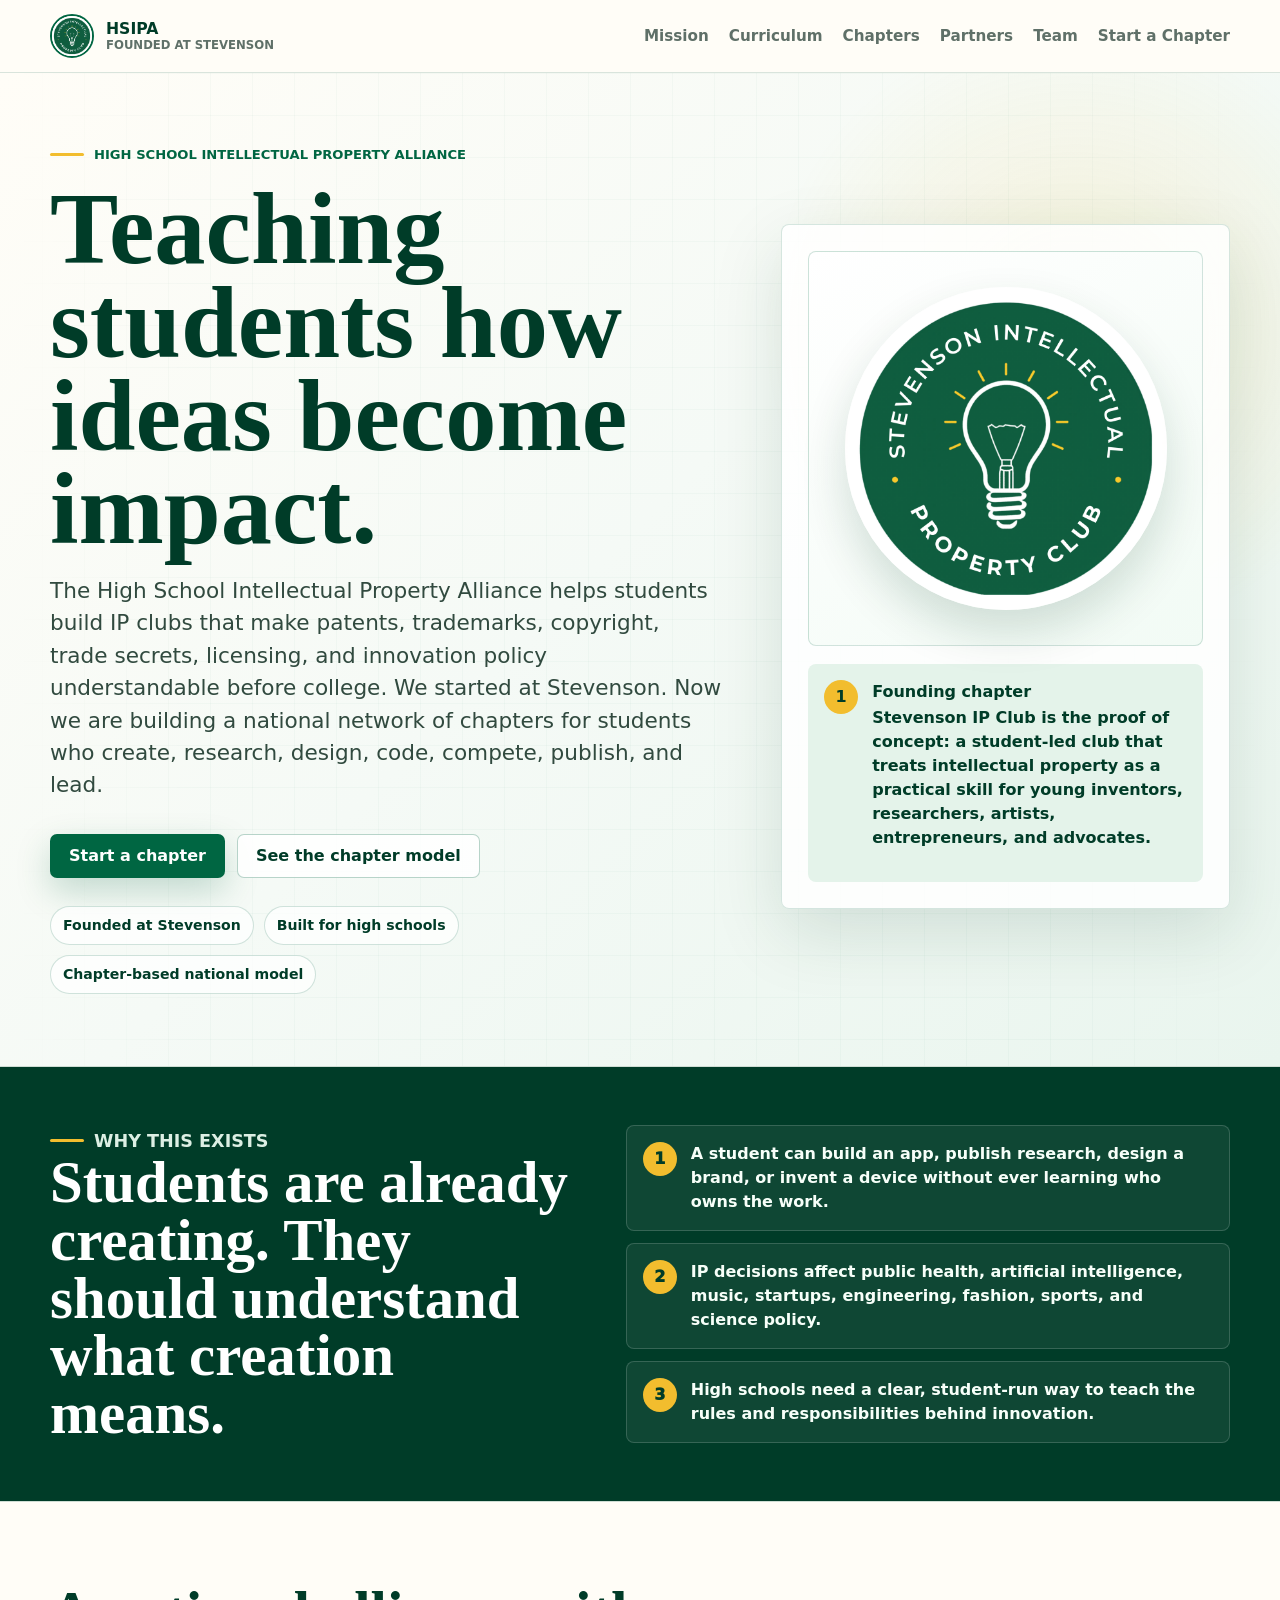
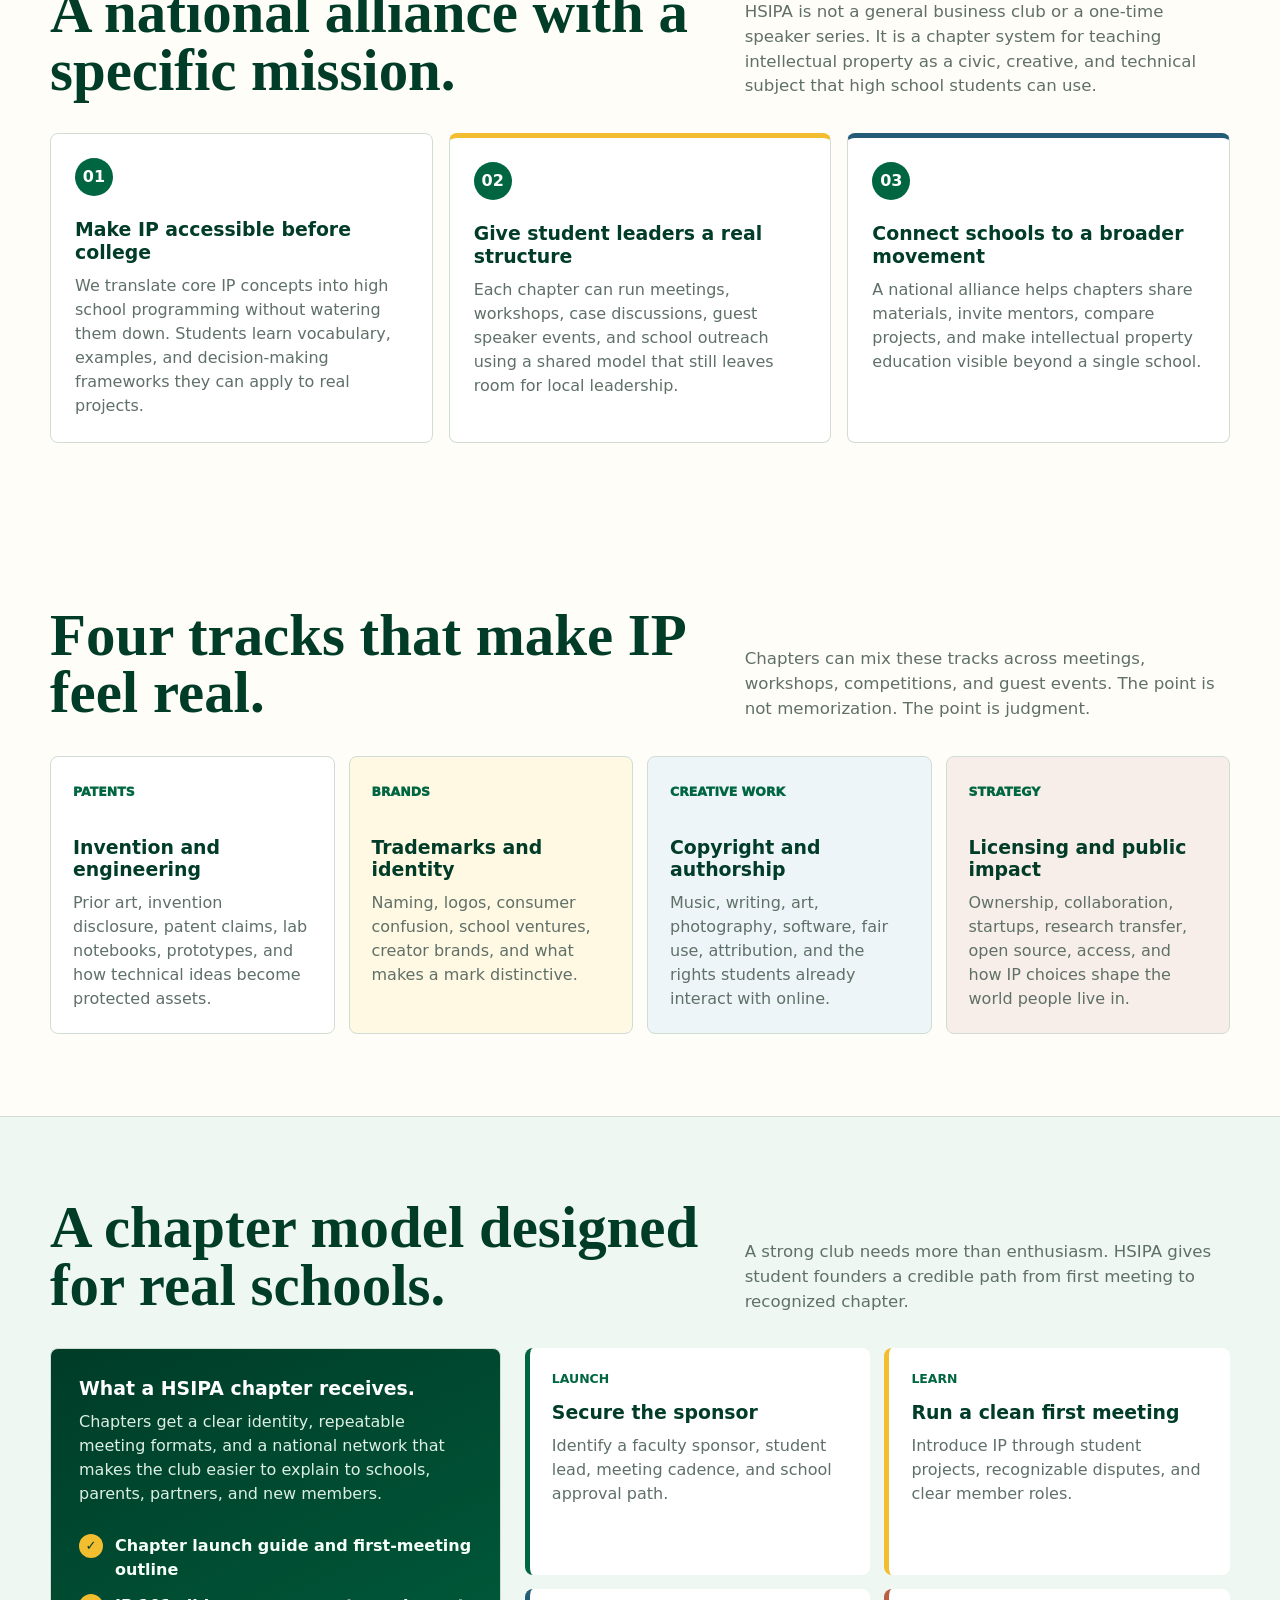
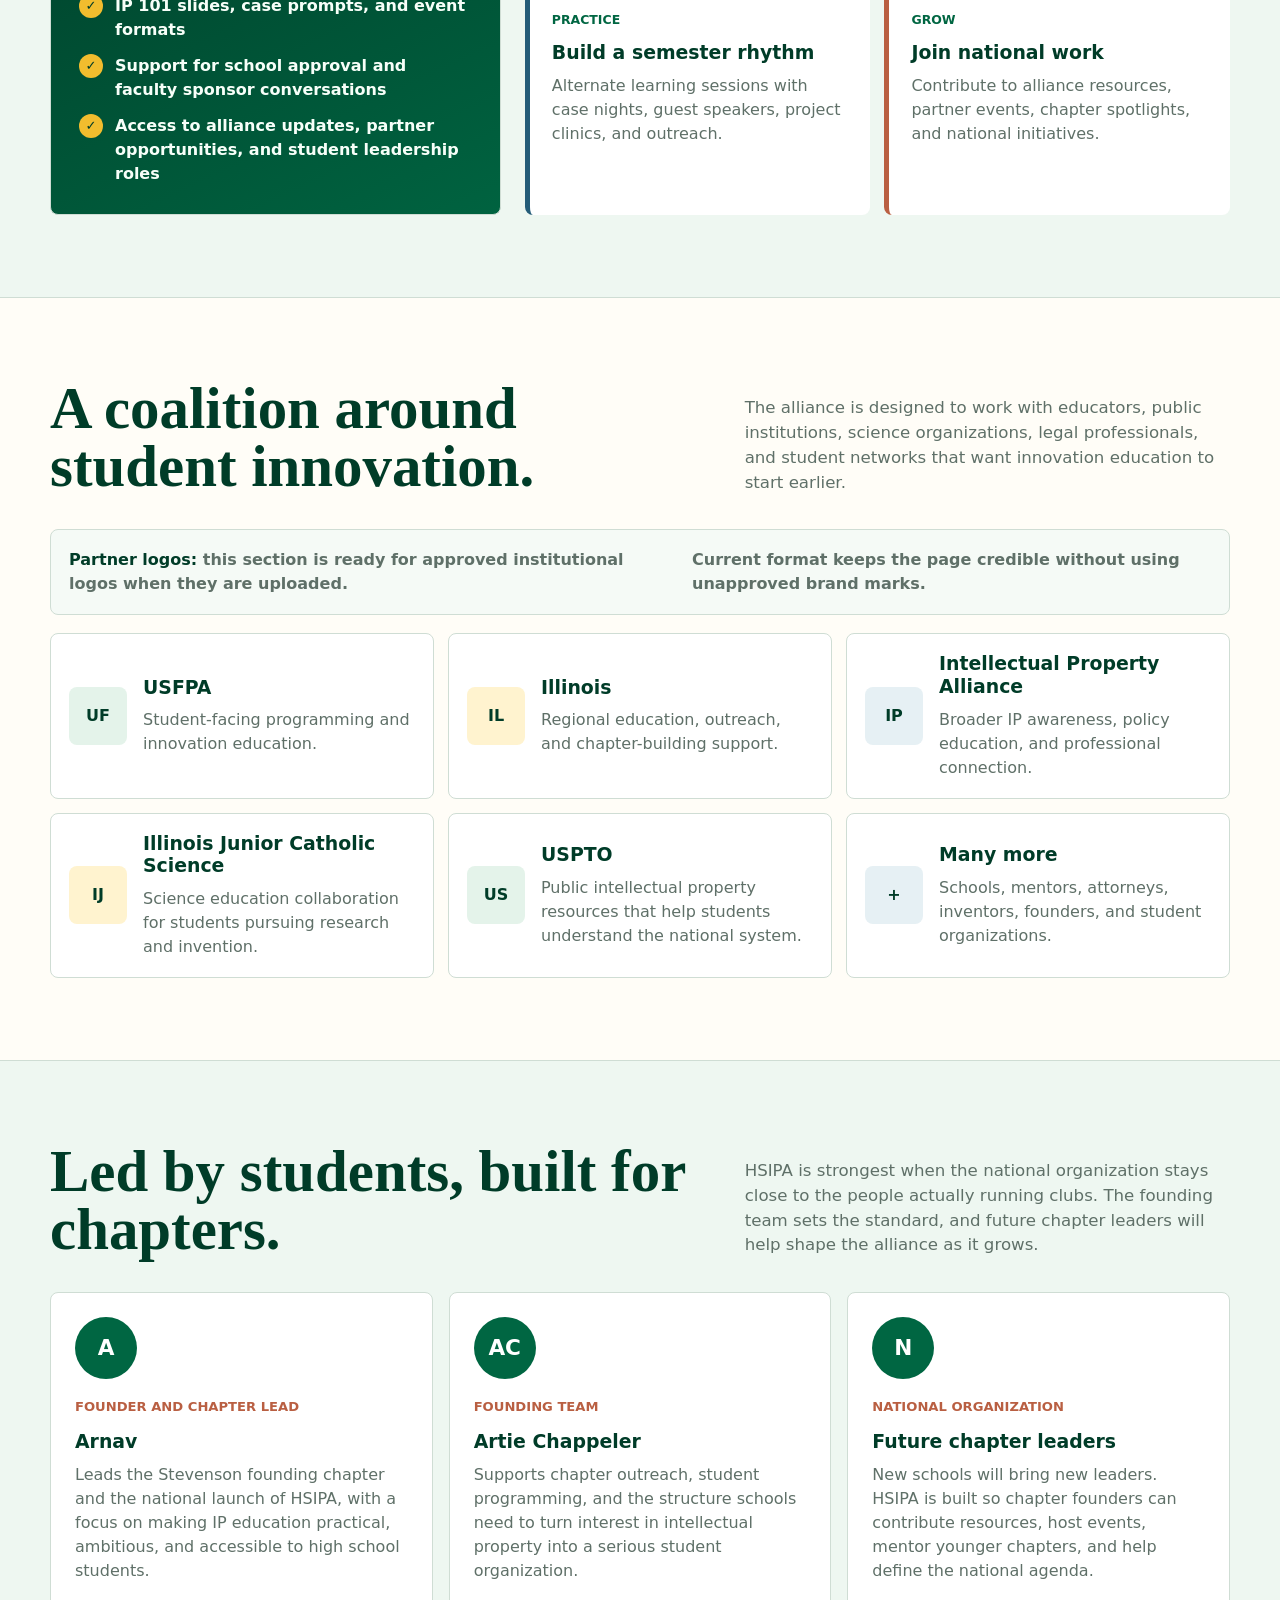
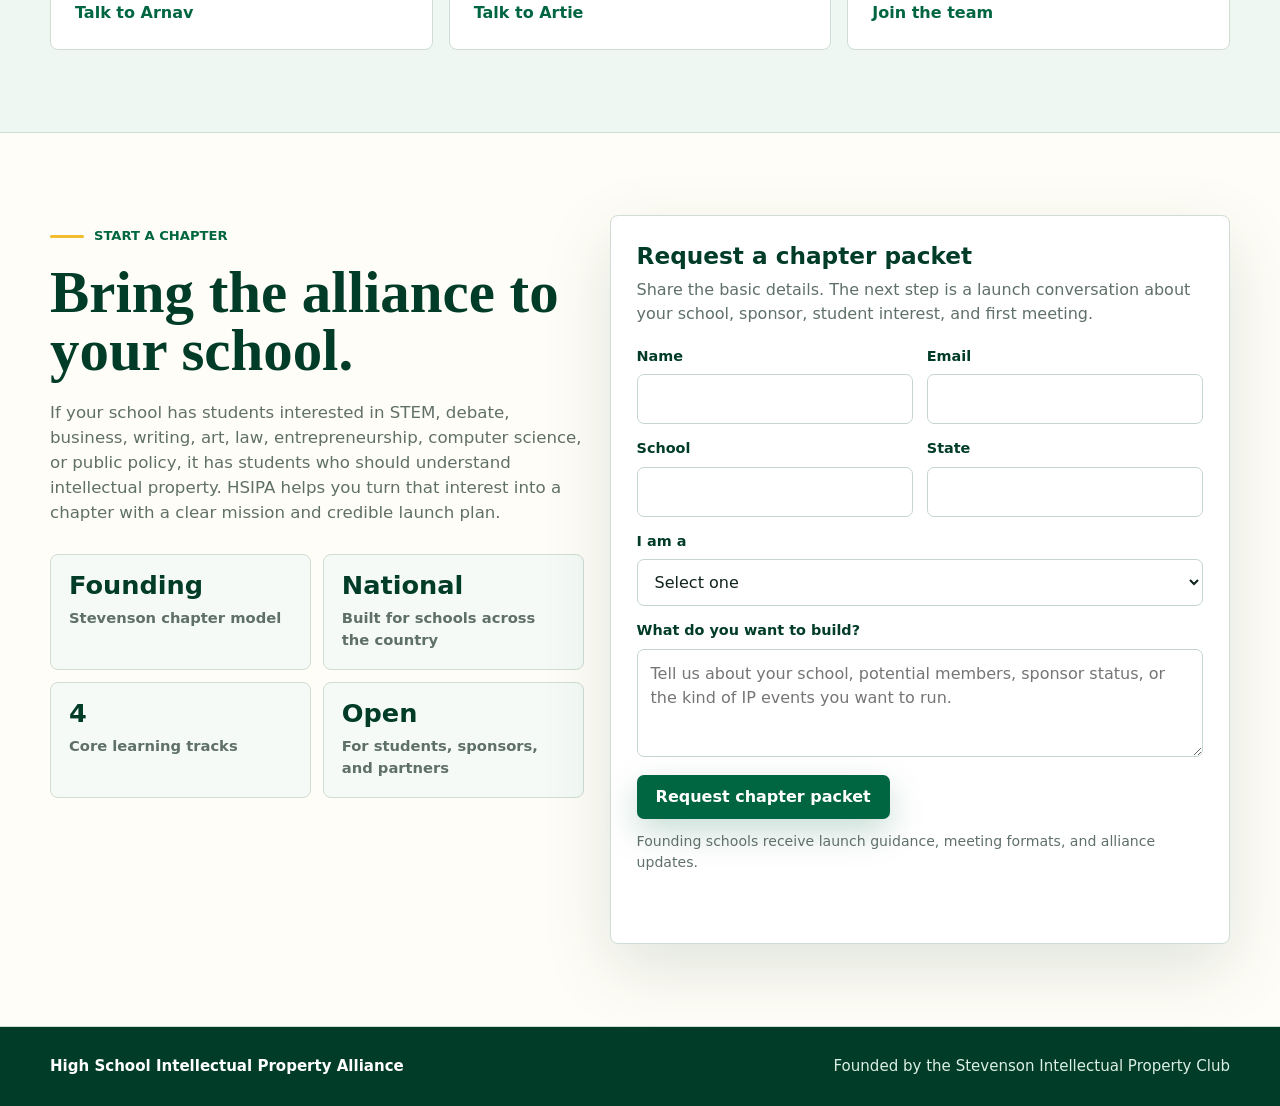
==== index.html @ 4f225dc2 "Use high-resolution logo PNG" ====
<!DOCTYPE html>
<html lang="en">
<head>
  <meta charset="UTF-8">
  <meta name="viewport" content="width=device-width, initial-scale=1.0">
  <title>High School Intellectual Property Alliance</title>
  <meta
    name="description"
    content="The High School Intellectual Property Alliance helps students launch IP clubs, understand innovation, and build high school chapters across the nation."
  >
  <style>
    :root {
      --pine: #006642;
      --pine-dark: #003c28;
      --pine-ink: #10231b;
      --mint: #e4f3ea;
      --mist: #f5faf6;
      --paper: #fffdf7;
      --line: #cfddd4;
      --gold: #f2bd2e;
      --clay: #b95f42;
      --blue: #245c78;
      --muted: #5f7068;
      --white: #ffffff;
      --shadow: 0 24px 70px rgba(0, 60, 40, 0.13);
    }

    * {
      box-sizing: border-box;
    }

    html {
      scroll-behavior: smooth;
    }

    body {
      margin: 0;
      color: var(--pine-ink);
      background: var(--paper);
      font-family: Avenir, "Avenir Next", Inter, ui-sans-serif, system-ui, -apple-system, BlinkMacSystemFont, "Segoe UI", sans-serif;
      line-height: 1.5;
    }

    a {
      color: inherit;
      text-decoration: none;
    }

    img {
      display: block;
      max-width: 100%;
    }

    .site-header {
      position: sticky;
      top: 0;
      z-index: 20;
      border-bottom: 1px solid rgba(207, 221, 212, 0.78);
      background: rgba(255, 253, 247, 0.92);
      backdrop-filter: blur(16px);
    }

    .nav {
      display: flex;
      align-items: center;
      justify-content: space-between;
      gap: 28px;
      width: min(1180px, calc(100% - 40px));
      margin: 0 auto;
      padding: 14px 0;
    }

    .brand {
      display: flex;
      align-items: center;
      gap: 12px;
      min-width: 220px;
      font-weight: 800;
      color: var(--pine-dark);
    }

    .brand-logo {
      width: 44px;
      height: 44px;
      border: 2px solid var(--pine);
      border-radius: 50%;
      object-fit: cover;
      background: var(--pine);
    }

    .brand-text {
      display: grid;
      gap: 1px;
      line-height: 1.05;
    }

    .brand-text span:first-child {
      font-size: 0.98rem;
    }

    .brand-text span:last-child {
      color: var(--muted);
      font-size: 0.73rem;
      font-weight: 700;
      text-transform: uppercase;
    }

    .nav-links {
      display: flex;
      align-items: center;
      gap: 20px;
      color: var(--muted);
      font-size: 0.95rem;
      font-weight: 700;
    }

    .nav-links a:hover {
      color: var(--pine);
    }

    .button {
      display: inline-flex;
      align-items: center;
      justify-content: center;
      min-height: 44px;
      padding: 0 18px;
      border: 1px solid transparent;
      border-radius: 7px;
      cursor: pointer;
      font: inherit;
      font-weight: 800;
      transition: transform 160ms ease, box-shadow 160ms ease, background 160ms ease;
    }

    .button:hover {
      transform: translateY(-1px);
    }

    .button.primary {
      color: var(--white);
      background: var(--pine);
      box-shadow: 0 13px 34px rgba(0, 102, 66, 0.22);
    }

    .button.primary:hover {
      background: var(--pine-dark);
    }

    .button.secondary {
      color: var(--pine-dark);
      border-color: rgba(0, 102, 66, 0.28);
      background: rgba(255, 255, 255, 0.84);
    }

    .hero {
      position: relative;
      overflow: hidden;
      border-bottom: 1px solid var(--line);
      background:
        radial-gradient(circle at 84% 26%, rgba(242, 189, 46, 0.16), transparent 24%),
        linear-gradient(135deg, var(--paper) 0%, var(--mist) 48%, #e9f5ee 100%);
    }

    .hero::before {
      position: absolute;
      inset: 0;
      content: "";
      opacity: 0.38;
      background-image:
        linear-gradient(rgba(0, 102, 66, 0.08) 1px, transparent 1px),
        linear-gradient(90deg, rgba(0, 102, 66, 0.08) 1px, transparent 1px);
      background-size: 42px 42px;
      mask-image: linear-gradient(90deg, transparent, #000 15%, #000 84%, transparent);
    }

    .hero-inner {
      position: relative;
      display: grid;
      grid-template-columns: minmax(0, 1.08fr) minmax(320px, 0.72fr);
      gap: 58px;
      align-items: center;
      width: min(1180px, calc(100% - 40px));
      min-height: calc(100vh - 74px);
      margin: 0 auto;
      padding: 66px 0 72px;
    }

    .kicker {
      display: inline-flex;
      align-items: center;
      gap: 10px;
      margin: 0 0 18px;
      color: var(--pine);
      font-size: 0.82rem;
      font-weight: 900;
      text-transform: uppercase;
    }

    .kicker::before {
      content: "";
      width: 34px;
      height: 3px;
      border-radius: 999px;
      background: var(--gold);
    }

    h1,
    h2,
    h3,
    p {
      margin-top: 0;
    }

    h1 {
      max-width: 800px;
      margin-bottom: 20px;
      color: var(--pine-dark);
      font-family: Georgia, "Times New Roman", serif;
      font-size: clamp(3rem, 8vw, 6.8rem);
      font-weight: 700;
      line-height: 0.91;
      letter-spacing: 0;
    }

    .hero-copy {
      max-width: 680px;
      margin-bottom: 0;
      color: #314a3f;
      font-size: clamp(1.08rem, 1.8vw, 1.35rem);
    }

    .hero-actions {
      display: flex;
      flex-wrap: wrap;
      gap: 12px;
      margin-top: 32px;
    }

    .hero-proof {
      display: flex;
      flex-wrap: wrap;
      gap: 10px;
      margin-top: 28px;
    }

    .proof-pill {
      border: 1px solid rgba(0, 102, 66, 0.18);
      border-radius: 999px;
      padding: 8px 12px;
      color: var(--pine-dark);
      background: rgba(255, 255, 255, 0.72);
      font-size: 0.88rem;
      font-weight: 800;
    }

    .hero-card {
      position: relative;
      padding: 26px;
      border: 1px solid rgba(0, 102, 66, 0.16);
      border-radius: 8px;
      background: rgba(255, 255, 255, 0.84);
      box-shadow: var(--shadow);
    }

    .logo-stage {
      display: grid;
      place-items: center;
      aspect-ratio: 1;
      border: 1px solid rgba(0, 102, 66, 0.18);
      border-radius: 8px;
      background: linear-gradient(145deg, #ffffff, #f2fbf5);
    }

    .logo-stage img {
      width: min(82%, 360px);
      border-radius: 50%;
      box-shadow: 0 22px 46px rgba(0, 60, 40, 0.16);
    }

    .chapter-note {
      display: grid;
      grid-template-columns: auto 1fr;
      gap: 14px;
      align-items: start;
      margin-top: 18px;
      padding: 16px;
      border-radius: 8px;
      color: var(--pine-dark);
      background: var(--mint);
      font-weight: 700;
    }

    .chapter-note strong {
      display: block;
      margin-bottom: 2px;
    }

    .chapter-note span:first-child {
      display: grid;
      place-items: center;
      width: 34px;
      height: 34px;
      border-radius: 50%;
      color: var(--pine-dark);
      background: var(--gold);
      font-weight: 900;
    }

    .statement {
      border-bottom: 1px solid var(--line);
      background: var(--pine-dark);
    }

    .statement-inner {
      display: grid;
      grid-template-columns: minmax(0, 0.88fr) minmax(300px, 1fr);
      gap: 44px;
      align-items: center;
      width: min(1180px, calc(100% - 40px));
      margin: 0 auto;
      padding: 58px 0;
      color: var(--white);
    }

    .statement h2 {
      color: var(--white);
    }

    .statement .kicker {
      color: #dcefe4;
    }

    .statement p {
      margin-bottom: 0;
      color: #dcefe4;
      font-size: 1.1rem;
    }

    .argument-list {
      display: grid;
      gap: 12px;
      margin: 0;
      padding: 0;
      list-style: none;
    }

    .argument-list li {
      display: grid;
      grid-template-columns: 34px 1fr;
      gap: 14px;
      align-items: start;
      padding: 16px;
      border: 1px solid rgba(255, 255, 255, 0.16);
      border-radius: 8px;
      background: rgba(255, 255, 255, 0.06);
      color: #f7fff9;
      font-weight: 750;
    }

    .argument-list span {
      display: grid;
      place-items: center;
      width: 34px;
      height: 34px;
      border-radius: 50%;
      color: var(--pine-dark);
      background: var(--gold);
      font-weight: 950;
    }

    .section {
      width: min(1180px, calc(100% - 40px));
      margin: 0 auto;
      padding: 82px 0;
    }

    .section-header {
      display: grid;
      grid-template-columns: minmax(0, 0.92fr) minmax(280px, 0.68fr);
      gap: 38px;
      align-items: end;
      margin-bottom: 34px;
    }

    h2 {
      margin-bottom: 0;
      color: var(--pine-dark);
      font-family: Georgia, "Times New Roman", serif;
      font-size: clamp(2.15rem, 4.6vw, 4rem);
      line-height: 0.98;
      letter-spacing: 0;
    }

    .section-header p,
    .lead {
      margin-bottom: 0;
      color: var(--muted);
      font-size: 1.04rem;
    }

    .mission-grid {
      display: grid;
      grid-template-columns: repeat(3, minmax(0, 1fr));
      gap: 16px;
    }

    .mission-card,
    .team-card,
    .partner,
    .form-panel,
    .chapter-card {
      border: 1px solid var(--line);
      border-radius: 8px;
      background: var(--white);
    }

    .mission-card {
      min-height: 248px;
      padding: 24px;
    }

    .mission-card:nth-child(2) {
      border-top: 5px solid var(--gold);
    }

    .mission-card:nth-child(3) {
      border-top: 5px solid var(--blue);
    }

    .mission-number {
      display: inline-grid;
      place-items: center;
      width: 38px;
      height: 38px;
      margin-bottom: 22px;
      border-radius: 50%;
      color: var(--white);
      background: var(--pine);
      font-weight: 900;
    }

    h3 {
      margin-bottom: 10px;
      color: var(--pine-dark);
      font-size: 1.18rem;
      line-height: 1.2;
      letter-spacing: 0;
    }

    .mission-card p,
    .partner p,
    .team-card p,
    .chapter-card p {
      margin-bottom: 0;
      color: var(--muted);
    }

    .band {
      border-block: 1px solid var(--line);
      background: #eef7f1;
    }

    .chapter-layout {
      display: grid;
      grid-template-columns: minmax(300px, 0.78fr) minmax(0, 1.22fr);
      gap: 24px;
      align-items: stretch;
    }

    .chapter-card {
      padding: 28px;
      color: var(--white);
      background:
        linear-gradient(155deg, rgba(0, 60, 40, 0.97), rgba(0, 102, 66, 0.92)),
        var(--pine-dark);
    }

    .chapter-card h3,
    .chapter-card p {
      color: var(--white);
    }

    .chapter-card p {
      color: #dcefe4;
    }

    .chapter-list {
      display: grid;
      gap: 12px;
      margin: 28px 0 0;
      padding: 0;
      list-style: none;
    }

    .chapter-list li {
      display: flex;
      gap: 12px;
      align-items: flex-start;
      color: #f7fff9;
      font-weight: 750;
    }

    .check {
      display: inline-grid;
      flex: 0 0 24px;
      place-items: center;
      width: 24px;
      height: 24px;
      border-radius: 50%;
      color: var(--pine-dark);
      background: var(--gold);
      font-size: 0.82rem;
      font-weight: 900;
    }

    .roadmap {
      display: grid;
      grid-template-columns: repeat(2, minmax(0, 1fr));
      gap: 14px;
    }

    .roadmap-item {
      min-height: 170px;
      padding: 22px;
      border-left: 5px solid var(--pine);
      border-radius: 8px;
      background: var(--white);
    }

    .roadmap-item:nth-child(2) {
      border-left-color: var(--gold);
    }

    .roadmap-item:nth-child(3) {
      border-left-color: var(--blue);
    }

    .roadmap-item:nth-child(4) {
      border-left-color: var(--clay);
    }

    .roadmap-item span {
      display: block;
      margin-bottom: 12px;
      color: var(--pine);
      font-size: 0.78rem;
      font-weight: 900;
      text-transform: uppercase;
    }

    .roadmap-item p {
      margin-bottom: 0;
      color: var(--muted);
    }

    .tracks-grid {
      display: grid;
      grid-template-columns: repeat(4, minmax(0, 1fr));
      gap: 14px;
      margin-top: 22px;
    }

    .track {
      min-height: 230px;
      padding: 22px;
      border: 1px solid var(--line);
      border-radius: 8px;
      background: var(--white);
    }

    .track span {
      display: inline-flex;
      margin-bottom: 34px;
      color: var(--pine);
      font-size: 0.78rem;
      font-weight: 950;
      text-transform: uppercase;
    }

    .track p {
      margin-bottom: 0;
      color: var(--muted);
    }

    .track:nth-child(2) {
      background: #fff8e2;
    }

    .track:nth-child(3) {
      background: #edf5f8;
    }

    .track:nth-child(4) {
      background: #f8eee9;
    }

    .partners-grid {
      display: grid;
      grid-template-columns: repeat(3, minmax(0, 1fr));
      gap: 14px;
    }

    .partner-note {
      display: flex;
      justify-content: space-between;
      gap: 24px;
      margin-bottom: 18px;
      padding: 18px;
      border: 1px solid var(--line);
      border-radius: 8px;
      background: var(--mist);
      color: var(--muted);
      font-weight: 700;
    }

    .partner-note strong {
      color: var(--pine-dark);
    }

    .partner {
      display: grid;
      grid-template-columns: 58px 1fr;
      gap: 16px;
      align-items: center;
      min-height: 118px;
      padding: 18px;
    }

    .partner-mark {
      display: grid;
      place-items: center;
      width: 58px;
      height: 58px;
      border-radius: 8px;
      color: var(--pine-dark);
      background: var(--mint);
      font-weight: 900;
    }

    .partner:nth-child(2n) .partner-mark {
      background: #fff3cf;
    }

    .partner:nth-child(3n) .partner-mark {
      background: #e6f0f4;
    }

    .team-grid {
      display: grid;
      grid-template-columns: repeat(3, minmax(0, 1fr));
      gap: 16px;
    }

    .team-card {
      padding: 24px;
    }

    .avatar {
      display: grid;
      place-items: center;
      width: 62px;
      height: 62px;
      margin-bottom: 18px;
      border-radius: 50%;
      color: var(--white);
      background: var(--pine);
      font-size: 1.35rem;
      font-weight: 900;
    }

    .role {
      display: block;
      margin-bottom: 13px;
      color: var(--clay);
      font-size: 0.82rem;
      font-weight: 900;
      text-transform: uppercase;
    }

    .contact-link {
      display: inline-flex;
      margin-top: 18px;
      color: var(--pine);
      font-weight: 900;
    }

    .join-layout {
      display: grid;
      grid-template-columns: minmax(0, 0.86fr) minmax(320px, 1fr);
      gap: 26px;
      align-items: start;
    }

    .join-copy {
      padding: 6px 0;
    }

    .join-copy .lead {
      margin-top: 22px;
    }

    .stats {
      display: grid;
      grid-template-columns: repeat(2, minmax(0, 1fr));
      gap: 12px;
      margin-top: 28px;
    }

    .stat {
      padding: 18px;
      border: 1px solid var(--line);
      border-radius: 8px;
      background: var(--mist);
    }

    .stat strong {
      display: block;
      color: var(--pine-dark);
      font-size: 1.6rem;
      line-height: 1;
    }

    .stat span {
      display: block;
      margin-top: 8px;
      color: var(--muted);
      font-size: 0.92rem;
      font-weight: 700;
    }

    .form-panel {
      padding: 26px;
      box-shadow: var(--shadow);
    }

    .form-panel h3 {
      margin-bottom: 8px;
      font-size: 1.45rem;
    }

    .form-panel > p {
      margin: 0 0 20px;
      color: var(--muted);
    }

    .form-grid {
      display: grid;
      grid-template-columns: repeat(2, minmax(0, 1fr));
      gap: 14px;
    }

    .field {
      display: grid;
      gap: 7px;
    }

    .field.full {
      grid-column: 1 / -1;
    }

    label {
      color: var(--pine-dark);
      font-size: 0.9rem;
      font-weight: 850;
    }

    input,
    textarea,
    select {
      width: 100%;
      border: 1px solid #c5d7cc;
      border-radius: 7px;
      padding: 12px 13px;
      color: var(--pine-ink);
      background: #ffffff;
      font: inherit;
    }

    textarea {
      min-height: 108px;
      resize: vertical;
    }

    input:focus,
    textarea:focus,
    select:focus {
      border-color: var(--pine);
      outline: 3px solid rgba(0, 102, 66, 0.14);
    }

    .form-actions {
      display: flex;
      flex-wrap: wrap;
      gap: 12px;
      align-items: center;
      margin-top: 18px;
    }

    .form-note {
      margin: 0;
      color: var(--muted);
      font-size: 0.88rem;
    }

    .form-status {
      min-height: 24px;
      margin: 14px 0 0;
      color: var(--pine);
      font-weight: 850;
    }

    .footer {
      border-top: 1px solid var(--line);
      background: var(--pine-dark);
    }

    .footer-inner {
      display: flex;
      align-items: center;
      justify-content: space-between;
      gap: 20px;
      width: min(1180px, calc(100% - 40px));
      margin: 0 auto;
      padding: 28px 0;
      color: #dcefe4;
      font-size: 0.94rem;
    }

    .footer strong {
      color: var(--white);
    }

    @media (max-width: 920px) {
      .nav {
        align-items: flex-start;
        flex-direction: column;
        gap: 12px;
      }

      .nav-links {
        width: 100%;
        gap: 14px;
        overflow-x: auto;
        padding-bottom: 2px;
      }

      .hero-inner,
      .section-header,
      .chapter-layout,
      .join-layout,
      .statement-inner {
        grid-template-columns: 1fr;
      }

      .hero-inner {
        min-height: auto;
        padding-top: 48px;
      }

      .hero-card {
        max-width: 500px;
      }

      .mission-grid,
      .partners-grid,
      .team-grid,
      .tracks-grid {
        grid-template-columns: 1fr;
      }

      .roadmap {
        grid-template-columns: 1fr;
      }
    }

    @media (max-width: 620px) {
      .nav,
      .hero-inner,
      .section,
      .footer-inner {
        width: min(100% - 28px, 1180px);
      }

      .brand {
        min-width: 0;
      }

      .nav-links {
        font-size: 0.9rem;
      }

      h1 {
        font-size: 3.2rem;
      }

      .section {
        padding: 60px 0;
      }

      .form-grid,
      .stats {
        grid-template-columns: 1fr;
      }

      .partner-note {
        flex-direction: column;
      }

      .partner {
        grid-template-columns: 50px 1fr;
      }

      .partner-mark {
        width: 50px;
        height: 50px;
      }

      .footer-inner {
        align-items: flex-start;
        flex-direction: column;
      }
    }
  </style>
</head>
<body>
  <header class="site-header">
    <nav class="nav" aria-label="Primary navigation">
      <a class="brand" href="#top" aria-label="High School Intellectual Property Alliance home">
        <img class="brand-logo" src="assets/stevenson-ip-club-logo.png" alt="Stevenson Intellectual Property Club logo">
        <span class="brand-text">
          <span>HSIPA</span>
          <span>Founded at Stevenson</span>
        </span>
      </a>
      <div class="nav-links">
        <a href="#mission">Mission</a>
        <a href="#curriculum">Curriculum</a>
        <a href="#chapters">Chapters</a>
        <a href="#partners">Partners</a>
        <a href="#team">Team</a>
        <a href="#start">Start a Chapter</a>
      </div>
    </nav>
  </header>

  <main id="top">
    <section class="hero" aria-labelledby="hero-title">
      <div class="hero-inner">
        <div>
          <p class="kicker">High School Intellectual Property Alliance</p>
          <h1 id="hero-title">Teaching students how ideas become impact.</h1>
          <p class="hero-copy">
            The High School Intellectual Property Alliance helps students build
            IP clubs that make patents, trademarks, copyright, trade secrets,
            licensing, and innovation policy understandable before college. We
            started at Stevenson. Now we are building a national network of
            chapters for students who create, research, design, code, compete,
            publish, and lead.
          </p>
          <div class="hero-actions">
            <a class="button primary" href="#start">Start a chapter</a>
            <a class="button secondary" href="#chapters">See the chapter model</a>
          </div>
          <div class="hero-proof" aria-label="Organization focus areas">
            <span class="proof-pill">Founded at Stevenson</span>
            <span class="proof-pill">Built for high schools</span>
            <span class="proof-pill">Chapter-based national model</span>
          </div>
        </div>

        <aside class="hero-card" aria-label="Stevenson founding chapter">
          <div class="logo-stage">
            <img src="assets/stevenson-ip-club-logo.png" alt="Stevenson Intellectual Property Club round green lightbulb logo">
          </div>
          <div class="chapter-note">
            <span>1</span>
            <p>
              <strong>Founding chapter</strong>
              Stevenson IP Club is the proof of concept: a student-led club
              that treats intellectual property as a practical skill for young
              inventors, researchers, artists, entrepreneurs, and advocates.
            </p>
          </div>
        </aside>
      </div>
    </section>

    <section class="statement" aria-labelledby="case-title">
      <div class="statement-inner">
        <div>
          <p class="kicker">Why this exists</p>
          <h2 id="case-title">Students are already creating. They should understand what creation means.</h2>
        </div>
        <ul class="argument-list">
          <li><span>1</span> A student can build an app, publish research, design a brand, or invent a device without ever learning who owns the work.</li>
          <li><span>2</span> IP decisions affect public health, artificial intelligence, music, startups, engineering, fashion, sports, and science policy.</li>
          <li><span>3</span> High schools need a clear, student-run way to teach the rules and responsibilities behind innovation.</li>
        </ul>
      </div>
    </section>

    <section class="section" id="mission">
      <div class="section-header">
        <h2>A national alliance with a specific mission.</h2>
        <p>
          HSIPA is not a general business club or a one-time speaker series. It
          is a chapter system for teaching intellectual property as a civic,
          creative, and technical subject that high school students can use.
        </p>
      </div>

      <div class="mission-grid">
        <article class="mission-card">
          <span class="mission-number">01</span>
          <h3>Make IP accessible before college</h3>
          <p>
            We translate core IP concepts into high school programming without
            watering them down. Students learn vocabulary, examples, and
            decision-making frameworks they can apply to real projects.
          </p>
        </article>
        <article class="mission-card">
          <span class="mission-number">02</span>
          <h3>Give student leaders a real structure</h3>
          <p>
            Each chapter can run meetings, workshops, case discussions, guest
            speaker events, and school outreach using a shared model that still
            leaves room for local leadership.
          </p>
        </article>
        <article class="mission-card">
          <span class="mission-number">03</span>
          <h3>Connect schools to a broader movement</h3>
          <p>
            A national alliance helps chapters share materials, invite mentors,
            compare projects, and make intellectual property education visible
            beyond a single school.
          </p>
        </article>
      </div>
    </section>

    <section class="section" id="curriculum">
      <div class="section-header">
        <h2>Four tracks that make IP feel real.</h2>
        <p>
          Chapters can mix these tracks across meetings, workshops, competitions,
          and guest events. The point is not memorization. The point is judgment.
        </p>
      </div>

      <div class="tracks-grid" aria-label="Curriculum tracks">
        <article class="track">
          <span>Patents</span>
          <h3>Invention and engineering</h3>
          <p>Prior art, invention disclosure, patent claims, lab notebooks, prototypes, and how technical ideas become protected assets.</p>
        </article>
        <article class="track">
          <span>Brands</span>
          <h3>Trademarks and identity</h3>
          <p>Naming, logos, consumer confusion, school ventures, creator brands, and what makes a mark distinctive.</p>
        </article>
        <article class="track">
          <span>Creative work</span>
          <h3>Copyright and authorship</h3>
          <p>Music, writing, art, photography, software, fair use, attribution, and the rights students already interact with online.</p>
        </article>
        <article class="track">
          <span>Strategy</span>
          <h3>Licensing and public impact</h3>
          <p>Ownership, collaboration, startups, research transfer, open source, access, and how IP choices shape the world people live in.</p>
        </article>
      </div>
    </section>

    <section class="band" id="chapters">
      <div class="section">
        <div class="section-header">
          <h2>A chapter model designed for real schools.</h2>
          <p>
            A strong club needs more than enthusiasm. HSIPA gives student
            founders a credible path from first meeting to recognized chapter.
          </p>
        </div>

        <div class="chapter-layout">
          <article class="chapter-card">
            <h3>What a HSIPA chapter receives.</h3>
            <p>
              Chapters get a clear identity, repeatable meeting formats, and a
              national network that makes the club easier to explain to schools,
              parents, partners, and new members.
            </p>
            <ul class="chapter-list">
              <li><span class="check">✓</span> Chapter launch guide and first-meeting outline</li>
              <li><span class="check">✓</span> IP 101 slides, case prompts, and event formats</li>
              <li><span class="check">✓</span> Support for school approval and faculty sponsor conversations</li>
              <li><span class="check">✓</span> Access to alliance updates, partner opportunities, and student leadership roles</li>
            </ul>
          </article>

          <div class="roadmap" aria-label="Chapter roadmap">
            <article class="roadmap-item">
              <span>Launch</span>
              <h3>Secure the sponsor</h3>
              <p>Identify a faculty sponsor, student lead, meeting cadence, and school approval path.</p>
            </article>
            <article class="roadmap-item">
              <span>Learn</span>
              <h3>Run a clean first meeting</h3>
              <p>Introduce IP through student projects, recognizable disputes, and clear member roles.</p>
            </article>
            <article class="roadmap-item">
              <span>Practice</span>
              <h3>Build a semester rhythm</h3>
              <p>Alternate learning sessions with case nights, guest speakers, project clinics, and outreach.</p>
            </article>
            <article class="roadmap-item">
              <span>Grow</span>
              <h3>Join national work</h3>
              <p>Contribute to alliance resources, partner events, chapter spotlights, and national initiatives.</p>
            </article>
          </div>
        </div>
      </div>
    </section>

    <section class="section" id="partners">
      <div class="section-header">
        <h2>A coalition around student innovation.</h2>
        <p>
          The alliance is designed to work with educators, public institutions,
          science organizations, legal professionals, and student networks that
          want innovation education to start earlier.
        </p>
      </div>

      <div class="partner-note">
        <span><strong>Partner logos:</strong> this section is ready for approved institutional logos when they are uploaded.</span>
        <span>Current format keeps the page credible without using unapproved brand marks.</span>
      </div>

      <div class="partners-grid" aria-label="Partner list">
        <article class="partner">
          <span class="partner-mark">UF</span>
          <div>
            <h3>USFPA</h3>
            <p>Student-facing programming and innovation education.</p>
          </div>
        </article>
        <article class="partner">
          <span class="partner-mark">IL</span>
          <div>
            <h3>Illinois</h3>
            <p>Regional education, outreach, and chapter-building support.</p>
          </div>
        </article>
        <article class="partner">
          <span class="partner-mark">IP</span>
          <div>
            <h3>Intellectual Property Alliance</h3>
            <p>Broader IP awareness, policy education, and professional connection.</p>
          </div>
        </article>
        <article class="partner">
          <span class="partner-mark">IJ</span>
          <div>
            <h3>Illinois Junior Catholic Science</h3>
            <p>Science education collaboration for students pursuing research and invention.</p>
          </div>
        </article>
        <article class="partner">
          <span class="partner-mark">US</span>
          <div>
            <h3>USPTO</h3>
            <p>Public intellectual property resources that help students understand the national system.</p>
          </div>
        </article>
        <article class="partner">
          <span class="partner-mark">+</span>
          <div>
            <h3>Many more</h3>
            <p>Schools, mentors, attorneys, inventors, founders, and student organizations.</p>
          </div>
        </article>
      </div>
    </section>

    <section class="band" id="team">
      <div class="section">
        <div class="section-header">
          <h2>Led by students, built for chapters.</h2>
          <p>
            HSIPA is strongest when the national organization stays close to the
            people actually running clubs. The founding team sets the standard,
            and future chapter leaders will help shape the alliance as it grows.
          </p>
        </div>

        <div class="team-grid">
          <article class="team-card">
            <span class="avatar">A</span>
            <span class="role">Founder and chapter lead</span>
            <h3>Arnav</h3>
            <p>
              Leads the Stevenson founding chapter and the national launch of
              HSIPA, with a focus on making IP education practical, ambitious,
              and accessible to high school students.
            </p>
            <a class="contact-link" href="#start">Talk to Arnav</a>
          </article>
          <article class="team-card">
            <span class="avatar">AC</span>
            <span class="role">Founding team</span>
            <h3>Artie Chappeler</h3>
            <p>
              Supports chapter outreach, student programming, and the structure
              schools need to turn interest in intellectual property into a
              serious student organization.
            </p>
            <a class="contact-link" href="#start">Talk to Artie</a>
          </article>
          <article class="team-card">
            <span class="avatar">N</span>
            <span class="role">National organization</span>
            <h3>Future chapter leaders</h3>
            <p>
              New schools will bring new leaders. HSIPA is built so chapter
              founders can contribute resources, host events, mentor younger
              chapters, and help define the national agenda.
            </p>
            <a class="contact-link" href="#start">Join the team</a>
          </article>
        </div>
      </div>
    </section>

    <section class="section" id="start">
      <div class="join-layout">
        <div class="join-copy">
          <p class="kicker">Start a chapter</p>
          <h2>Bring the alliance to your school.</h2>
          <p class="lead">
            If your school has students interested in STEM, debate, business,
            writing, art, law, entrepreneurship, computer science, or public
            policy, it has students who should understand intellectual property.
            HSIPA helps you turn that interest into a chapter with a clear
            mission and credible launch plan.
          </p>

          <div class="stats" aria-label="Chapter focus statistics">
            <div class="stat">
              <strong>Founding</strong>
              <span>Stevenson chapter model</span>
            </div>
            <div class="stat">
              <strong>National</strong>
              <span>Built for schools across the country</span>
            </div>
            <div class="stat">
              <strong>4</strong>
              <span>Core learning tracks</span>
            </div>
            <div class="stat">
              <strong>Open</strong>
              <span>For students, sponsors, and partners</span>
            </div>
          </div>
        </div>

        <form class="form-panel" id="chapter-form">
          <h3>Request a chapter packet</h3>
          <p>
            Share the basic details. The next step is a launch conversation
            about your school, sponsor, student interest, and first meeting.
          </p>
          <div class="form-grid">
            <div class="field">
              <label for="name">Name</label>
              <input id="name" name="name" autocomplete="name" required>
            </div>
            <div class="field">
              <label for="email">Email</label>
              <input id="email" name="email" type="email" autocomplete="email" required>
            </div>
            <div class="field">
              <label for="school">School</label>
              <input id="school" name="school" required>
            </div>
            <div class="field">
              <label for="state">State</label>
              <input id="state" name="state" maxlength="30" required>
            </div>
            <div class="field full">
              <label for="role">I am a</label>
              <select id="role" name="role" required>
                <option value="">Select one</option>
                <option>Student</option>
                <option>Teacher or faculty sponsor</option>
                <option>Parent or guardian</option>
                <option>Partner organization</option>
              </select>
            </div>
            <div class="field full">
              <label for="message">What do you want to build?</label>
              <textarea id="message" name="message" placeholder="Tell us about your school, potential members, sponsor status, or the kind of IP events you want to run."></textarea>
            </div>
          </div>
          <div class="form-actions">
            <button class="button primary" type="submit">Request chapter packet</button>
            <p class="form-note">Founding schools receive launch guidance, meeting formats, and alliance updates.</p>
          </div>
          <p class="form-status" id="form-status" role="status" aria-live="polite"></p>
        </form>
      </div>
    </section>
  </main>

  <footer class="footer">
    <div class="footer-inner">
      <strong>High School Intellectual Property Alliance</strong>
      <span>Founded by the Stevenson Intellectual Property Club</span>
    </div>
  </footer>

  <script>
    const form = document.querySelector("#chapter-form");
    const status = document.querySelector("#form-status");

    form.addEventListener("submit", (event) => {
      event.preventDefault();
      status.textContent = "Thank you. The founding team can use these details to prepare the next chapter conversation.";
      form.reset();
    });
  </script>
</body>
</html>
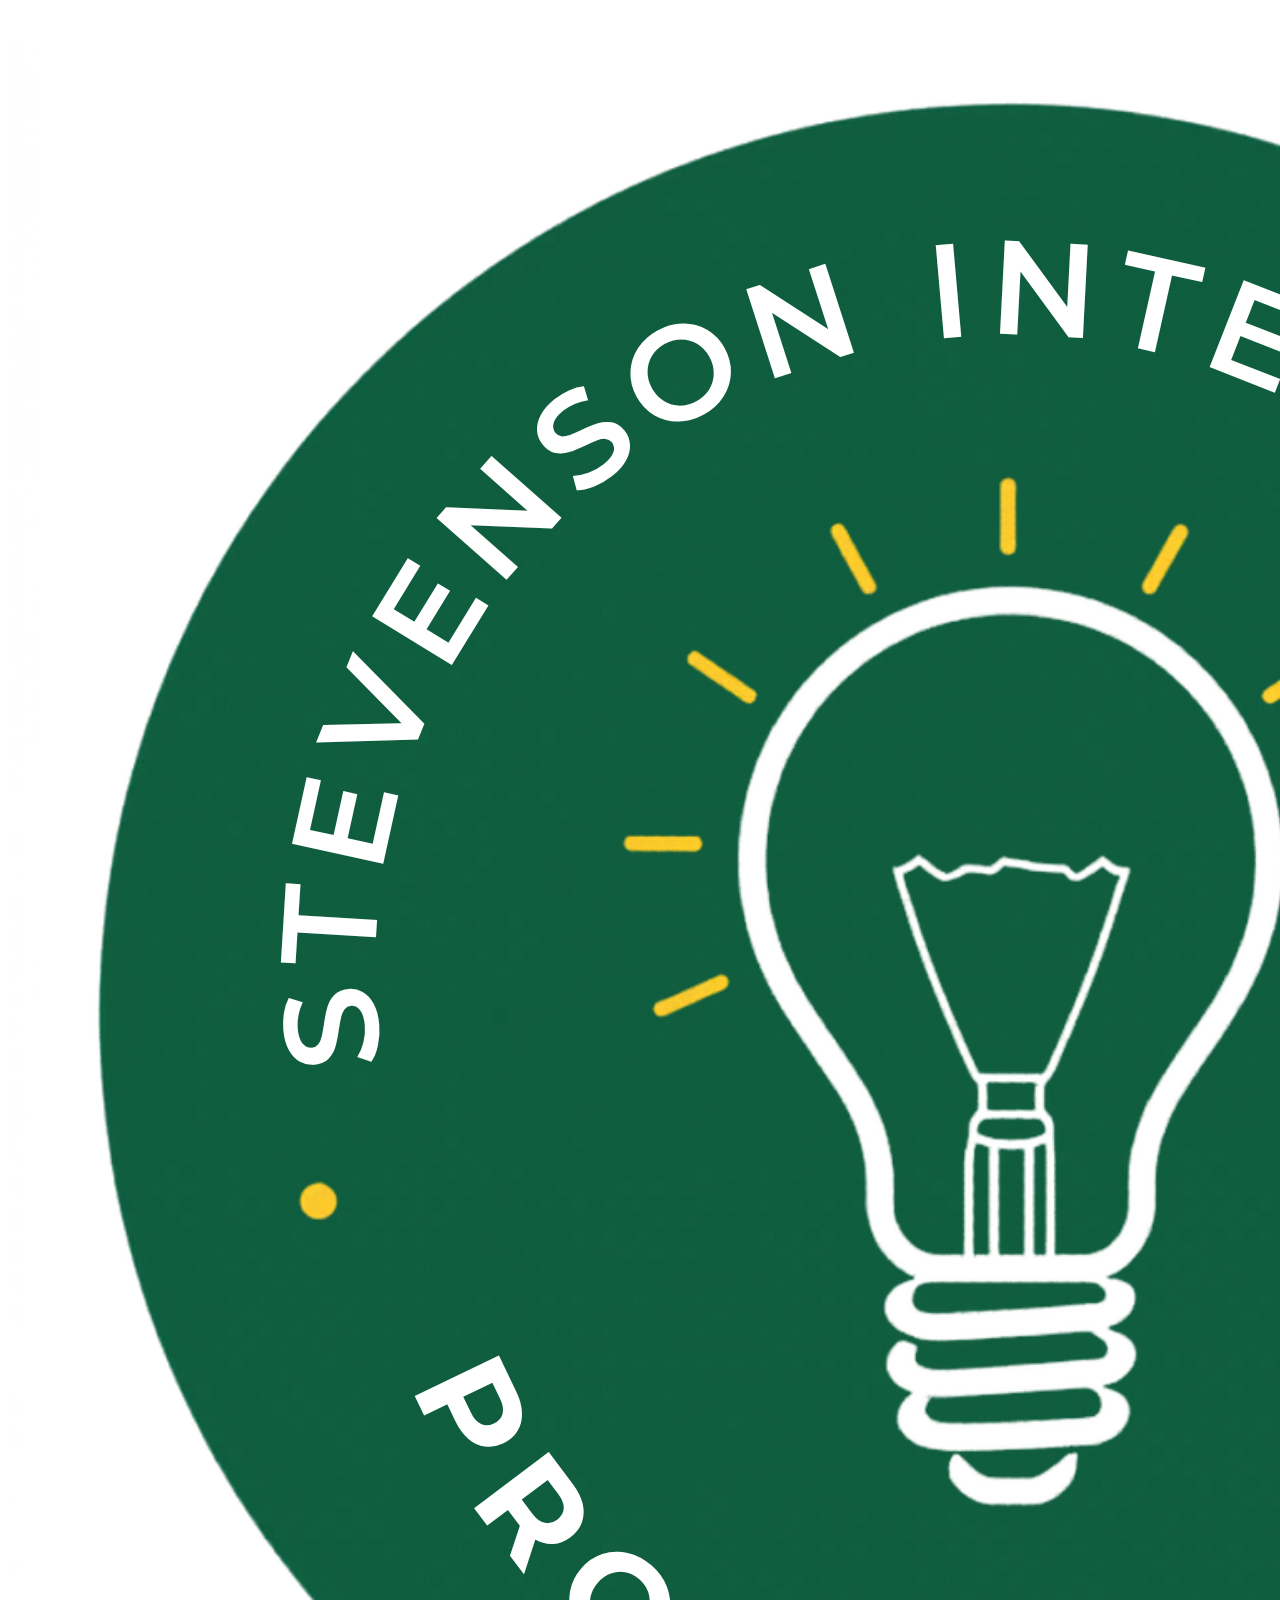
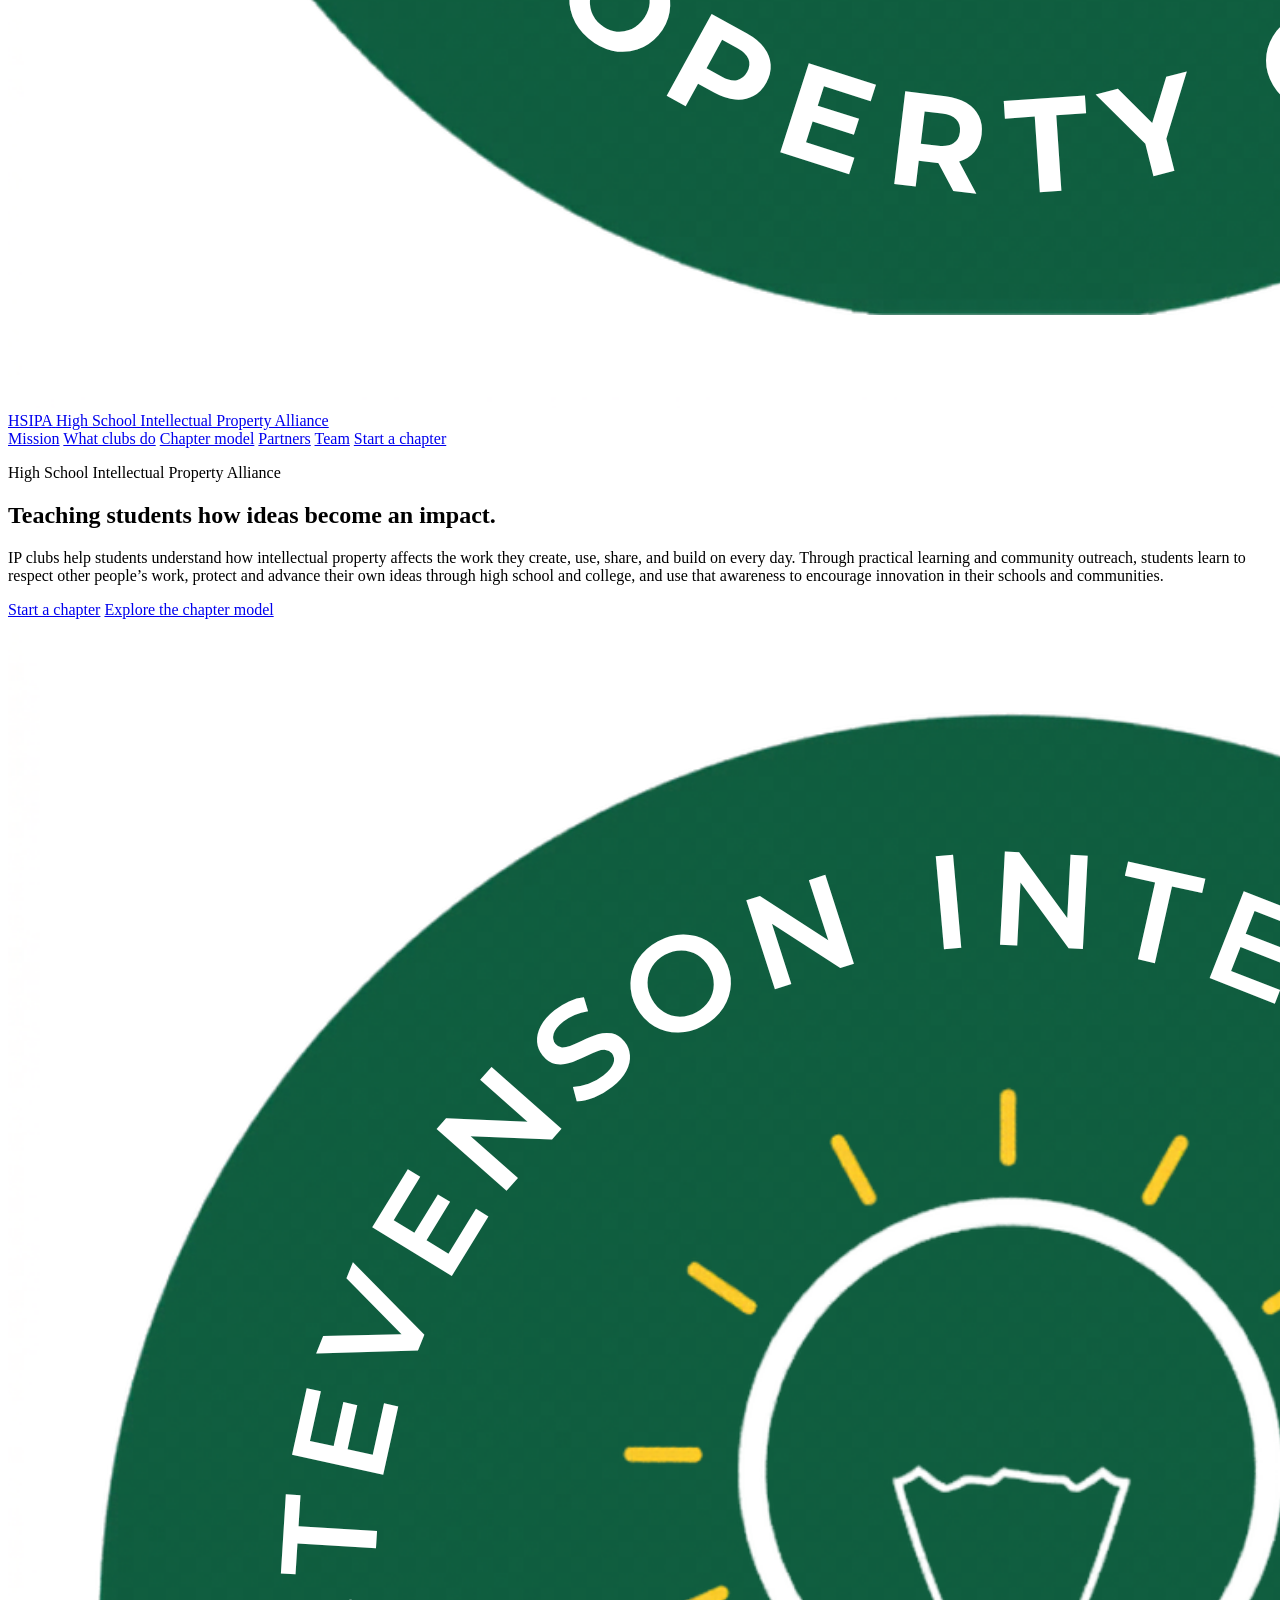
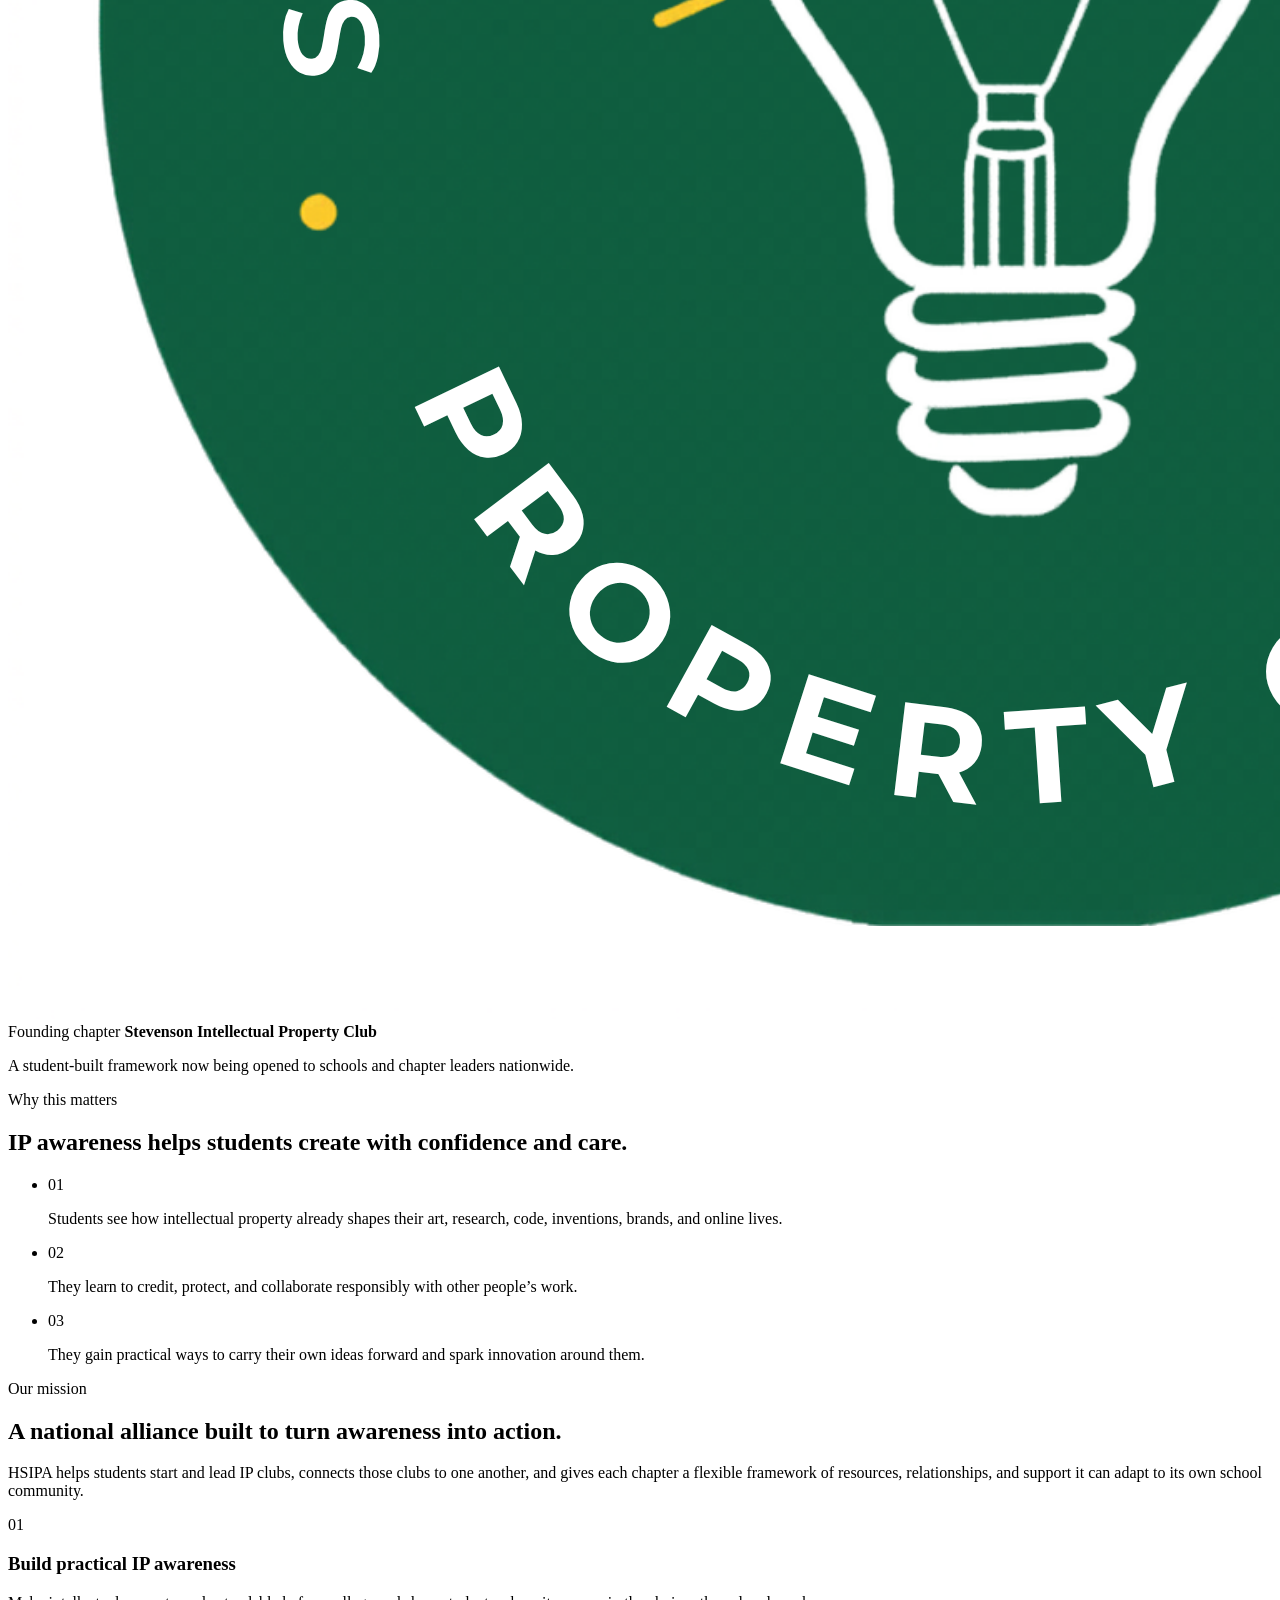
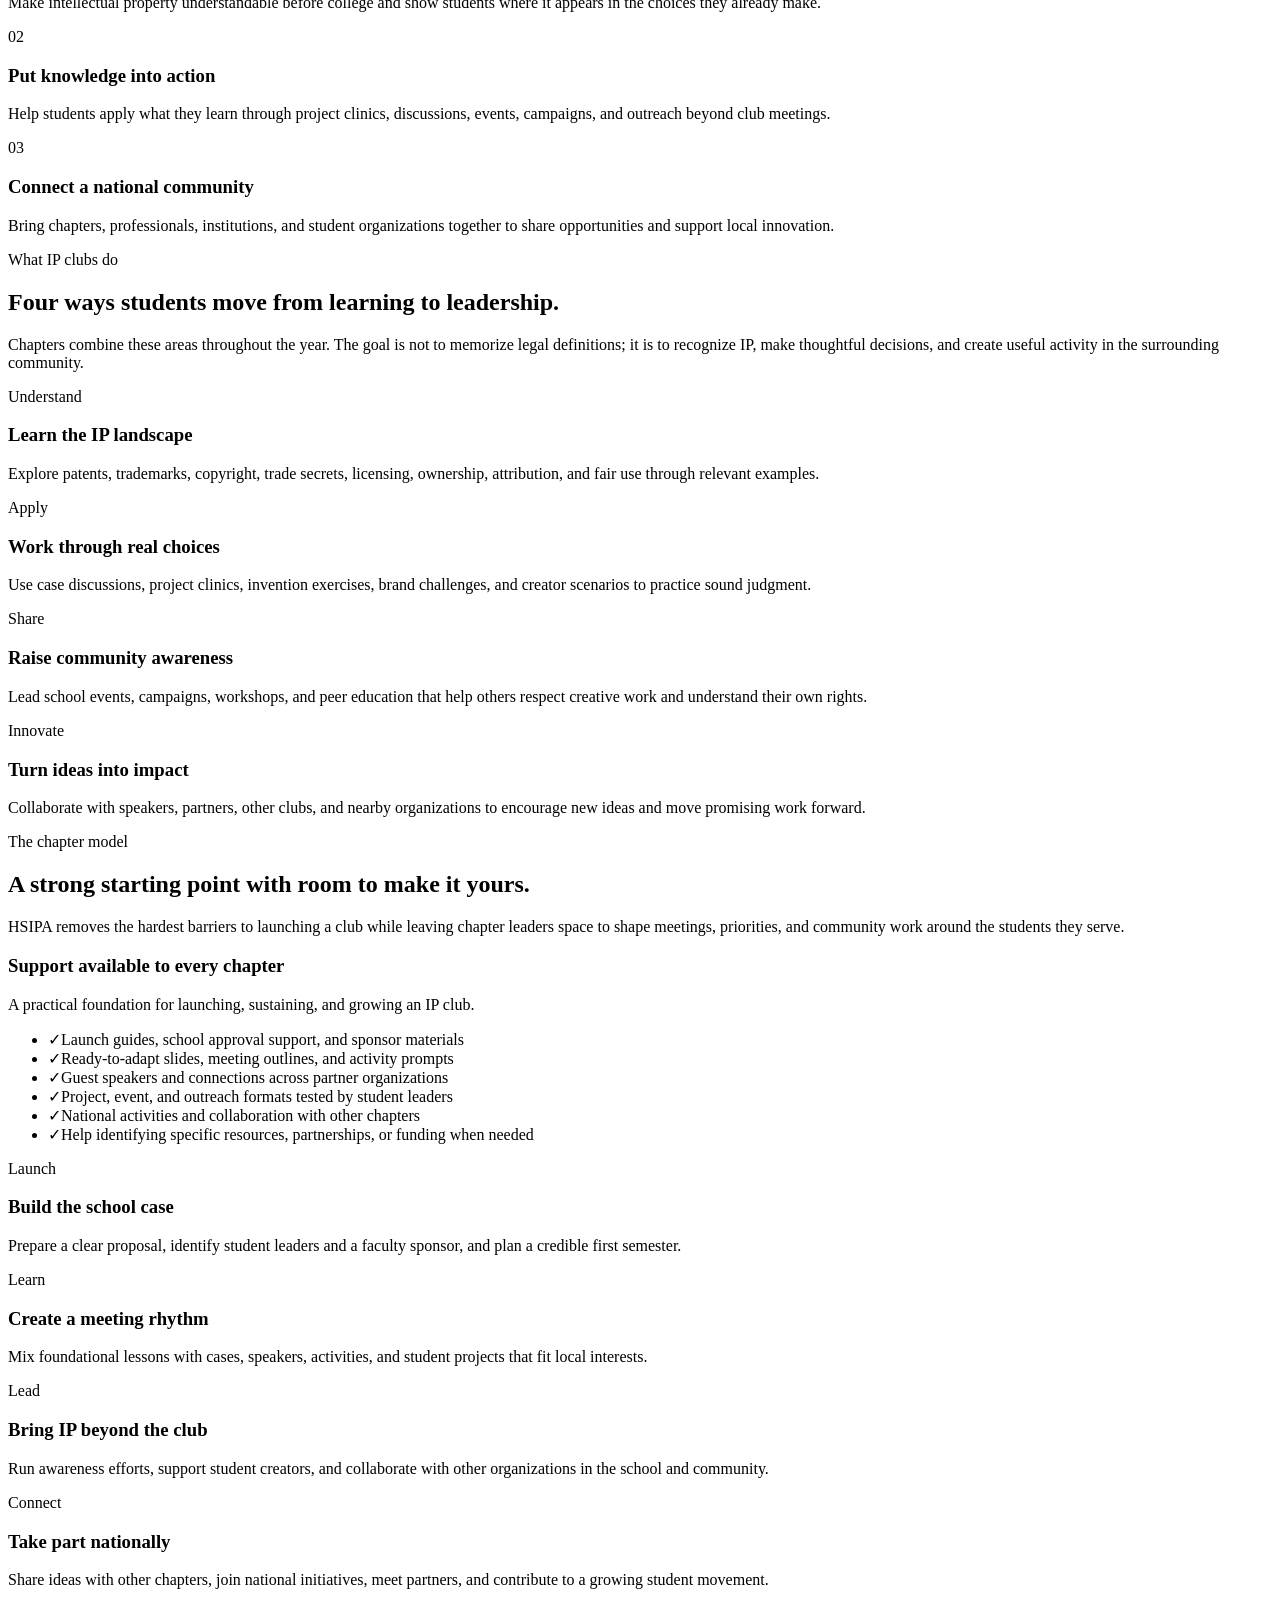
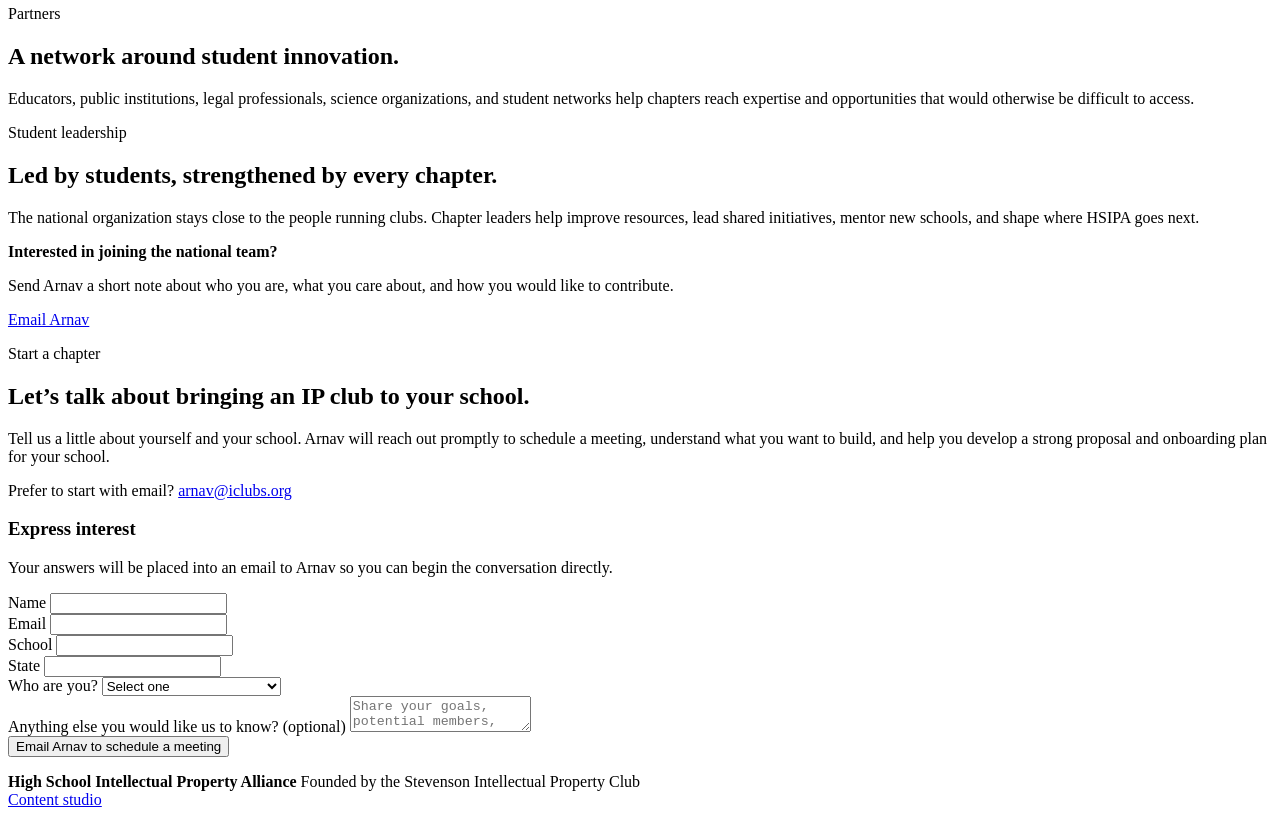
==== commit d3161031: "Refine HSIPA messaging and layout" ====
--- a/index.html
+++ b/index.html
@@ -4,923 +4,8 @@
   <meta charset="UTF-8">
   <meta name="viewport" content="width=device-width, initial-scale=1.0">
   <title>High School Intellectual Property Alliance</title>
-  <meta
-    name="description"
-    content="The High School Intellectual Property Alliance helps students launch IP clubs, understand innovation, and build high school chapters across the nation."
-  >
-  <style>
-    :root {
-      --pine: #006642;
-      --pine-dark: #003c28;
-      --pine-ink: #10231b;
-      --mint: #e4f3ea;
-      --mist: #f5faf6;
-      --paper: #fffdf7;
-      --line: #cfddd4;
-      --gold: #f2bd2e;
-      --clay: #b95f42;
-      --blue: #245c78;
-      --muted: #5f7068;
-      --white: #ffffff;
-      --shadow: 0 24px 70px rgba(0, 60, 40, 0.13);
-    }
-
-    * {
-      box-sizing: border-box;
-    }
-
-    html {
-      scroll-behavior: smooth;
-    }
-
-    body {
-      margin: 0;
-      color: var(--pine-ink);
-      background: var(--paper);
-      font-family: Avenir, "Avenir Next", Inter, ui-sans-serif, system-ui, -apple-system, BlinkMacSystemFont, "Segoe UI", sans-serif;
-      line-height: 1.5;
-    }
-
-    a {
-      color: inherit;
-      text-decoration: none;
-    }
-
-    img {
-      display: block;
-      max-width: 100%;
-    }
-
-    .site-header {
-      position: sticky;
-      top: 0;
-      z-index: 20;
-      border-bottom: 1px solid rgba(207, 221, 212, 0.78);
-      background: rgba(255, 253, 247, 0.92);
-      backdrop-filter: blur(16px);
-    }
-
-    .nav {
-      display: flex;
-      align-items: center;
-      justify-content: space-between;
-      gap: 28px;
-      width: min(1180px, calc(100% - 40px));
-      margin: 0 auto;
-      padding: 14px 0;
-    }
-
-    .brand {
-      display: flex;
-      align-items: center;
-      gap: 12px;
-      min-width: 220px;
-      font-weight: 800;
-      color: var(--pine-dark);
-    }
-
-    .brand-logo {
-      width: 44px;
-      height: 44px;
-      border: 2px solid var(--pine);
-      border-radius: 50%;
-      object-fit: cover;
-      background: var(--pine);
-    }
-
-    .brand-text {
-      display: grid;
-      gap: 1px;
-      line-height: 1.05;
-    }
-
-    .brand-text span:first-child {
-      font-size: 0.98rem;
-    }
-
-    .brand-text span:last-child {
-      color: var(--muted);
-      font-size: 0.73rem;
-      font-weight: 700;
-      text-transform: uppercase;
-    }
-
-    .nav-links {
-      display: flex;
-      align-items: center;
-      gap: 20px;
-      color: var(--muted);
-      font-size: 0.95rem;
-      font-weight: 700;
-    }
-
-    .nav-links a:hover {
-      color: var(--pine);
-    }
-
-    .button {
-      display: inline-flex;
-      align-items: center;
-      justify-content: center;
-      min-height: 44px;
-      padding: 0 18px;
-      border: 1px solid transparent;
-      border-radius: 7px;
-      cursor: pointer;
-      font: inherit;
-      font-weight: 800;
-      transition: transform 160ms ease, box-shadow 160ms ease, background 160ms ease;
-    }
-
-    .button:hover {
-      transform: translateY(-1px);
-    }
-
-    .button.primary {
-      color: var(--white);
-      background: var(--pine);
-      box-shadow: 0 13px 34px rgba(0, 102, 66, 0.22);
-    }
-
-    .button.primary:hover {
-      background: var(--pine-dark);
-    }
-
-    .button.secondary {
-      color: var(--pine-dark);
-      border-color: rgba(0, 102, 66, 0.28);
-      background: rgba(255, 255, 255, 0.84);
-    }
-
-    .hero {
-      position: relative;
-      overflow: hidden;
-      border-bottom: 1px solid var(--line);
-      background:
-        radial-gradient(circle at 84% 26%, rgba(242, 189, 46, 0.16), transparent 24%),
-        linear-gradient(135deg, var(--paper) 0%, var(--mist) 48%, #e9f5ee 100%);
-    }
-
-    .hero::before {
-      position: absolute;
-      inset: 0;
-      content: "";
-      opacity: 0.38;
-      background-image:
-        linear-gradient(rgba(0, 102, 66, 0.08) 1px, transparent 1px),
-        linear-gradient(90deg, rgba(0, 102, 66, 0.08) 1px, transparent 1px);
-      background-size: 42px 42px;
-      mask-image: linear-gradient(90deg, transparent, #000 15%, #000 84%, transparent);
-    }
-
-    .hero-inner {
-      position: relative;
-      display: grid;
-      grid-template-columns: minmax(0, 1.08fr) minmax(320px, 0.72fr);
-      gap: 58px;
-      align-items: center;
-      width: min(1180px, calc(100% - 40px));
-      min-height: calc(100vh - 74px);
-      margin: 0 auto;
-      padding: 66px 0 72px;
-    }
-
-    .kicker {
-      display: inline-flex;
-      align-items: center;
-      gap: 10px;
-      margin: 0 0 18px;
-      color: var(--pine);
-      font-size: 0.82rem;
-      font-weight: 900;
-      text-transform: uppercase;
-    }
-
-    .kicker::before {
-      content: "";
-      width: 34px;
-      height: 3px;
-      border-radius: 999px;
-      background: var(--gold);
-    }
-
-    h1,
-    h2,
-    h3,
-    p {
-      margin-top: 0;
-    }
-
-    h1 {
-      max-width: 800px;
-      margin-bottom: 20px;
-      color: var(--pine-dark);
-      font-family: Georgia, "Times New Roman", serif;
-      font-size: clamp(3rem, 8vw, 6.8rem);
-      font-weight: 700;
-      line-height: 0.91;
-      letter-spacing: 0;
-    }
-
-    .hero-copy {
-      max-width: 680px;
-      margin-bottom: 0;
-      color: #314a3f;
-      font-size: clamp(1.08rem, 1.8vw, 1.35rem);
-    }
-
-    .hero-actions {
-      display: flex;
-      flex-wrap: wrap;
-      gap: 12px;
-      margin-top: 32px;
-    }
-
-    .hero-proof {
-      display: flex;
-      flex-wrap: wrap;
-      gap: 10px;
-      margin-top: 28px;
-    }
-
-    .proof-pill {
-      border: 1px solid rgba(0, 102, 66, 0.18);
-      border-radius: 999px;
-      padding: 8px 12px;
-      color: var(--pine-dark);
-      background: rgba(255, 255, 255, 0.72);
-      font-size: 0.88rem;
-      font-weight: 800;
-    }
-
-    .hero-card {
-      position: relative;
-      padding: 26px;
-      border: 1px solid rgba(0, 102, 66, 0.16);
-      border-radius: 8px;
-      background: rgba(255, 255, 255, 0.84);
-      box-shadow: var(--shadow);
-    }
-
-    .logo-stage {
-      display: grid;
-      place-items: center;
-      aspect-ratio: 1;
-      border: 1px solid rgba(0, 102, 66, 0.18);
-      border-radius: 8px;
-      background: linear-gradient(145deg, #ffffff, #f2fbf5);
-    }
-
-    .logo-stage img {
-      width: min(82%, 360px);
-      border-radius: 50%;
-      box-shadow: 0 22px 46px rgba(0, 60, 40, 0.16);
-    }
-
-    .chapter-note {
-      display: grid;
-      grid-template-columns: auto 1fr;
-      gap: 14px;
-      align-items: start;
-      margin-top: 18px;
-      padding: 16px;
-      border-radius: 8px;
-      color: var(--pine-dark);
-      background: var(--mint);
-      font-weight: 700;
-    }
-
-    .chapter-note strong {
-      display: block;
-      margin-bottom: 2px;
-    }
-
-    .chapter-note span:first-child {
-      display: grid;
-      place-items: center;
-      width: 34px;
-      height: 34px;
-      border-radius: 50%;
-      color: var(--pine-dark);
-      background: var(--gold);
-      font-weight: 900;
-    }
-
-    .statement {
-      border-bottom: 1px solid var(--line);
-      background: var(--pine-dark);
-    }
-
-    .statement-inner {
-      display: grid;
-      grid-template-columns: minmax(0, 0.88fr) minmax(300px, 1fr);
-      gap: 44px;
-      align-items: center;
-      width: min(1180px, calc(100% - 40px));
-      margin: 0 auto;
-      padding: 58px 0;
-      color: var(--white);
-    }
-
-    .statement h2 {
-      color: var(--white);
-    }
-
-    .statement .kicker {
-      color: #dcefe4;
-    }
-
-    .statement p {
-      margin-bottom: 0;
-      color: #dcefe4;
-      font-size: 1.1rem;
-    }
-
-    .argument-list {
-      display: grid;
-      gap: 12px;
-      margin: 0;
-      padding: 0;
-      list-style: none;
-    }
-
-    .argument-list li {
-      display: grid;
-      grid-template-columns: 34px 1fr;
-      gap: 14px;
-      align-items: start;
-      padding: 16px;
-      border: 1px solid rgba(255, 255, 255, 0.16);
-      border-radius: 8px;
-      background: rgba(255, 255, 255, 0.06);
-      color: #f7fff9;
-      font-weight: 750;
-    }
-
-    .argument-list span {
-      display: grid;
-      place-items: center;
-      width: 34px;
-      height: 34px;
-      border-radius: 50%;
-      color: var(--pine-dark);
-      background: var(--gold);
-      font-weight: 950;
-    }
-
-    .section {
-      width: min(1180px, calc(100% - 40px));
-      margin: 0 auto;
-      padding: 82px 0;
-    }
-
-    .section-header {
-      display: grid;
-      grid-template-columns: minmax(0, 0.92fr) minmax(280px, 0.68fr);
-      gap: 38px;
-      align-items: end;
-      margin-bottom: 34px;
-    }
-
-    h2 {
-      margin-bottom: 0;
-      color: var(--pine-dark);
-      font-family: Georgia, "Times New Roman", serif;
-      font-size: clamp(2.15rem, 4.6vw, 4rem);
-      line-height: 0.98;
-      letter-spacing: 0;
-    }
-
-    .section-header p,
-    .lead {
-      margin-bottom: 0;
-      color: var(--muted);
-      font-size: 1.04rem;
-    }
-
-    .mission-grid {
-      display: grid;
-      grid-template-columns: repeat(3, minmax(0, 1fr));
-      gap: 16px;
-    }
-
-    .mission-card,
-    .team-card,
-    .partner,
-    .form-panel,
-    .chapter-card {
-      border: 1px solid var(--line);
-      border-radius: 8px;
-      background: var(--white);
-    }
-
-    .mission-card {
-      min-height: 248px;
-      padding: 24px;
-    }
-
-    .mission-card:nth-child(2) {
-      border-top: 5px solid var(--gold);
-    }
-
-    .mission-card:nth-child(3) {
-      border-top: 5px solid var(--blue);
-    }
-
-    .mission-number {
-      display: inline-grid;
-      place-items: center;
-      width: 38px;
-      height: 38px;
-      margin-bottom: 22px;
-      border-radius: 50%;
-      color: var(--white);
-      background: var(--pine);
-      font-weight: 900;
-    }
-
-    h3 {
-      margin-bottom: 10px;
-      color: var(--pine-dark);
-      font-size: 1.18rem;
-      line-height: 1.2;
-      letter-spacing: 0;
-    }
-
-    .mission-card p,
-    .partner p,
-    .team-card p,
-    .chapter-card p {
-      margin-bottom: 0;
-      color: var(--muted);
-    }
-
-    .band {
-      border-block: 1px solid var(--line);
-      background: #eef7f1;
-    }
-
-    .chapter-layout {
-      display: grid;
-      grid-template-columns: minmax(300px, 0.78fr) minmax(0, 1.22fr);
-      gap: 24px;
-      align-items: stretch;
-    }
-
-    .chapter-card {
-      padding: 28px;
-      color: var(--white);
-      background:
-        linear-gradient(155deg, rgba(0, 60, 40, 0.97), rgba(0, 102, 66, 0.92)),
-        var(--pine-dark);
-    }
-
-    .chapter-card h3,
-    .chapter-card p {
-      color: var(--white);
-    }
-
-    .chapter-card p {
-      color: #dcefe4;
-    }
-
-    .chapter-list {
-      display: grid;
-      gap: 12px;
-      margin: 28px 0 0;
-      padding: 0;
-      list-style: none;
-    }
-
-    .chapter-list li {
-      display: flex;
-      gap: 12px;
-      align-items: flex-start;
-      color: #f7fff9;
-      font-weight: 750;
-    }
-
-    .check {
-      display: inline-grid;
-      flex: 0 0 24px;
-      place-items: center;
-      width: 24px;
-      height: 24px;
-      border-radius: 50%;
-      color: var(--pine-dark);
-      background: var(--gold);
-      font-size: 0.82rem;
-      font-weight: 900;
-    }
-
-    .roadmap {
-      display: grid;
-      grid-template-columns: repeat(2, minmax(0, 1fr));
-      gap: 14px;
-    }
-
-    .roadmap-item {
-      min-height: 170px;
-      padding: 22px;
-      border-left: 5px solid var(--pine);
-      border-radius: 8px;
-      background: var(--white);
-    }
-
-    .roadmap-item:nth-child(2) {
-      border-left-color: var(--gold);
-    }
-
-    .roadmap-item:nth-child(3) {
-      border-left-color: var(--blue);
-    }
-
-    .roadmap-item:nth-child(4) {
-      border-left-color: var(--clay);
-    }
-
-    .roadmap-item span {
-      display: block;
-      margin-bottom: 12px;
-      color: var(--pine);
-      font-size: 0.78rem;
-      font-weight: 900;
-      text-transform: uppercase;
-    }
-
-    .roadmap-item p {
-      margin-bottom: 0;
-      color: var(--muted);
-    }
-
-    .tracks-grid {
-      display: grid;
-      grid-template-columns: repeat(4, minmax(0, 1fr));
-      gap: 14px;
-      margin-top: 22px;
-    }
-
-    .track {
-      min-height: 230px;
-      padding: 22px;
-      border: 1px solid var(--line);
-      border-radius: 8px;
-      background: var(--white);
-    }
-
-    .track span {
-      display: inline-flex;
-      margin-bottom: 34px;
-      color: var(--pine);
-      font-size: 0.78rem;
-      font-weight: 950;
-      text-transform: uppercase;
-    }
-
-    .track p {
-      margin-bottom: 0;
-      color: var(--muted);
-    }
-
-    .track:nth-child(2) {
-      background: #fff8e2;
-    }
-
-    .track:nth-child(3) {
-      background: #edf5f8;
-    }
-
-    .track:nth-child(4) {
-      background: #f8eee9;
-    }
-
-    .partners-grid {
-      display: grid;
-      grid-template-columns: repeat(3, minmax(0, 1fr));
-      gap: 14px;
-    }
-
-    .partner-note {
-      display: flex;
-      justify-content: space-between;
-      gap: 24px;
-      margin-bottom: 18px;
-      padding: 18px;
-      border: 1px solid var(--line);
-      border-radius: 8px;
-      background: var(--mist);
-      color: var(--muted);
-      font-weight: 700;
-    }
-
-    .partner-note strong {
-      color: var(--pine-dark);
-    }
-
-    .partner {
-      display: grid;
-      grid-template-columns: 58px 1fr;
-      gap: 16px;
-      align-items: center;
-      min-height: 118px;
-      padding: 18px;
-    }
-
-    .partner-mark {
-      display: grid;
-      place-items: center;
-      width: 58px;
-      height: 58px;
-      border-radius: 8px;
-      color: var(--pine-dark);
-      background: var(--mint);
-      font-weight: 900;
-    }
-
-    .partner:nth-child(2n) .partner-mark {
-      background: #fff3cf;
-    }
-
-    .partner:nth-child(3n) .partner-mark {
-      background: #e6f0f4;
-    }
-
-    .team-grid {
-      display: grid;
-      grid-template-columns: repeat(3, minmax(0, 1fr));
-      gap: 16px;
-    }
-
-    .team-card {
-      padding: 24px;
-    }
-
-    .avatar {
-      display: grid;
-      place-items: center;
-      width: 62px;
-      height: 62px;
-      margin-bottom: 18px;
-      border-radius: 50%;
-      color: var(--white);
-      background: var(--pine);
-      font-size: 1.35rem;
-      font-weight: 900;
-    }
-
-    .role {
-      display: block;
-      margin-bottom: 13px;
-      color: var(--clay);
-      font-size: 0.82rem;
-      font-weight: 900;
-      text-transform: uppercase;
-    }
-
-    .contact-link {
-      display: inline-flex;
-      margin-top: 18px;
-      color: var(--pine);
-      font-weight: 900;
-    }
-
-    .join-layout {
-      display: grid;
-      grid-template-columns: minmax(0, 0.86fr) minmax(320px, 1fr);
-      gap: 26px;
-      align-items: start;
-    }
-
-    .join-copy {
-      padding: 6px 0;
-    }
-
-    .join-copy .lead {
-      margin-top: 22px;
-    }
-
-    .stats {
-      display: grid;
-      grid-template-columns: repeat(2, minmax(0, 1fr));
-      gap: 12px;
-      margin-top: 28px;
-    }
-
-    .stat {
-      padding: 18px;
-      border: 1px solid var(--line);
-      border-radius: 8px;
-      background: var(--mist);
-    }
-
-    .stat strong {
-      display: block;
-      color: var(--pine-dark);
-      font-size: 1.6rem;
-      line-height: 1;
-    }
-
-    .stat span {
-      display: block;
-      margin-top: 8px;
-      color: var(--muted);
-      font-size: 0.92rem;
-      font-weight: 700;
-    }
-
-    .form-panel {
-      padding: 26px;
-      box-shadow: var(--shadow);
-    }
-
-    .form-panel h3 {
-      margin-bottom: 8px;
-      font-size: 1.45rem;
-    }
-
-    .form-panel > p {
-      margin: 0 0 20px;
-      color: var(--muted);
-    }
-
-    .form-grid {
-      display: grid;
-      grid-template-columns: repeat(2, minmax(0, 1fr));
-      gap: 14px;
-    }
-
-    .field {
-      display: grid;
-      gap: 7px;
-    }
-
-    .field.full {
-      grid-column: 1 / -1;
-    }
-
-    label {
-      color: var(--pine-dark);
-      font-size: 0.9rem;
-      font-weight: 850;
-    }
-
-    input,
-    textarea,
-    select {
-      width: 100%;
-      border: 1px solid #c5d7cc;
-      border-radius: 7px;
-      padding: 12px 13px;
-      color: var(--pine-ink);
-      background: #ffffff;
-      font: inherit;
-    }
-
-    textarea {
-      min-height: 108px;
-      resize: vertical;
-    }
-
-    input:focus,
-    textarea:focus,
-    select:focus {
-      border-color: var(--pine);
-      outline: 3px solid rgba(0, 102, 66, 0.14);
-    }
-
-    .form-actions {
-      display: flex;
-      flex-wrap: wrap;
-      gap: 12px;
-      align-items: center;
-      margin-top: 18px;
-    }
-
-    .form-note {
-      margin: 0;
-      color: var(--muted);
-      font-size: 0.88rem;
-    }
-
-    .form-status {
-      min-height: 24px;
-      margin: 14px 0 0;
-      color: var(--pine);
-      font-weight: 850;
-    }
-
-    .footer {
-      border-top: 1px solid var(--line);
-      background: var(--pine-dark);
-    }
-
-    .footer-inner {
-      display: flex;
-      align-items: center;
-      justify-content: space-between;
-      gap: 20px;
-      width: min(1180px, calc(100% - 40px));
-      margin: 0 auto;
-      padding: 28px 0;
-      color: #dcefe4;
-      font-size: 0.94rem;
-    }
-
-    .footer strong {
-      color: var(--white);
-    }
-
-    @media (max-width: 920px) {
-      .nav {
-        align-items: flex-start;
-        flex-direction: column;
-        gap: 12px;
-      }
-
-      .nav-links {
-        width: 100%;
-        gap: 14px;
-        overflow-x: auto;
-        padding-bottom: 2px;
-      }
-
-      .hero-inner,
-      .section-header,
-      .chapter-layout,
-      .join-layout,
-      .statement-inner {
-        grid-template-columns: 1fr;
-      }
-
-      .hero-inner {
-        min-height: auto;
-        padding-top: 48px;
-      }
-
-      .hero-card {
-        max-width: 500px;
-      }
-
-      .mission-grid,
-      .partners-grid,
-      .team-grid,
-      .tracks-grid {
-        grid-template-columns: 1fr;
-      }
-
-      .roadmap {
-        grid-template-columns: 1fr;
-      }
-    }
-
-    @media (max-width: 620px) {
-      .nav,
-      .hero-inner,
-      .section,
-      .footer-inner {
-        width: min(100% - 28px, 1180px);
-      }
-
-      .brand {
-        min-width: 0;
-      }
-
-      .nav-links {
-        font-size: 0.9rem;
-      }
-
-      h1 {
-        font-size: 3.2rem;
-      }
-
-      .section {
-        padding: 60px 0;
-      }
-
-      .form-grid,
-      .stats {
-        grid-template-columns: 1fr;
-      }
-
-      .partner-note {
-        flex-direction: column;
-      }
-
-      .partner {
-        grid-template-columns: 50px 1fr;
-      }
-
-      .partner-mark {
-        width: 50px;
-        height: 50px;
-      }
-
-      .footer-inner {
-        align-items: flex-start;
-        flex-direction: column;
-      }
-    }
-  </style>
+  <meta name="description" content="HSIPA helps students start intellectual property clubs, raise awareness, protect creative work, and spur innovation in their communities.">
+  <link rel="stylesheet" href="styles.css">
 </head>
 <body>
   <header class="site-header">
@@ -929,16 +14,16 @@
         <img class="brand-logo" src="assets/stevenson-ip-club-logo.png" alt="Stevenson Intellectual Property Club logo">
         <span class="brand-text">
           <span>HSIPA</span>
-          <span>Founded at Stevenson</span>
+          <span>High School Intellectual Property Alliance</span>
         </span>
       </a>
       <div class="nav-links">
         <a href="#mission">Mission</a>
-        <a href="#curriculum">Curriculum</a>
-        <a href="#chapters">Chapters</a>
+        <a href="#program">What clubs do</a>
+        <a href="#chapters">Chapter model</a>
         <a href="#partners">Partners</a>
         <a href="#team">Team</a>
-        <a href="#start">Start a Chapter</a>
+        <a class="button primary nav-cta" href="#start">Start a chapter</a>
       </div>
     </nav>
   </header>
@@ -946,291 +31,222 @@
   <main id="top">
     <section class="hero" aria-labelledby="hero-title">
       <div class="hero-inner">
-        <div>
+        <div class="hero-content">
           <p class="kicker">High School Intellectual Property Alliance</p>
-          <h1 id="hero-title">Teaching students how ideas become impact.</h1>
+          <h1 id="hero-title">Teaching students how ideas become an impact.</h1>
           <p class="hero-copy">
-            The High School Intellectual Property Alliance helps students build
-            IP clubs that make patents, trademarks, copyright, trade secrets,
-            licensing, and innovation policy understandable before college. We
-            started at Stevenson. Now we are building a national network of
-            chapters for students who create, research, design, code, compete,
-            publish, and lead.
+            IP clubs help students understand how intellectual property affects
+            the work they create, use, share, and build on every day. Through
+            practical learning and community outreach, students learn to respect
+            other people’s work, protect and advance their own ideas through high
+            school and college, and use that awareness to encourage innovation in
+            their schools and communities.
           </p>
           <div class="hero-actions">
             <a class="button primary" href="#start">Start a chapter</a>
-            <a class="button secondary" href="#chapters">See the chapter model</a>
-          </div>
-          <div class="hero-proof" aria-label="Organization focus areas">
-            <span class="proof-pill">Founded at Stevenson</span>
-            <span class="proof-pill">Built for high schools</span>
-            <span class="proof-pill">Chapter-based national model</span>
-          </div>
-        </div>
-
-        <aside class="hero-card" aria-label="Stevenson founding chapter">
-          <div class="logo-stage">
-            <img src="assets/stevenson-ip-club-logo.png" alt="Stevenson Intellectual Property Club round green lightbulb logo">
-          </div>
-          <div class="chapter-note">
-            <span>1</span>
-            <p>
-              <strong>Founding chapter</strong>
-              Stevenson IP Club is the proof of concept: a student-led club
-              that treats intellectual property as a practical skill for young
-              inventors, researchers, artists, entrepreneurs, and advocates.
-            </p>
-          </div>
-        </aside>
+            <a class="button secondary" href="#chapters">Explore the chapter model</a>
+          </div>
+        </div>
+
+        <div class="hero-logo" aria-label="Stevenson founding chapter logo">
+          <img src="assets/stevenson-ip-club-logo.png" alt="Stevenson Intellectual Property Club round green lightbulb logo">
+        </div>
+      </div>
+
+      <div class="founding-bar">
+        <div>
+          <span class="founding-label">Founding chapter</span>
+          <strong>Stevenson Intellectual Property Club</strong>
+        </div>
+        <p>A student-built framework now being opened to schools and chapter leaders nationwide.</p>
       </div>
     </section>
 
     <section class="statement" aria-labelledby="case-title">
       <div class="statement-inner">
         <div>
-          <p class="kicker">Why this exists</p>
-          <h2 id="case-title">Students are already creating. They should understand what creation means.</h2>
+          <p class="kicker light">Why this matters</p>
+          <h2 id="case-title">IP awareness helps students create with confidence and care.</h2>
         </div>
         <ul class="argument-list">
-          <li><span>1</span> A student can build an app, publish research, design a brand, or invent a device without ever learning who owns the work.</li>
-          <li><span>2</span> IP decisions affect public health, artificial intelligence, music, startups, engineering, fashion, sports, and science policy.</li>
-          <li><span>3</span> High schools need a clear, student-run way to teach the rules and responsibilities behind innovation.</li>
+          <li><span>01</span><p>Students see how intellectual property already shapes their art, research, code, inventions, brands, and online lives.</p></li>
+          <li><span>02</span><p>They learn to credit, protect, and collaborate responsibly with other people’s work.</p></li>
+          <li><span>03</span><p>They gain practical ways to carry their own ideas forward and spark innovation around them.</p></li>
         </ul>
       </div>
     </section>
 
     <section class="section" id="mission">
       <div class="section-header">
-        <h2>A national alliance with a specific mission.</h2>
+        <div>
+          <p class="kicker">Our mission</p>
+          <h2>A national alliance built to turn awareness into action.</h2>
+        </div>
         <p>
-          HSIPA is not a general business club or a one-time speaker series. It
-          is a chapter system for teaching intellectual property as a civic,
-          creative, and technical subject that high school students can use.
+          HSIPA helps students start and lead IP clubs, connects those clubs to
+          one another, and gives each chapter a flexible framework of resources,
+          relationships, and support it can adapt to its own school community.
         </p>
       </div>
 
       <div class="mission-grid">
         <article class="mission-card">
           <span class="mission-number">01</span>
-          <h3>Make IP accessible before college</h3>
-          <p>
-            We translate core IP concepts into high school programming without
-            watering them down. Students learn vocabulary, examples, and
-            decision-making frameworks they can apply to real projects.
-          </p>
+          <h3>Build practical IP awareness</h3>
+          <p>Make intellectual property understandable before college and show students where it appears in the choices they already make.</p>
         </article>
         <article class="mission-card">
           <span class="mission-number">02</span>
-          <h3>Give student leaders a real structure</h3>
-          <p>
-            Each chapter can run meetings, workshops, case discussions, guest
-            speaker events, and school outreach using a shared model that still
-            leaves room for local leadership.
-          </p>
+          <h3>Put knowledge into action</h3>
+          <p>Help students apply what they learn through project clinics, discussions, events, campaigns, and outreach beyond club meetings.</p>
         </article>
         <article class="mission-card">
           <span class="mission-number">03</span>
-          <h3>Connect schools to a broader movement</h3>
-          <p>
-            A national alliance helps chapters share materials, invite mentors,
-            compare projects, and make intellectual property education visible
-            beyond a single school.
-          </p>
+          <h3>Connect a national community</h3>
+          <p>Bring chapters, professionals, institutions, and student organizations together to share opportunities and support local innovation.</p>
         </article>
       </div>
     </section>
 
-    <section class="section" id="curriculum">
-      <div class="section-header">
-        <h2>Four tracks that make IP feel real.</h2>
-        <p>
-          Chapters can mix these tracks across meetings, workshops, competitions,
-          and guest events. The point is not memorization. The point is judgment.
-        </p>
-      </div>
-
-      <div class="tracks-grid" aria-label="Curriculum tracks">
-        <article class="track">
-          <span>Patents</span>
-          <h3>Invention and engineering</h3>
-          <p>Prior art, invention disclosure, patent claims, lab notebooks, prototypes, and how technical ideas become protected assets.</p>
-        </article>
-        <article class="track">
-          <span>Brands</span>
-          <h3>Trademarks and identity</h3>
-          <p>Naming, logos, consumer confusion, school ventures, creator brands, and what makes a mark distinctive.</p>
-        </article>
-        <article class="track">
-          <span>Creative work</span>
-          <h3>Copyright and authorship</h3>
-          <p>Music, writing, art, photography, software, fair use, attribution, and the rights students already interact with online.</p>
-        </article>
-        <article class="track">
-          <span>Strategy</span>
-          <h3>Licensing and public impact</h3>
-          <p>Ownership, collaboration, startups, research transfer, open source, access, and how IP choices shape the world people live in.</p>
-        </article>
-      </div>
-    </section>
-
-    <section class="band" id="chapters">
+    <section class="band" id="program">
       <div class="section">
         <div class="section-header">
-          <h2>A chapter model designed for real schools.</h2>
+          <div>
+            <p class="kicker">What IP clubs do</p>
+            <h2>Four ways students move from learning to leadership.</h2>
+          </div>
           <p>
-            A strong club needs more than enthusiasm. HSIPA gives student
-            founders a credible path from first meeting to recognized chapter.
+            Chapters combine these areas throughout the year. The goal is not
+            to memorize legal definitions; it is to recognize IP, make thoughtful
+            decisions, and create useful activity in the surrounding community.
           </p>
         </div>
 
-        <div class="chapter-layout">
-          <article class="chapter-card">
-            <h3>What a HSIPA chapter receives.</h3>
-            <p>
-              Chapters get a clear identity, repeatable meeting formats, and a
-              national network that makes the club easier to explain to schools,
-              parents, partners, and new members.
-            </p>
-            <ul class="chapter-list">
-              <li><span class="check">✓</span> Chapter launch guide and first-meeting outline</li>
-              <li><span class="check">✓</span> IP 101 slides, case prompts, and event formats</li>
-              <li><span class="check">✓</span> Support for school approval and faculty sponsor conversations</li>
-              <li><span class="check">✓</span> Access to alliance updates, partner opportunities, and student leadership roles</li>
-            </ul>
-          </article>
-
-          <div class="roadmap" aria-label="Chapter roadmap">
-            <article class="roadmap-item">
-              <span>Launch</span>
-              <h3>Secure the sponsor</h3>
-              <p>Identify a faculty sponsor, student lead, meeting cadence, and school approval path.</p>
-            </article>
-            <article class="roadmap-item">
-              <span>Learn</span>
-              <h3>Run a clean first meeting</h3>
-              <p>Introduce IP through student projects, recognizable disputes, and clear member roles.</p>
-            </article>
-            <article class="roadmap-item">
-              <span>Practice</span>
-              <h3>Build a semester rhythm</h3>
-              <p>Alternate learning sessions with case nights, guest speakers, project clinics, and outreach.</p>
-            </article>
-            <article class="roadmap-item">
-              <span>Grow</span>
-              <h3>Join national work</h3>
-              <p>Contribute to alliance resources, partner events, chapter spotlights, and national initiatives.</p>
-            </article>
-          </div>
-        </div>
+        <div class="tracks-grid">
+          <article class="track">
+            <span>Understand</span>
+            <h3>Learn the IP landscape</h3>
+            <p>Explore patents, trademarks, copyright, trade secrets, licensing, ownership, attribution, and fair use through relevant examples.</p>
+          </article>
+          <article class="track">
+            <span>Apply</span>
+            <h3>Work through real choices</h3>
+            <p>Use case discussions, project clinics, invention exercises, brand challenges, and creator scenarios to practice sound judgment.</p>
+          </article>
+          <article class="track">
+            <span>Share</span>
+            <h3>Raise community awareness</h3>
+            <p>Lead school events, campaigns, workshops, and peer education that help others respect creative work and understand their own rights.</p>
+          </article>
+          <article class="track">
+            <span>Innovate</span>
+            <h3>Turn ideas into impact</h3>
+            <p>Collaborate with speakers, partners, other clubs, and nearby organizations to encourage new ideas and move promising work forward.</p>
+          </article>
+        </div>
+      </div>
+    </section>
+
+    <section class="section" id="chapters">
+      <div class="section-header">
+        <div>
+          <p class="kicker">The chapter model</p>
+          <h2>A strong starting point with room to make it yours.</h2>
+        </div>
+        <p>
+          HSIPA removes the hardest barriers to launching a club while leaving
+          chapter leaders space to shape meetings, priorities, and community
+          work around the students they serve.
+        </p>
+      </div>
+
+      <div class="chapter-layout">
+        <article class="chapter-card">
+          <h3>Support available to every chapter</h3>
+          <p>A practical foundation for launching, sustaining, and growing an IP club.</p>
+          <ul class="chapter-list">
+            <li><span class="check">✓</span><span>Launch guides, school approval support, and sponsor materials</span></li>
+            <li><span class="check">✓</span><span>Ready-to-adapt slides, meeting outlines, and activity prompts</span></li>
+            <li><span class="check">✓</span><span>Guest speakers and connections across partner organizations</span></li>
+            <li><span class="check">✓</span><span>Project, event, and outreach formats tested by student leaders</span></li>
+            <li><span class="check">✓</span><span>National activities and collaboration with other chapters</span></li>
+            <li><span class="check">✓</span><span>Help identifying specific resources, partnerships, or funding when needed</span></li>
+          </ul>
+        </article>
+
+        <div class="roadmap" aria-label="Chapter experience">
+          <article class="roadmap-item">
+            <span>Launch</span>
+            <h3>Build the school case</h3>
+            <p>Prepare a clear proposal, identify student leaders and a faculty sponsor, and plan a credible first semester.</p>
+          </article>
+          <article class="roadmap-item">
+            <span>Learn</span>
+            <h3>Create a meeting rhythm</h3>
+            <p>Mix foundational lessons with cases, speakers, activities, and student projects that fit local interests.</p>
+          </article>
+          <article class="roadmap-item">
+            <span>Lead</span>
+            <h3>Bring IP beyond the club</h3>
+            <p>Run awareness efforts, support student creators, and collaborate with other organizations in the school and community.</p>
+          </article>
+          <article class="roadmap-item">
+            <span>Connect</span>
+            <h3>Take part nationally</h3>
+            <p>Share ideas with other chapters, join national initiatives, meet partners, and contribute to a growing student movement.</p>
+          </article>
+        </div>
+      </div>
+    </section>
+
+    <section class="chapter-directory band" id="chapter-directory" hidden>
+      <div class="section">
+        <div class="section-header compact-header">
+          <div>
+            <p class="kicker">Our network</p>
+            <h2>HSIPA chapters</h2>
+          </div>
+          <p>Meet the students building IP awareness and innovation in their school communities.</p>
+        </div>
+        <div class="directory-grid" id="chapter-list"></div>
       </div>
     </section>
 
     <section class="section" id="partners">
       <div class="section-header">
-        <h2>A coalition around student innovation.</h2>
+        <div>
+          <p class="kicker">Partners</p>
+          <h2>A network around student innovation.</h2>
+        </div>
         <p>
-          The alliance is designed to work with educators, public institutions,
-          science organizations, legal professionals, and student networks that
-          want innovation education to start earlier.
+          Educators, public institutions, legal professionals, science
+          organizations, and student networks help chapters reach expertise and
+          opportunities that would otherwise be difficult to access.
         </p>
       </div>
-
-      <div class="partner-note">
-        <span><strong>Partner logos:</strong> this section is ready for approved institutional logos when they are uploaded.</span>
-        <span>Current format keeps the page credible without using unapproved brand marks.</span>
-      </div>
-
-      <div class="partners-grid" aria-label="Partner list">
-        <article class="partner">
-          <span class="partner-mark">UF</span>
-          <div>
-            <h3>USFPA</h3>
-            <p>Student-facing programming and innovation education.</p>
-          </div>
-        </article>
-        <article class="partner">
-          <span class="partner-mark">IL</span>
-          <div>
-            <h3>Illinois</h3>
-            <p>Regional education, outreach, and chapter-building support.</p>
-          </div>
-        </article>
-        <article class="partner">
-          <span class="partner-mark">IP</span>
-          <div>
-            <h3>Intellectual Property Alliance</h3>
-            <p>Broader IP awareness, policy education, and professional connection.</p>
-          </div>
-        </article>
-        <article class="partner">
-          <span class="partner-mark">IJ</span>
-          <div>
-            <h3>Illinois Junior Catholic Science</h3>
-            <p>Science education collaboration for students pursuing research and invention.</p>
-          </div>
-        </article>
-        <article class="partner">
-          <span class="partner-mark">US</span>
-          <div>
-            <h3>USPTO</h3>
-            <p>Public intellectual property resources that help students understand the national system.</p>
-          </div>
-        </article>
-        <article class="partner">
-          <span class="partner-mark">+</span>
-          <div>
-            <h3>Many more</h3>
-            <p>Schools, mentors, attorneys, inventors, founders, and student organizations.</p>
-          </div>
-        </article>
-      </div>
+      <div class="partners-grid" id="partners-list" aria-label="Partner list"></div>
     </section>
 
     <section class="band" id="team">
       <div class="section">
         <div class="section-header">
-          <h2>Led by students, built for chapters.</h2>
+          <div>
+            <p class="kicker">Student leadership</p>
+            <h2>Led by students, strengthened by every chapter.</h2>
+          </div>
           <p>
-            HSIPA is strongest when the national organization stays close to the
-            people actually running clubs. The founding team sets the standard,
-            and future chapter leaders will help shape the alliance as it grows.
+            The national organization stays close to the people running clubs.
+            Chapter leaders help improve resources, lead shared initiatives,
+            mentor new schools, and shape where HSIPA goes next.
           </p>
         </div>
-
-        <div class="team-grid">
-          <article class="team-card">
-            <span class="avatar">A</span>
-            <span class="role">Founder and chapter lead</span>
-            <h3>Arnav</h3>
-            <p>
-              Leads the Stevenson founding chapter and the national launch of
-              HSIPA, with a focus on making IP education practical, ambitious,
-              and accessible to high school students.
-            </p>
-            <a class="contact-link" href="#start">Talk to Arnav</a>
-          </article>
-          <article class="team-card">
-            <span class="avatar">AC</span>
-            <span class="role">Founding team</span>
-            <h3>Artie Chappeler</h3>
-            <p>
-              Supports chapter outreach, student programming, and the structure
-              schools need to turn interest in intellectual property into a
-              serious student organization.
-            </p>
-            <a class="contact-link" href="#start">Talk to Artie</a>
-          </article>
-          <article class="team-card">
-            <span class="avatar">N</span>
-            <span class="role">National organization</span>
-            <h3>Future chapter leaders</h3>
-            <p>
-              New schools will bring new leaders. HSIPA is built so chapter
-              founders can contribute resources, host events, mentor younger
-              chapters, and help define the national agenda.
-            </p>
-            <a class="contact-link" href="#start">Join the team</a>
-          </article>
+        <div class="team-grid" id="team-list"></div>
+        <div class="join-team-strip">
+          <div>
+            <strong>Interested in joining the national team?</strong>
+            <p>Send Arnav a short note about who you are, what you care about, and how you would like to contribute.</p>
+          </div>
+          <a class="button secondary" href="mailto:arnav@iclubs.org?subject=I%20want%20to%20join%20the%20HSIPA%20team&amp;body=Hi%20Arnav%2C%0A%0AI%20would%20like%20to%20be%20part%20of%20the%20HSIPA%20team.%20A%20little%20about%20me%3A%0A%0A">Email Arnav</a>
         </div>
       </div>
     </section>
@@ -1239,41 +255,22 @@
       <div class="join-layout">
         <div class="join-copy">
           <p class="kicker">Start a chapter</p>
-          <h2>Bring the alliance to your school.</h2>
+          <h2>Let’s talk about bringing an IP club to your school.</h2>
           <p class="lead">
-            If your school has students interested in STEM, debate, business,
-            writing, art, law, entrepreneurship, computer science, or public
-            policy, it has students who should understand intellectual property.
-            HSIPA helps you turn that interest into a chapter with a clear
-            mission and credible launch plan.
+            Tell us a little about yourself and your school. Arnav will reach
+            out promptly to schedule a meeting, understand what you want to
+            build, and help you develop a strong proposal and onboarding plan
+            for your school.
           </p>
-
-          <div class="stats" aria-label="Chapter focus statistics">
-            <div class="stat">
-              <strong>Founding</strong>
-              <span>Stevenson chapter model</span>
-            </div>
-            <div class="stat">
-              <strong>National</strong>
-              <span>Built for schools across the country</span>
-            </div>
-            <div class="stat">
-              <strong>4</strong>
-              <span>Core learning tracks</span>
-            </div>
-            <div class="stat">
-              <strong>Open</strong>
-              <span>For students, sponsors, and partners</span>
-            </div>
+          <div class="contact-panel">
+            <span>Prefer to start with email?</span>
+            <a href="mailto:arnav@iclubs.org?subject=Starting%20an%20IP%20club">arnav@iclubs.org</a>
           </div>
         </div>
 
         <form class="form-panel" id="chapter-form">
-          <h3>Request a chapter packet</h3>
-          <p>
-            Share the basic details. The next step is a launch conversation
-            about your school, sponsor, student interest, and first meeting.
-          </p>
+          <h3>Express interest</h3>
+          <p>Your answers will be placed into an email to Arnav so you can begin the conversation directly.</p>
           <div class="form-grid">
             <div class="field">
               <label for="name">Name</label>
@@ -1289,26 +286,26 @@
             </div>
             <div class="field">
               <label for="state">State</label>
-              <input id="state" name="state" maxlength="30" required>
+              <input id="state" name="state" maxlength="40" required>
             </div>
             <div class="field full">
-              <label for="role">I am a</label>
+              <label for="role">Who are you?</label>
               <select id="role" name="role" required>
                 <option value="">Select one</option>
                 <option>Student</option>
                 <option>Teacher or faculty sponsor</option>
                 <option>Parent or guardian</option>
                 <option>Partner organization</option>
+                <option>Other community member</option>
               </select>
             </div>
             <div class="field full">
-              <label for="message">What do you want to build?</label>
-              <textarea id="message" name="message" placeholder="Tell us about your school, potential members, sponsor status, or the kind of IP events you want to run."></textarea>
+              <label for="message">Anything else you would like us to know? <span>(optional)</span></label>
+              <textarea id="message" name="message" placeholder="Share your goals, potential members, sponsor status, or questions."></textarea>
             </div>
           </div>
           <div class="form-actions">
-            <button class="button primary" type="submit">Request chapter packet</button>
-            <p class="form-note">Founding schools receive launch guidance, meeting formats, and alliance updates.</p>
+            <button class="button primary" type="submit">Email Arnav to schedule a meeting</button>
           </div>
           <p class="form-status" id="form-status" role="status" aria-live="polite"></p>
         </form>
@@ -1318,19 +315,98 @@
 
   <footer class="footer">
     <div class="footer-inner">
-      <strong>High School Intellectual Property Alliance</strong>
-      <span>Founded by the Stevenson Intellectual Property Club</span>
+      <div>
+        <strong>High School Intellectual Property Alliance</strong>
+        <span>Founded by the Stevenson Intellectual Property Club</span>
+      </div>
+      <a href="admin.html">Content studio</a>
     </div>
   </footer>
 
+  <script src="content.js"></script>
   <script>
+    const content = window.HSIPAContent.load();
+
+    function initials(name) {
+      return name.split(/\s+/).map((part) => part[0]).join("").slice(0, 2).toUpperCase();
+    }
+
+    function escapeHtml(value) {
+      const element = document.createElement("div");
+      element.textContent = value || "";
+      return element.innerHTML;
+    }
+
+    function safeImage(value) {
+      return typeof value === "string" && value.startsWith("data:image/") ? value : "";
+    }
+
+    function safeUrl(value) {
+      if (!value) return "";
+      try {
+        const url = new URL(value, window.location.href);
+        return ["http:", "https:", "mailto:"].includes(url.protocol) ? url.href : "";
+      } catch {
+        return "";
+      }
+    }
+
+    const partnerList = document.querySelector("#partners-list");
+    partnerList.innerHTML = content.partners.map((partner) => {
+      const link = safeUrl(partner.url);
+      const logoUrl = safeImage(partner.logo);
+      const logo = logoUrl
+        ? `<img class="partner-logo" src="${logoUrl}" alt="${escapeHtml(partner.name)} logo">`
+        : `<span class="partner-mark">${initials(partner.name)}</span>`;
+      return `<article class="partner">${logo}<div><h3>${escapeHtml(partner.name)}</h3><p>${escapeHtml(partner.description)}</p>${link ? `<a class="text-link" href="${link}" target="_blank" rel="noreferrer">Visit partner</a>` : ""}</div></article>`;
+    }).join("");
+
+    const teamList = document.querySelector("#team-list");
+    teamList.innerHTML = content.team.map((member) => {
+      const link = safeUrl(member.url);
+      const photoUrl = safeImage(member.photo);
+      const photo = photoUrl
+        ? `<img class="avatar photo" src="${photoUrl}" alt="${escapeHtml(member.name)}">`
+        : `<span class="avatar">${initials(member.name)}</span>`;
+      return `<article class="team-card">${photo}<span class="role">${escapeHtml(member.role)}</span><h3>${escapeHtml(member.name)}</h3><p>${escapeHtml(member.bio)}</p>${link ? `<a class="text-link" href="${link}">Connect</a>` : ""}</article>`;
+    }).join("");
+
+    if (content.showChapters && content.chapters.length) {
+      const directory = document.querySelector("#chapter-directory");
+      directory.hidden = false;
+      document.querySelector("#chapter-list").innerHTML = content.chapters.map((chapter) => `
+        <article class="directory-item">
+          <span>${escapeHtml(chapter.state || "Chapter")}</span>
+          <h3>${escapeHtml(chapter.school)}</h3>
+          <p><strong>Chapter lead:</strong> ${escapeHtml(chapter.leader)}</p>
+          ${chapter.description ? `<p>${escapeHtml(chapter.description)}</p>` : ""}
+        </article>
+      `).join("");
+    }
+
     const form = document.querySelector("#chapter-form");
     const status = document.querySelector("#form-status");
-
     form.addEventListener("submit", (event) => {
       event.preventDefault();
-      status.textContent = "Thank you. The founding team can use these details to prepare the next chapter conversation.";
-      form.reset();
+      const data = new FormData(form);
+      const subject = `IP club interest: ${data.get("school")} (${data.get("state")})`;
+      const body = [
+        "Hi Arnav,",
+        "",
+        "I am interested in starting or supporting an IP club at my school.",
+        "",
+        `Name: ${data.get("name")}`,
+        `Email: ${data.get("email")}`,
+        `School: ${data.get("school")}`,
+        `State: ${data.get("state")}`,
+        `I am a: ${data.get("role")}`,
+        "",
+        "Message:",
+        data.get("message") || "No additional message.",
+      ].join("\n");
+
+      status.innerHTML = `Your email app should open now. If it does not, email <a href="mailto:arnav@iclubs.org">arnav@iclubs.org</a>. Arnav will follow up to schedule a meeting.`;
+      window.location.href = `mailto:arnav@iclubs.org?subject=${encodeURIComponent(subject)}&body=${encodeURIComponent(body)}`;
     });
   </script>
 </body>
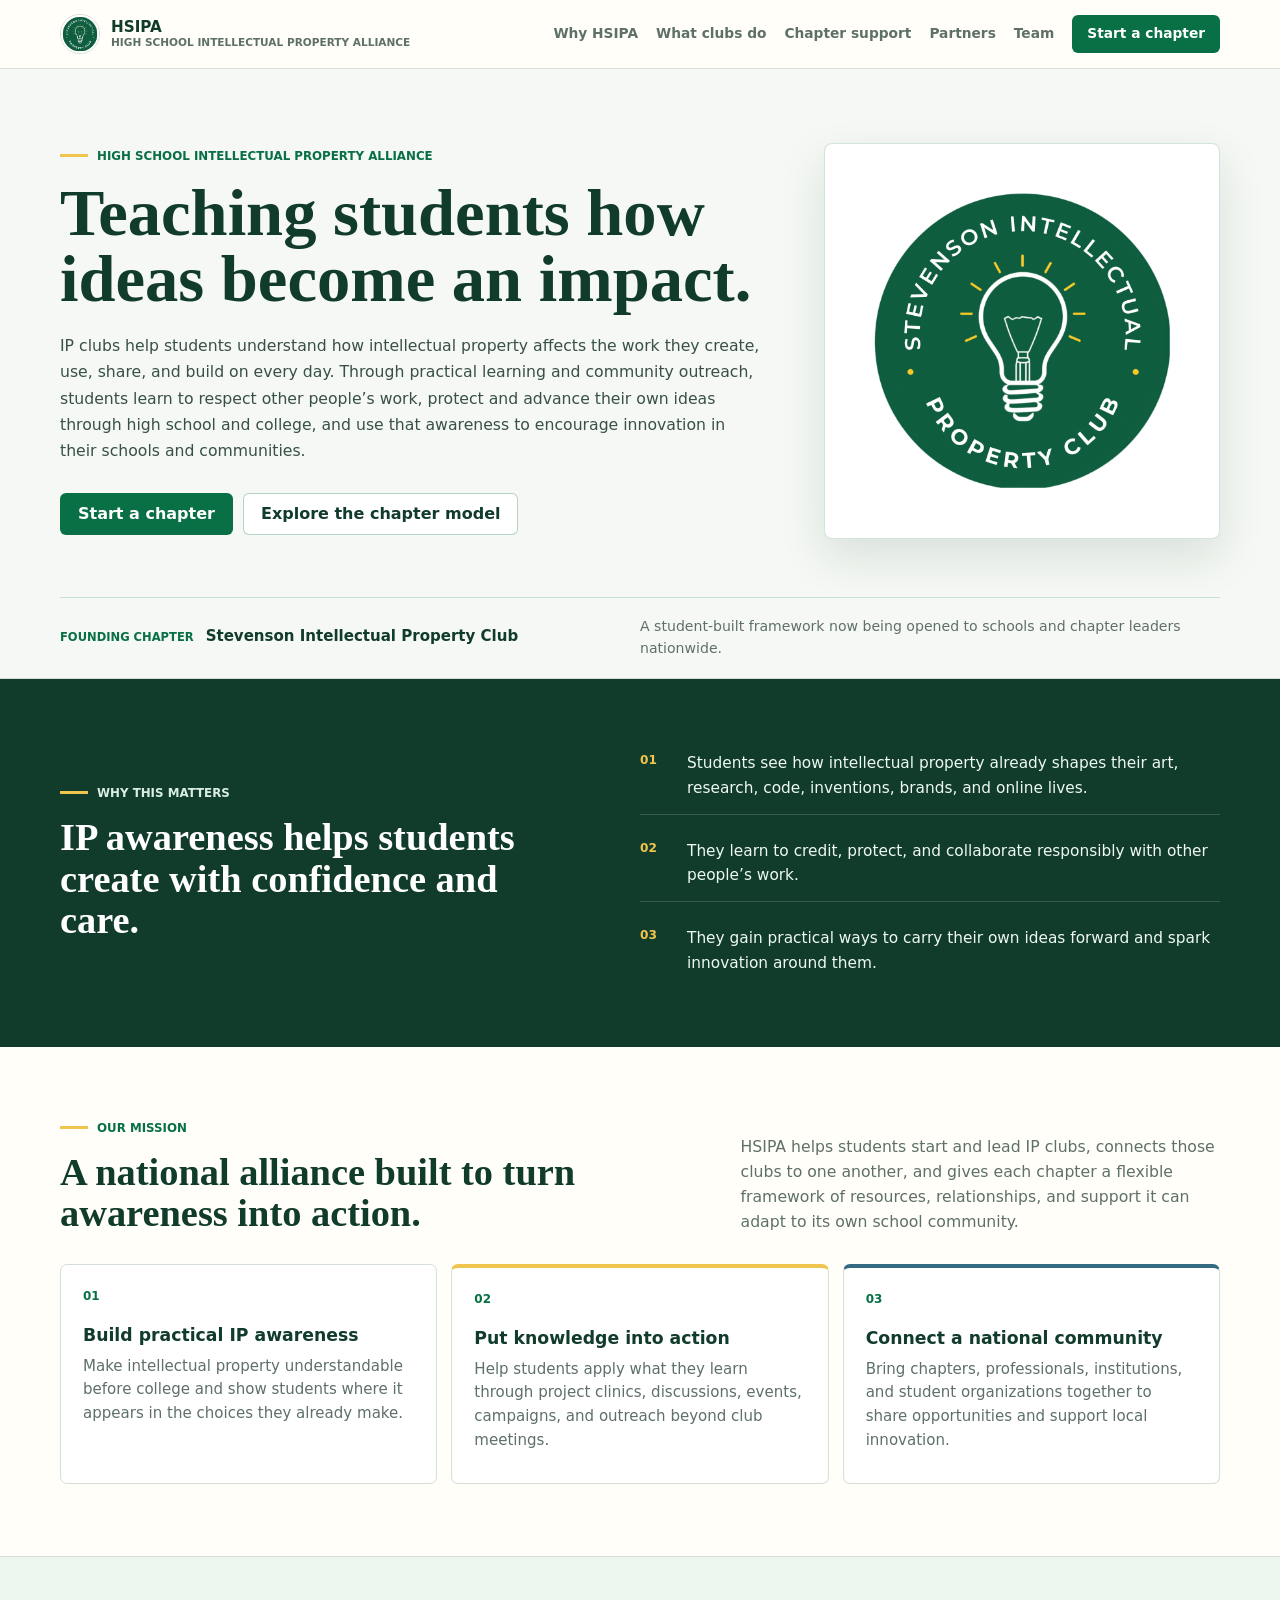
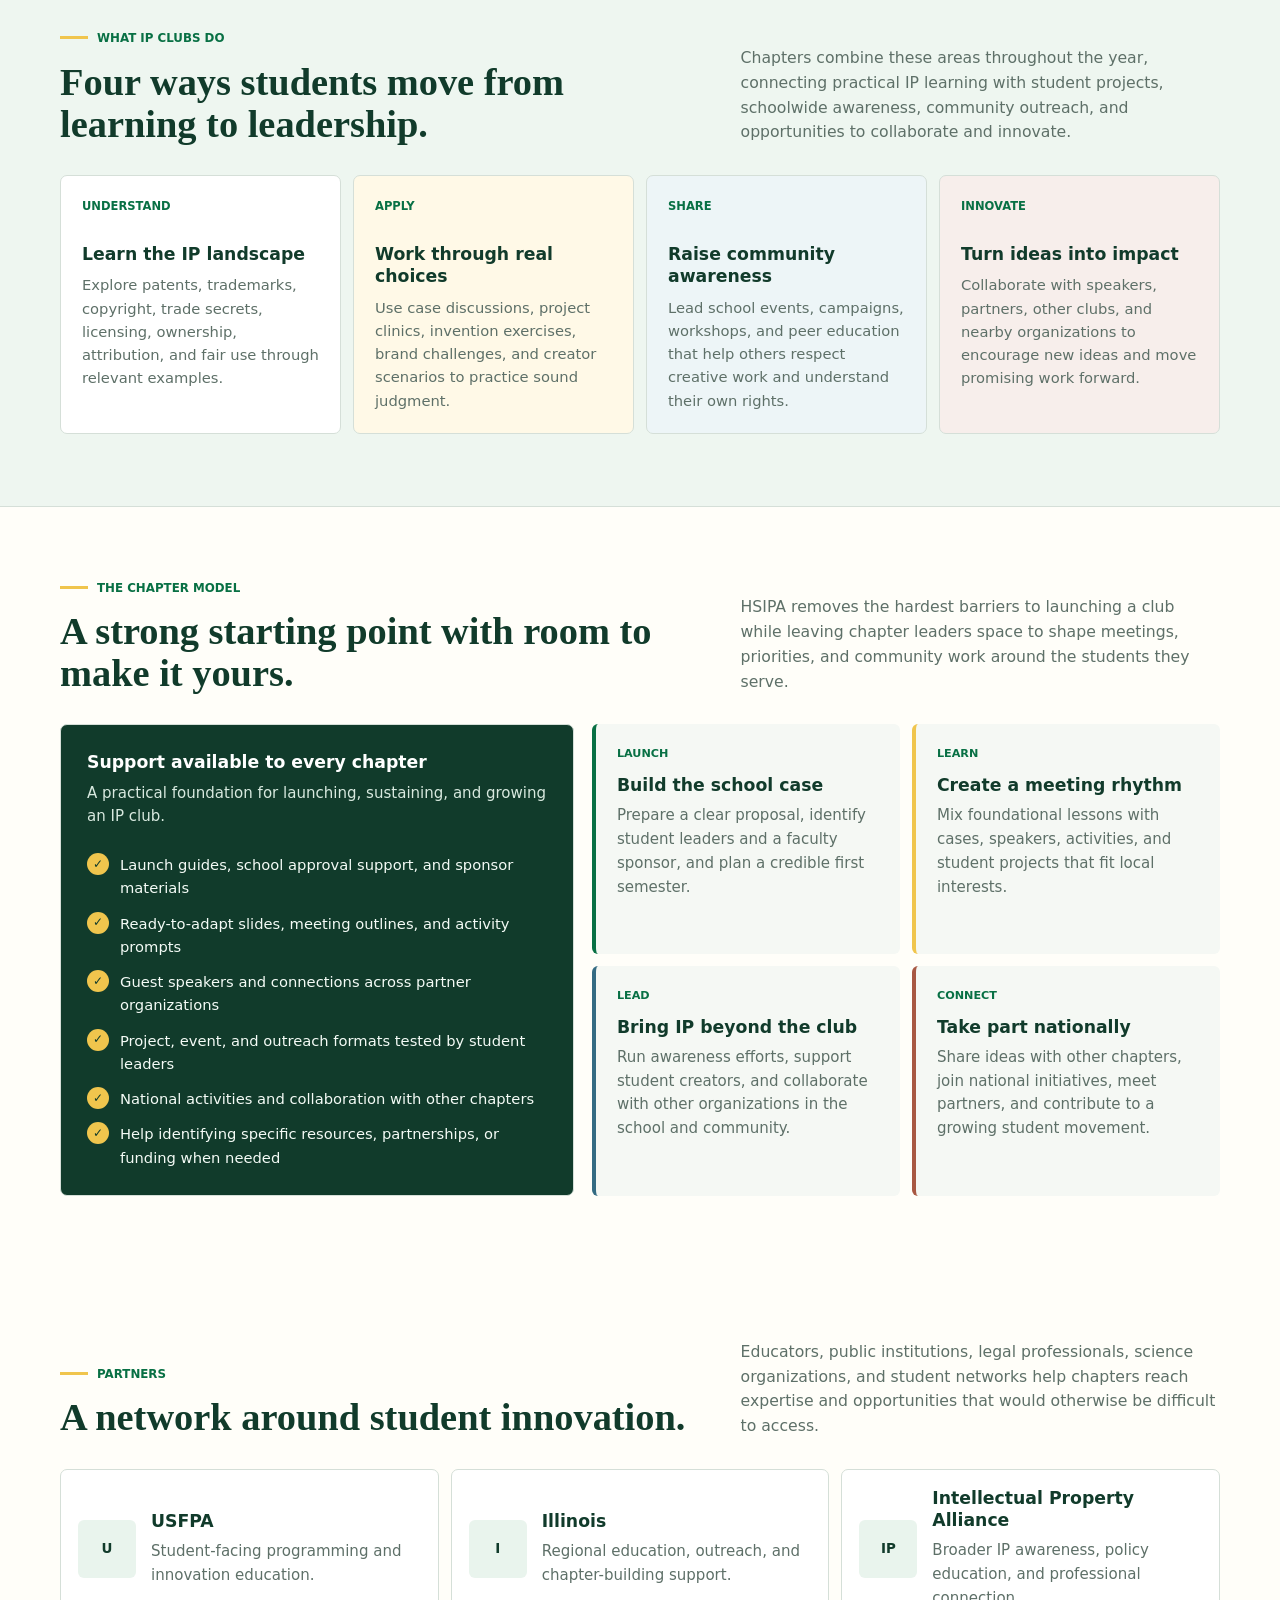
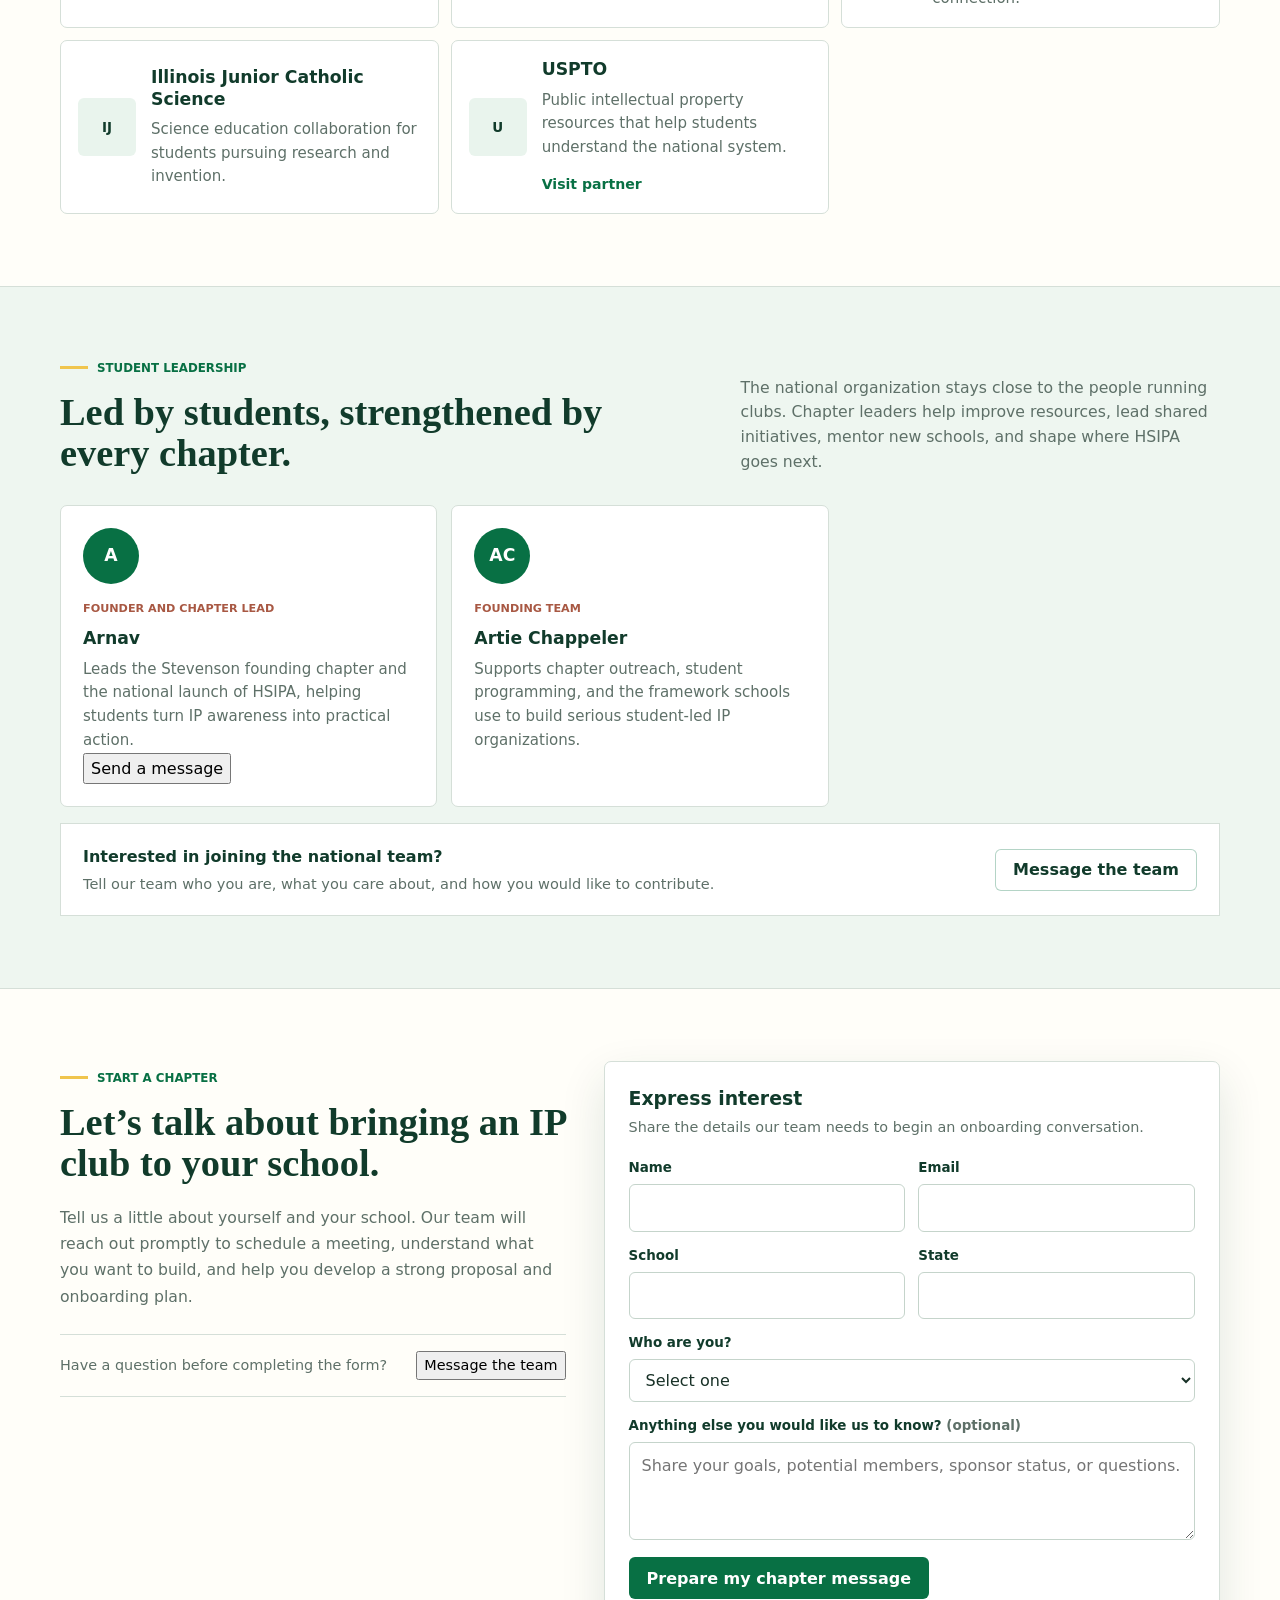
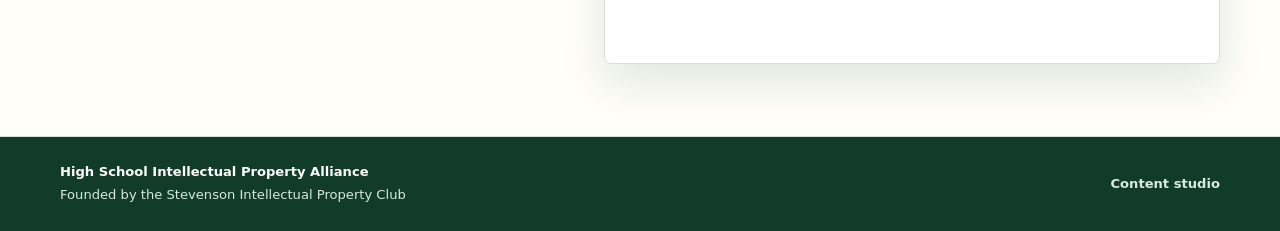
==== commit 04b16733: "Improve HSIPA contact and chapter flows" ====
--- a/index.html
+++ b/index.html
@@ -18,9 +18,9 @@
         </span>
       </a>
       <div class="nav-links">
-        <a href="#mission">Mission</a>
+        <a href="#mission">Why HSIPA</a>
         <a href="#program">What clubs do</a>
-        <a href="#chapters">Chapter model</a>
+        <a href="#chapters">Chapter support</a>
         <a href="#partners">Partners</a>
         <a href="#team">Team</a>
         <a class="button primary nav-cta" href="#start">Start a chapter</a>
@@ -116,9 +116,9 @@
             <h2>Four ways students move from learning to leadership.</h2>
           </div>
           <p>
-            Chapters combine these areas throughout the year. The goal is not
-            to memorize legal definitions; it is to recognize IP, make thoughtful
-            decisions, and create useful activity in the surrounding community.
+            Chapters combine these areas throughout the year, connecting
+            practical IP learning with student projects, schoolwide awareness,
+            community outreach, and opportunities to collaborate and innovate.
           </p>
         </div>
 
@@ -244,9 +244,9 @@
         <div class="join-team-strip">
           <div>
             <strong>Interested in joining the national team?</strong>
-            <p>Send Arnav a short note about who you are, what you care about, and how you would like to contribute.</p>
-          </div>
-          <a class="button secondary" href="mailto:arnav@iclubs.org?subject=I%20want%20to%20join%20the%20HSIPA%20team&amp;body=Hi%20Arnav%2C%0A%0AI%20would%20like%20to%20be%20part%20of%20the%20HSIPA%20team.%20A%20little%20about%20me%3A%0A%0A">Email Arnav</a>
+            <p>Tell our team who you are, what you care about, and how you would like to contribute.</p>
+          </div>
+          <button class="button secondary open-contact" type="button" data-context="Joining the HSIPA national team" data-recipient="arnav.chaphalkar@gmail.com">Message the team</button>
         </div>
       </div>
     </section>
@@ -257,20 +257,19 @@
           <p class="kicker">Start a chapter</p>
           <h2>Let’s talk about bringing an IP club to your school.</h2>
           <p class="lead">
-            Tell us a little about yourself and your school. Arnav will reach
+            Tell us a little about yourself and your school. Our team will reach
             out promptly to schedule a meeting, understand what you want to
-            build, and help you develop a strong proposal and onboarding plan
-            for your school.
+            build, and help you develop a strong proposal and onboarding plan.
           </p>
           <div class="contact-panel">
-            <span>Prefer to start with email?</span>
-            <a href="mailto:arnav@iclubs.org?subject=Starting%20an%20IP%20club">arnav@iclubs.org</a>
+            <span>Have a question before completing the form?</span>
+            <button class="text-button open-contact" type="button" data-context="A question about starting an IP club" data-recipient="arnav.chaphalkar@gmail.com">Message the team</button>
           </div>
         </div>
 
         <form class="form-panel" id="chapter-form">
           <h3>Express interest</h3>
-          <p>Your answers will be placed into an email to Arnav so you can begin the conversation directly.</p>
+          <p>Share the details our team needs to begin an onboarding conversation.</p>
           <div class="form-grid">
             <div class="field">
               <label for="name">Name</label>
@@ -305,13 +304,54 @@
             </div>
           </div>
           <div class="form-actions">
-            <button class="button primary" type="submit">Email Arnav to schedule a meeting</button>
+            <button class="button primary" type="submit">Prepare my chapter message</button>
           </div>
           <p class="form-status" id="form-status" role="status" aria-live="polite"></p>
+          <div class="message-actions" id="chapter-message-actions" hidden>
+            <a class="button secondary" id="open-chapter-email" href="#">Open email app</a>
+            <button class="button secondary" id="copy-chapter-message" type="button">Copy message</button>
+          </div>
         </form>
       </div>
     </section>
   </main>
+
+  <dialog class="contact-dialog" id="contact-dialog" aria-labelledby="contact-dialog-title">
+    <form class="contact-dialog-panel" id="contact-form">
+      <div class="dialog-header">
+        <div>
+          <p class="kicker">Contact HSIPA</p>
+          <h2 id="contact-dialog-title">Send our team a message.</h2>
+        </div>
+        <button class="dialog-close" id="close-contact-dialog" type="button" aria-label="Close contact form">×</button>
+      </div>
+      <p class="dialog-context" id="dialog-context"></p>
+      <input id="contact-recipient" name="recipient" type="hidden">
+      <div class="form-grid">
+        <div class="field">
+          <label for="contact-name">Name</label>
+          <input id="contact-name" name="name" autocomplete="name" required>
+        </div>
+        <div class="field">
+          <label for="contact-email">Your email</label>
+          <input id="contact-email" name="email" type="email" autocomplete="email" required>
+        </div>
+        <div class="field full">
+          <label for="contact-message">Message</label>
+          <textarea id="contact-message" name="message" required placeholder="How would you like to get involved or what would you like to know?"></textarea>
+        </div>
+      </div>
+      <div class="form-actions">
+        <button class="button primary" type="submit">Prepare message</button>
+        <button class="button secondary" id="cancel-contact-dialog" type="button">Cancel</button>
+      </div>
+      <p class="form-status" id="contact-status" role="status" aria-live="polite"></p>
+      <div class="message-actions" id="contact-message-actions" hidden>
+        <a class="button secondary" id="open-contact-email" href="#">Open email app</a>
+        <button class="button secondary" id="copy-contact-message" type="button">Copy message</button>
+      </div>
+    </form>
+  </dialog>
 
   <footer class="footer">
     <div class="footer-inner">
@@ -368,7 +408,10 @@
       const photo = photoUrl
         ? `<img class="avatar photo" src="${photoUrl}" alt="${escapeHtml(member.name)}">`
         : `<span class="avatar">${initials(member.name)}</span>`;
-      return `<article class="team-card">${photo}<span class="role">${escapeHtml(member.role)}</span><h3>${escapeHtml(member.name)}</h3><p>${escapeHtml(member.bio)}</p>${link ? `<a class="text-link" href="${link}">Connect</a>` : ""}</article>`;
+      const action = link.startsWith("mailto:")
+        ? `<button class="text-button open-contact" type="button" data-context="Contacting ${escapeHtml(member.name)} about HSIPA" data-recipient="${escapeHtml(link.replace("mailto:", ""))}">Send a message</button>`
+        : link ? `<a class="text-link" href="${link}" target="_blank" rel="noreferrer">View profile</a>` : "";
+      return `<article class="team-card">${photo}<span class="role">${escapeHtml(member.role)}</span><h3>${escapeHtml(member.name)}</h3><p>${escapeHtml(member.bio)}</p>${action}</article>`;
     }).join("");
 
     if (content.showChapters && content.chapters.length) {
@@ -380,18 +423,94 @@
           <h3>${escapeHtml(chapter.school)}</h3>
           <p><strong>Chapter lead:</strong> ${escapeHtml(chapter.leader)}</p>
           ${chapter.description ? `<p>${escapeHtml(chapter.description)}</p>` : ""}
+          <div class="directory-actions">
+            ${safeUrl(chapter.url) ? `<a class="button secondary" href="${safeUrl(chapter.url)}" target="_blank" rel="noreferrer">${escapeHtml(chapter.actionLabel || "Visit chapter")}</a>` : ""}
+            ${chapter.contactEmail ? `<button class="button secondary open-contact" type="button" data-context="Contacting the ${escapeHtml(chapter.school)} chapter" data-recipient="${escapeHtml(chapter.contactEmail)}">${escapeHtml(chapter.url ? "Contact chapter" : (chapter.actionLabel || "Contact chapter"))}</button>` : ""}
+          </div>
         </article>
       `).join("");
     }
 
+    const contactDialog = document.querySelector("#contact-dialog");
+    const contactForm = document.querySelector("#contact-form");
+    const contactContext = document.querySelector("#dialog-context");
+    const contactStatus = document.querySelector("#contact-status");
+    const contactActions = document.querySelector("#contact-message-actions");
+    const openContactEmail = document.querySelector("#open-contact-email");
+    let preparedContactMessage = "";
+
+    function buildMailto(recipient, subject, body) {
+      return `mailto:${recipient}?subject=${encodeURIComponent(subject)}&body=${encodeURIComponent(body)}`;
+    }
+
+    async function copyText(value, statusTarget) {
+      try {
+        await navigator.clipboard.writeText(value);
+        statusTarget.textContent = "Message copied. Paste it into any email app and send it to our team.";
+      } catch {
+        const helper = document.createElement("textarea");
+        helper.value = value;
+        document.body.appendChild(helper);
+        helper.select();
+        document.execCommand("copy");
+        helper.remove();
+        statusTarget.textContent = "Message copied. Paste it into any email app and send it to our team.";
+      }
+    }
+
+    document.addEventListener("click", (event) => {
+      const trigger = event.target.closest(".open-contact");
+      if (!trigger) return;
+      contactForm.reset();
+      contactForm.elements.recipient.value = trigger.dataset.recipient || "arnav.chaphalkar@gmail.com";
+      contactContext.textContent = trigger.dataset.context || "A message for the HSIPA team";
+      contactStatus.textContent = "";
+      contactActions.hidden = true;
+      contactDialog.showModal();
+    });
+
+    function closeContactDialog() {
+      contactDialog.close();
+    }
+
+    document.querySelector("#close-contact-dialog").addEventListener("click", closeContactDialog);
+    document.querySelector("#cancel-contact-dialog").addEventListener("click", closeContactDialog);
+    contactDialog.addEventListener("click", (event) => {
+      if (event.target === contactDialog) closeContactDialog();
+    });
+
+    contactForm.addEventListener("submit", (event) => {
+      event.preventDefault();
+      const data = new FormData(contactForm);
+      const context = contactContext.textContent;
+      const body = [
+        "Hello HSIPA team,",
+        "",
+        `Name: ${data.get("name")}`,
+        `Email: ${data.get("email")}`,
+        `Regarding: ${context}`,
+        "",
+        data.get("message")
+      ].join("\n");
+      preparedContactMessage = `To: ${data.get("recipient")}\nSubject: ${context}\n\n${body}`;
+      openContactEmail.href = buildMailto(data.get("recipient"), context, body);
+      contactStatus.textContent = "Your message is ready. Open your email app or copy the complete message.";
+      contactActions.hidden = false;
+    });
+
+    document.querySelector("#copy-contact-message").addEventListener("click", () => copyText(preparedContactMessage, contactStatus));
+
     const form = document.querySelector("#chapter-form");
     const status = document.querySelector("#form-status");
+    const chapterMessageActions = document.querySelector("#chapter-message-actions");
+    const openChapterEmail = document.querySelector("#open-chapter-email");
+    let preparedChapterMessage = "";
     form.addEventListener("submit", (event) => {
       event.preventDefault();
       const data = new FormData(form);
       const subject = `IP club interest: ${data.get("school")} (${data.get("state")})`;
       const body = [
-        "Hi Arnav,",
+        "Hello HSIPA team,",
         "",
         "I am interested in starting or supporting an IP club at my school.",
         "",
@@ -405,9 +524,13 @@
         data.get("message") || "No additional message.",
       ].join("\n");
 
-      status.innerHTML = `Your email app should open now. If it does not, email <a href="mailto:arnav@iclubs.org">arnav@iclubs.org</a>. Arnav will follow up to schedule a meeting.`;
-      window.location.href = `mailto:arnav@iclubs.org?subject=${encodeURIComponent(subject)}&body=${encodeURIComponent(body)}`;
+      preparedChapterMessage = `To: arnav.chaphalkar@gmail.com\nSubject: ${subject}\n\n${body}`;
+      openChapterEmail.href = buildMailto("arnav.chaphalkar@gmail.com", subject, body);
+      status.textContent = "Your message is ready. Send it through your email app and our team will follow up to schedule a meeting.";
+      chapterMessageActions.hidden = false;
     });
+
+    document.querySelector("#copy-chapter-message").addEventListener("click", () => copyText(preparedChapterMessage, status));
   </script>
 </body>
 </html>
--- a/styles.css
+++ b/styles.css
@@ -0,0 +1,217 @@
+:root {
+  --pine: #087044;
+  --pine-dark: #113b2b;
+  --ink: #183127;
+  --muted: #5e7068;
+  --mint: #e9f4ed;
+  --mist: #f5f8f4;
+  --paper: #fffef9;
+  --white: #ffffff;
+  --line: #d5dfd8;
+  --yellow: #f0c54d;
+  --blue: #346b83;
+  --clay: #a85843;
+  --shadow: 0 18px 46px rgba(17, 59, 43, 0.12);
+}
+
+* { box-sizing: border-box; }
+html { scroll-behavior: smooth; }
+body {
+  margin: 0;
+  color: var(--ink);
+  background: var(--paper);
+  font-family: Avenir, "Avenir Next", Inter, ui-sans-serif, system-ui, -apple-system, BlinkMacSystemFont, "Segoe UI", sans-serif;
+  font-size: 16px;
+  line-height: 1.58;
+}
+a { color: inherit; text-decoration: none; }
+img { display: block; max-width: 100%; }
+button, input, textarea, select { font: inherit; }
+[hidden] { display: none !important; }
+
+.site-header {
+  position: sticky;
+  top: 0;
+  z-index: 20;
+  border-bottom: 1px solid rgba(213, 223, 216, 0.9);
+  background: rgba(255, 254, 249, 0.95);
+  backdrop-filter: blur(14px);
+}
+
+.nav {
+  display: flex;
+  align-items: center;
+  justify-content: space-between;
+  gap: 28px;
+  width: min(1160px, calc(100% - 40px));
+  min-height: 68px;
+  margin: 0 auto;
+}
+
+.brand { display: flex; align-items: center; gap: 11px; min-width: 210px; color: var(--pine-dark); }
+.brand-logo { width: 40px; height: 40px; border: 1px solid var(--line); border-radius: 50%; object-fit: cover; }
+.brand-text { display: grid; gap: 1px; line-height: 1.1; }
+.brand-text span:first-child { font-size: 0.95rem; font-weight: 850; }
+.brand-text span:last-child { color: var(--muted); font-size: 0.66rem; font-weight: 760; text-transform: uppercase; }
+.nav-links { display: flex; align-items: center; gap: 18px; color: var(--muted); font-size: 0.86rem; font-weight: 720; }
+.nav-links > a:not(.button):hover, .text-link:hover, .footer a:hover { color: var(--pine); }
+
+.button {
+  display: inline-flex;
+  align-items: center;
+  justify-content: center;
+  min-height: 42px;
+  padding: 0 17px;
+  border: 1px solid transparent;
+  border-radius: 6px;
+  cursor: pointer;
+  font-weight: 800;
+  transition: transform 160ms ease, background 160ms ease, border-color 160ms ease;
+}
+.button:hover { transform: translateY(-1px); }
+.button.primary { color: var(--white); background: var(--pine); }
+.button.primary:hover { background: var(--pine-dark); }
+.button.secondary { color: var(--pine-dark); border-color: rgba(8, 112, 68, 0.3); background: var(--white); }
+.nav-cta { min-height: 38px; padding-inline: 14px; color: var(--white) !important; }
+
+.hero { border-bottom: 1px solid var(--line); background: var(--mist); }
+.hero-inner {
+  display: grid;
+  grid-template-columns: minmax(0, 1.15fr) minmax(300px, 0.65fr);
+  gap: 64px;
+  align-items: center;
+  width: min(1160px, calc(100% - 40px));
+  margin: 0 auto;
+  padding: 74px 0 58px;
+}
+.hero-content { max-width: 750px; }
+.kicker { margin: 0 0 14px; color: var(--pine); font-size: 0.74rem; font-weight: 900; text-transform: uppercase; }
+.kicker::before { display: inline-block; width: 28px; height: 3px; margin: 0 9px 3px 0; content: ""; background: var(--yellow); }
+.kicker.light { color: #d9eee3; }
+h1, h2, h3, p { margin-top: 0; }
+h1, h2 { color: var(--pine-dark); font-family: Georgia, "Times New Roman", serif; font-weight: 700; letter-spacing: 0; }
+h1 { max-width: 760px; margin-bottom: 20px; font-size: clamp(2.6rem, 5.2vw, 4.7rem); line-height: 1; }
+h2 { margin-bottom: 0; font-size: clamp(1.78rem, 3vw, 2.75rem); line-height: 1.08; }
+h3 { margin-bottom: 8px; color: var(--pine-dark); font-size: 1.08rem; line-height: 1.28; letter-spacing: 0; }
+.hero-copy { max-width: 720px; margin-bottom: 0; color: #385046; font-size: clamp(0.98rem, 1.15vw, 1.06rem); line-height: 1.68; }
+.hero-actions { display: flex; flex-wrap: wrap; gap: 10px; margin-top: 28px; }
+.hero-logo { display: grid; place-items: center; aspect-ratio: 1; padding: 24px; border: 1px solid rgba(8, 112, 68, 0.18); border-radius: 8px; background: var(--white); box-shadow: var(--shadow); }
+.hero-logo img { width: min(94%, 350px); border-radius: 50%; }
+.founding-bar { display: flex; align-items: center; justify-content: space-between; gap: 30px; width: min(1160px, calc(100% - 40px)); margin: 0 auto; padding: 17px 0 19px; border-top: 1px solid rgba(8, 112, 68, 0.18); }
+.founding-bar > div { display: flex; align-items: baseline; gap: 12px; }
+.founding-label { color: var(--pine); font-size: 0.72rem; font-weight: 900; text-transform: uppercase; }
+.founding-bar strong { color: var(--pine-dark); font-size: 0.94rem; }
+.founding-bar p { max-width: 580px; margin: 0; color: var(--muted); font-size: 0.88rem; }
+
+.statement { background: var(--pine-dark); }
+.statement-inner { display: grid; grid-template-columns: minmax(0, 0.9fr) minmax(320px, 1fr); gap: 58px; align-items: center; width: min(1160px, calc(100% - 40px)); margin: 0 auto; padding: 58px 0; color: var(--white); }
+.statement h2 { color: var(--white); }
+.argument-list { display: grid; gap: 10px; margin: 0; padding: 0; list-style: none; }
+.argument-list li { display: grid; grid-template-columns: 34px 1fr; gap: 13px; align-items: start; padding: 14px 0; border-bottom: 1px solid rgba(255, 255, 255, 0.16); }
+.argument-list li:last-child { border-bottom: 0; }
+.argument-list span { color: var(--yellow); font-size: 0.76rem; font-weight: 900; }
+.argument-list p { margin: 0; color: #eef9f2; font-size: 0.96rem; }
+
+.section { width: min(1160px, calc(100% - 40px)); margin: 0 auto; padding: 72px 0; }
+.section-header { display: grid; grid-template-columns: minmax(0, 0.9fr) minmax(280px, 0.68fr); gap: 46px; align-items: end; margin-bottom: 30px; }
+.section-header > p, .lead { margin-bottom: 0; color: var(--muted); font-size: 0.98rem; }
+.compact-header { margin-bottom: 24px; }
+.band { border-block: 1px solid var(--line); background: #eef6f0; }
+.mission-grid, .team-grid { display: grid; grid-template-columns: repeat(3, minmax(0, 1fr)); gap: 14px; }
+.mission-card, .team-card, .partner, .form-panel, .chapter-card, .directory-item { border: 1px solid var(--line); border-radius: 7px; background: var(--white); }
+.mission-card { min-height: 220px; padding: 22px; }
+.mission-card:nth-child(2) { border-top: 4px solid var(--yellow); }
+.mission-card:nth-child(3) { border-top: 4px solid var(--blue); }
+.mission-number { display: block; margin-bottom: 18px; color: var(--pine); font-size: 0.75rem; font-weight: 900; }
+.mission-card p, .team-card p, .partner p, .roadmap-item p, .chapter-card p, .directory-item p { margin-bottom: 0; color: var(--muted); font-size: 0.94rem; }
+
+.tracks-grid { display: grid; grid-template-columns: repeat(4, minmax(0, 1fr)); gap: 12px; }
+.track { min-height: 220px; padding: 21px; border: 1px solid var(--line); border-radius: 7px; background: var(--white); }
+.track:nth-child(2) { background: #fff9e7; }
+.track:nth-child(3) { background: #edf5f7; }
+.track:nth-child(4) { background: #f7eeeb; }
+.track > span { display: block; margin-bottom: 28px; color: var(--pine); font-size: 0.72rem; font-weight: 900; text-transform: uppercase; }
+.track p { margin-bottom: 0; color: var(--muted); font-size: 0.92rem; }
+
+.chapter-layout { display: grid; grid-template-columns: minmax(320px, 0.9fr) minmax(0, 1.1fr); gap: 18px; }
+.chapter-card { padding: 26px; color: var(--white); background: var(--pine-dark); }
+.chapter-card h3 { color: var(--white); }
+.chapter-card p { color: #d8e9df; }
+.chapter-list { display: grid; gap: 12px; margin: 24px 0 0; padding: 0; list-style: none; }
+.chapter-list li { display: flex; gap: 11px; color: #f4fbf6; font-size: 0.92rem; }
+.check { display: inline-grid; flex: 0 0 22px; place-items: center; width: 22px; height: 22px; border-radius: 50%; color: var(--pine-dark); background: var(--yellow); font-size: 0.75rem; font-weight: 900; }
+.roadmap { display: grid; grid-template-columns: repeat(2, minmax(0, 1fr)); gap: 12px; }
+.roadmap-item { min-height: 174px; padding: 21px; border-left: 4px solid var(--pine); border-radius: 6px; background: var(--mist); }
+.roadmap-item:nth-child(2) { border-left-color: var(--yellow); }
+.roadmap-item:nth-child(3) { border-left-color: var(--blue); }
+.roadmap-item:nth-child(4) { border-left-color: var(--clay); }
+.roadmap-item > span { display: block; margin-bottom: 11px; color: var(--pine); font-size: 0.7rem; font-weight: 900; text-transform: uppercase; }
+
+.directory-grid, .partners-grid { display: grid; grid-template-columns: repeat(3, minmax(0, 1fr)); gap: 12px; }
+.directory-item { padding: 21px; }
+.directory-item > span { display: block; margin-bottom: 13px; color: var(--pine); font-size: 0.72rem; font-weight: 900; text-transform: uppercase; }
+.directory-item p + p { margin-top: 8px; }
+.partner { display: grid; grid-template-columns: 58px 1fr; gap: 15px; align-items: center; min-height: 120px; padding: 17px; }
+.partner-mark, .partner-logo { width: 58px; height: 58px; border-radius: 6px; object-fit: contain; }
+.partner-mark { display: grid; place-items: center; color: var(--pine-dark); background: var(--mint); font-size: 0.84rem; font-weight: 900; }
+.text-link { display: inline-flex; margin-top: 13px; color: var(--pine); font-size: 0.88rem; font-weight: 850; }
+
+.team-card { padding: 22px; }
+.avatar { display: grid; place-items: center; width: 56px; height: 56px; margin-bottom: 16px; border-radius: 50%; color: var(--white); background: var(--pine); font-size: 1.08rem; font-weight: 900; }
+.avatar.photo { object-fit: cover; }
+.role { display: block; margin-bottom: 10px; color: var(--clay); font-size: 0.7rem; font-weight: 900; text-transform: uppercase; }
+.join-team-strip { display: flex; align-items: center; justify-content: space-between; gap: 28px; margin-top: 16px; padding: 20px 22px; border: 1px solid var(--line); background: var(--white); }
+.join-team-strip strong { color: var(--pine-dark); }
+.join-team-strip p { margin: 3px 0 0; color: var(--muted); font-size: 0.91rem; }
+
+.join-layout { display: grid; grid-template-columns: minmax(0, 0.82fr) minmax(360px, 1fr); gap: 38px; align-items: start; }
+.join-copy { padding-top: 8px; }
+.join-copy .lead { margin-top: 20px; line-height: 1.68; }
+.contact-panel { display: flex; align-items: center; justify-content: space-between; gap: 18px; margin-top: 24px; padding: 16px 0; border-block: 1px solid var(--line); color: var(--muted); font-size: 0.9rem; }
+.contact-panel a { color: var(--pine); font-weight: 850; }
+.form-panel { padding: 24px; box-shadow: var(--shadow); }
+.form-panel h3 { margin-bottom: 6px; font-size: 1.18rem; }
+.form-panel > p { margin: 0 0 18px; color: var(--muted); font-size: 0.9rem; }
+.form-grid { display: grid; grid-template-columns: repeat(2, minmax(0, 1fr)); gap: 13px; }
+.field { display: grid; gap: 6px; }
+.field.full { grid-column: 1 / -1; }
+label { color: var(--pine-dark); font-size: 0.84rem; font-weight: 820; }
+label span { color: var(--muted); font-weight: 600; }
+input, textarea, select { width: 100%; border: 1px solid #c5d4cb; border-radius: 6px; padding: 10px 12px; color: var(--ink); background: var(--white); }
+textarea { min-height: 98px; resize: vertical; }
+input:focus, textarea:focus, select:focus { border-color: var(--pine); outline: 3px solid rgba(8, 112, 68, 0.12); }
+.form-actions { margin-top: 17px; }
+.form-status { min-height: 22px; margin: 12px 0 0; color: var(--pine); font-size: 0.88rem; font-weight: 760; }
+.form-status a { text-decoration: underline; }
+
+.footer { border-top: 1px solid var(--line); background: var(--pine-dark); }
+.footer-inner { display: flex; align-items: center; justify-content: space-between; gap: 20px; width: min(1160px, calc(100% - 40px)); margin: 0 auto; padding: 25px 0; color: #d8e9df; font-size: 0.82rem; }
+.footer-inner > div { display: grid; gap: 2px; }
+.footer strong { color: var(--white); }
+.footer a { color: #d8e9df; font-weight: 800; }
+
+@media (max-width: 960px) {
+  .nav { align-items: flex-start; flex-direction: column; gap: 10px; padding: 11px 0; }
+  .nav-links { width: 100%; gap: 13px; overflow-x: auto; padding-bottom: 2px; }
+  .nav-links a { white-space: nowrap; }
+  .hero-inner, .statement-inner, .section-header, .chapter-layout, .join-layout { grid-template-columns: 1fr; }
+  .hero-inner { gap: 38px; padding: 54px 0 42px; }
+  .hero-logo { max-width: 420px; }
+  .section-header { gap: 18px; }
+  .tracks-grid, .partners-grid, .directory-grid { grid-template-columns: repeat(2, minmax(0, 1fr)); }
+}
+
+@media (max-width: 680px) {
+  .nav, .hero-inner, .founding-bar, .statement-inner, .section, .footer-inner { width: min(100% - 28px, 1160px); }
+  .brand-text span:last-child { display: none; }
+  .nav-links { font-size: 0.82rem; }
+  h1 { font-size: 2.65rem; }
+  .hero-logo { max-width: 320px; }
+  .founding-bar, .founding-bar > div, .join-team-strip, .contact-panel { align-items: flex-start; flex-direction: column; gap: 7px; }
+  .statement-inner, .section { padding: 54px 0; }
+  .mission-grid, .team-grid, .tracks-grid, .partners-grid, .directory-grid, .roadmap, .form-grid { grid-template-columns: 1fr; }
+  .field.full { grid-column: auto; }
+  .partner { grid-template-columns: 50px 1fr; }
+  .partner-mark, .partner-logo { width: 50px; height: 50px; }
+  .footer-inner { align-items: flex-start; flex-direction: column; }
+}
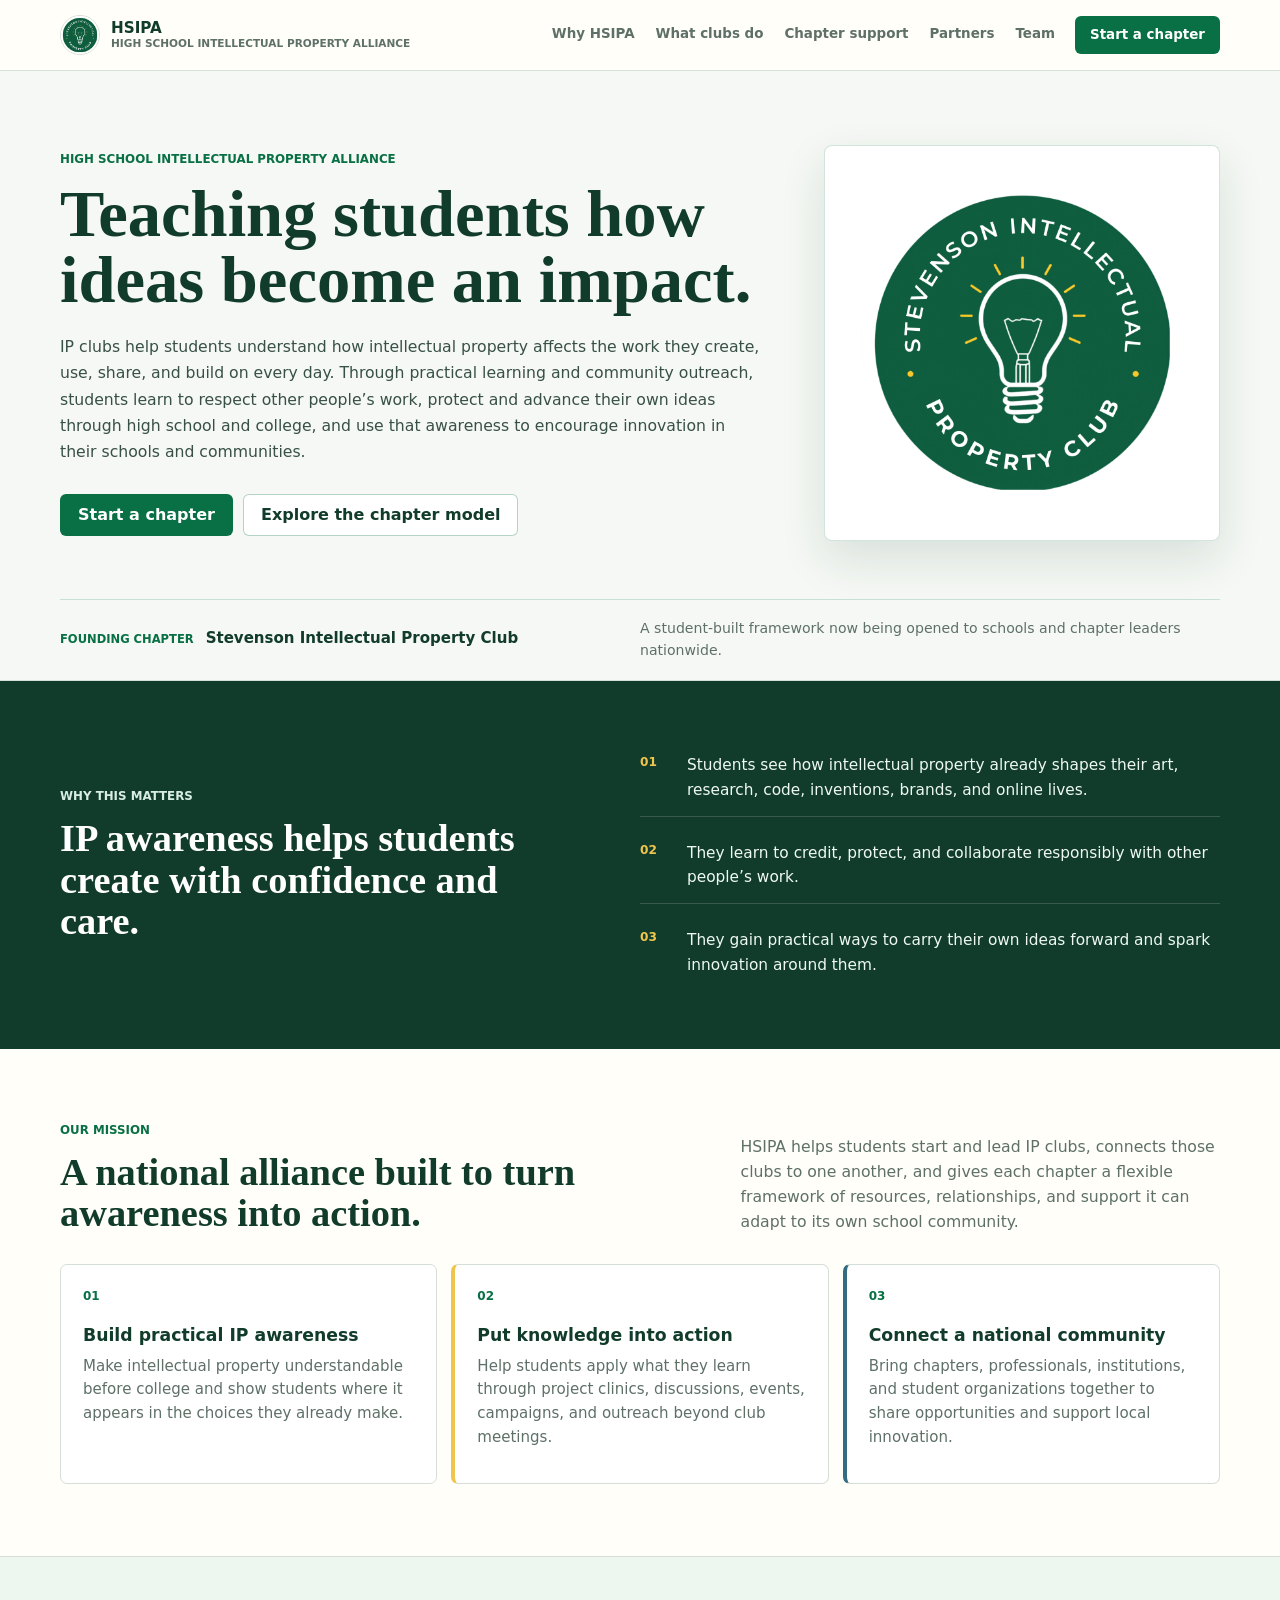
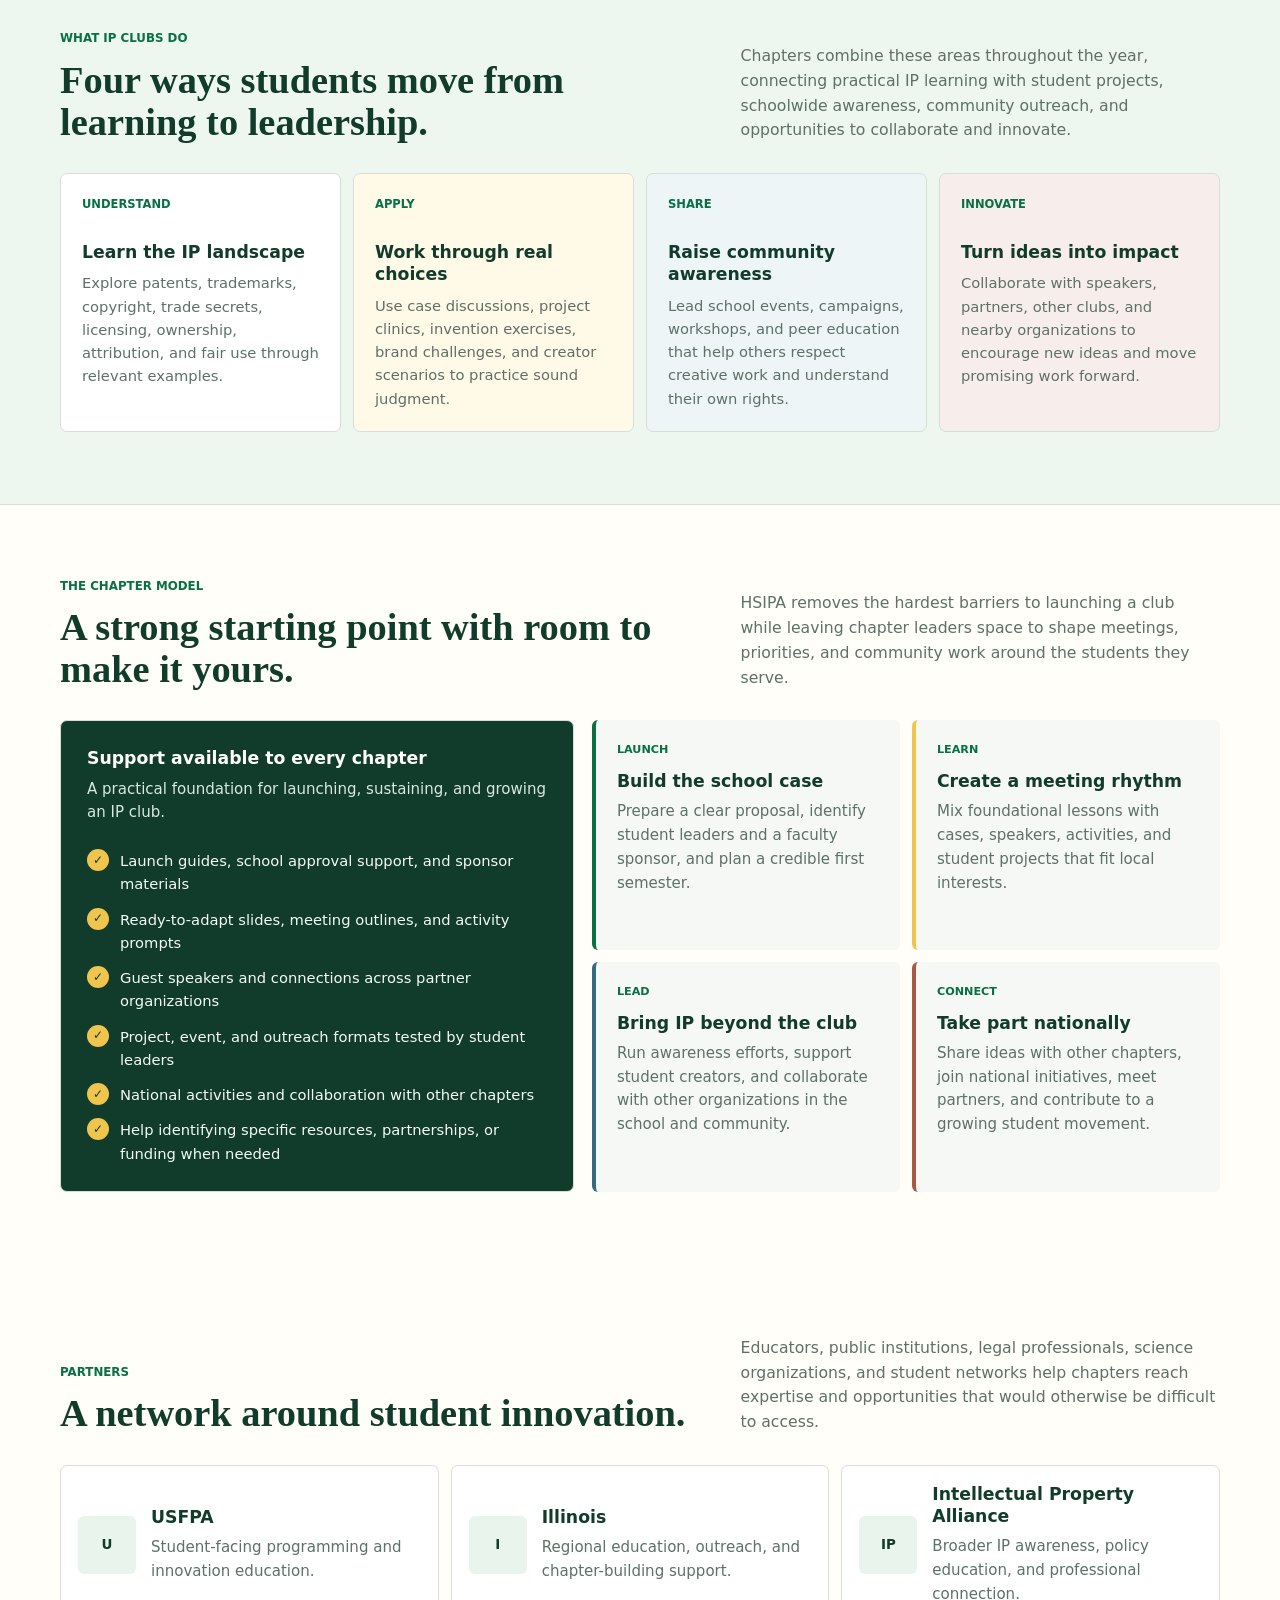
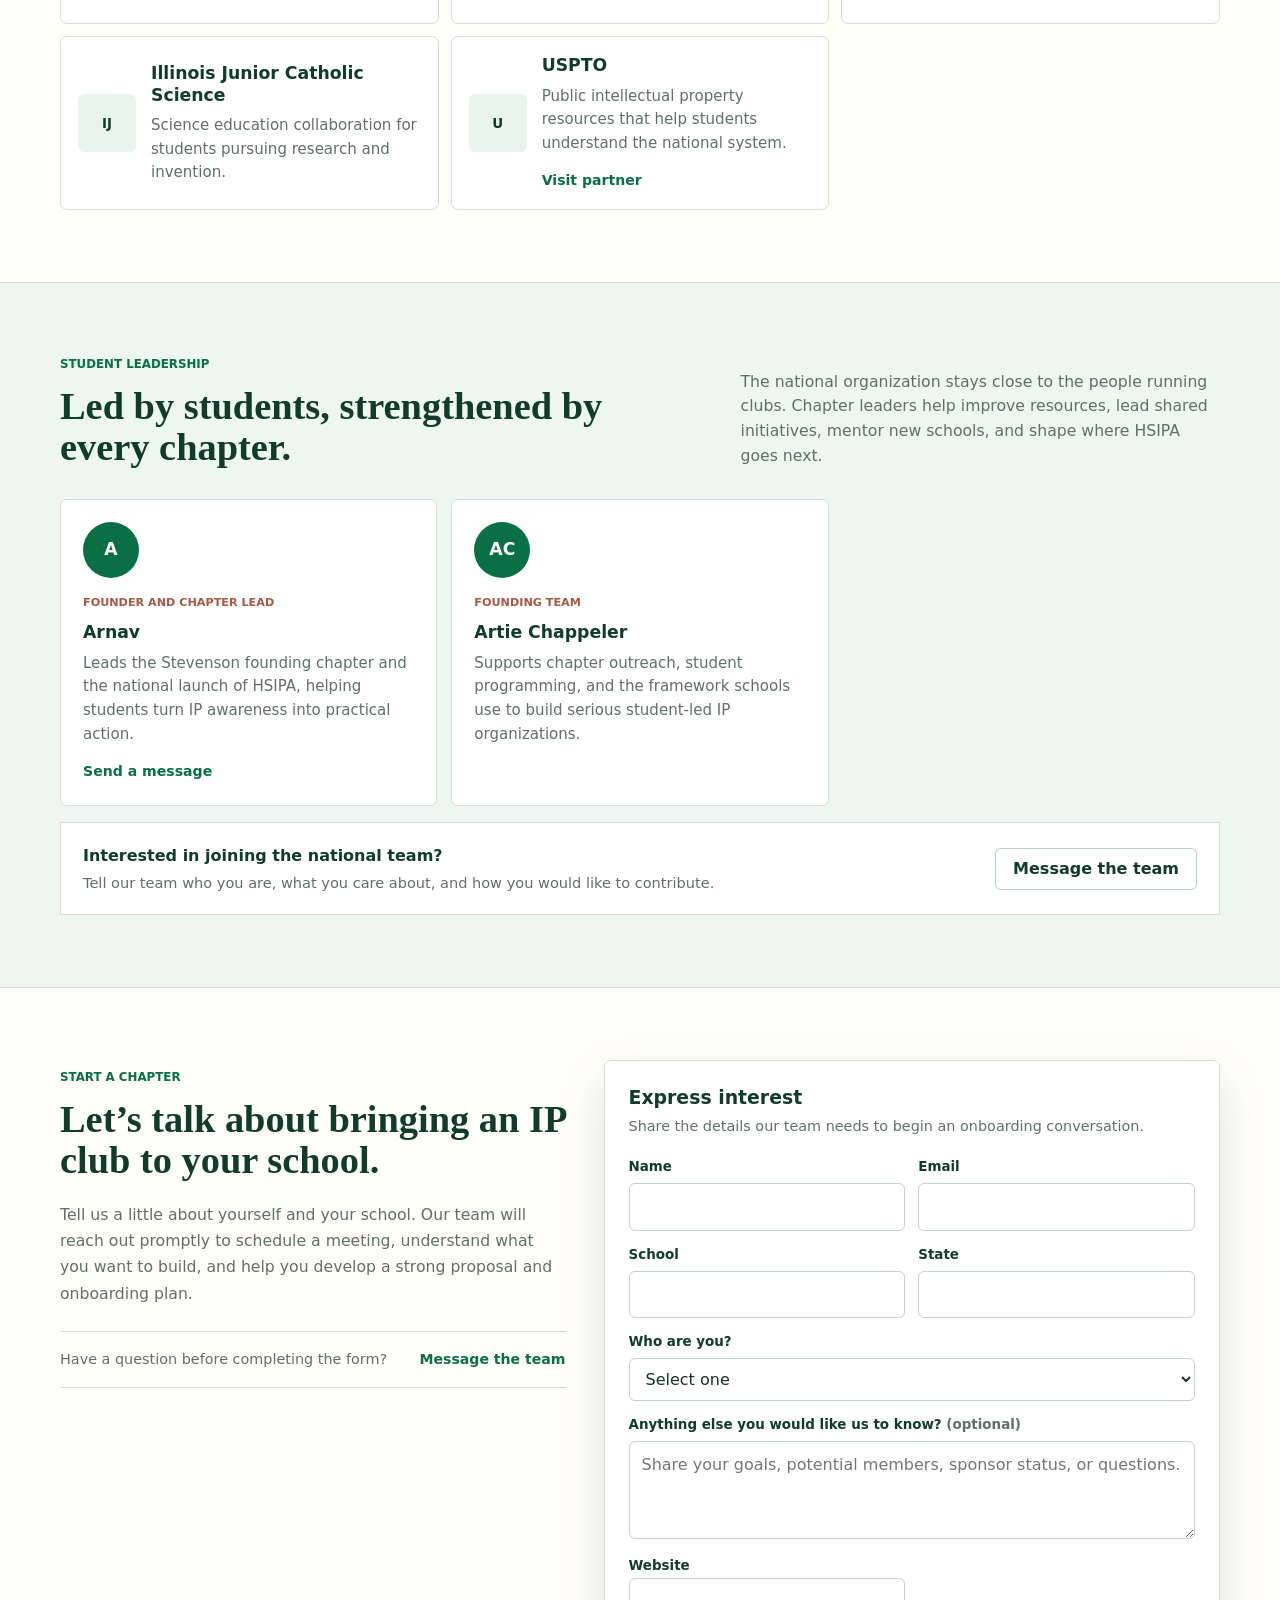
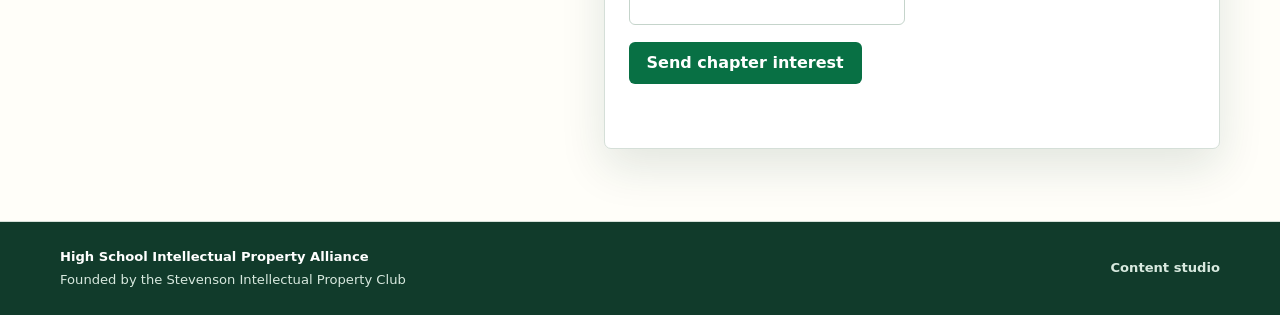
==== commit 1e0f75c8: "Send HSIPA forms through PHP" ====
--- a/index.html
+++ b/index.html
@@ -267,7 +267,7 @@
           </div>
         </div>
 
-        <form class="form-panel" id="chapter-form">
+        <form class="form-panel" id="chapter-form" action="send-message.php" method="post">
           <h3>Express interest</h3>
           <p>Share the details our team needs to begin an onboarding conversation.</p>
           <div class="form-grid">
@@ -302,9 +302,13 @@
               <label for="message">Anything else you would like us to know? <span>(optional)</span></label>
               <textarea id="message" name="message" placeholder="Share your goals, potential members, sponsor status, or questions."></textarea>
             </div>
+            <div class="hp-field" aria-hidden="true">
+              <label for="chapter-website">Website</label>
+              <input id="chapter-website" name="website" tabindex="-1" autocomplete="off">
+            </div>
           </div>
           <div class="form-actions">
-            <button class="button primary" type="submit">Prepare my chapter message</button>
+            <button class="button primary" type="submit">Send chapter interest</button>
           </div>
           <p class="form-status" id="form-status" role="status" aria-live="polite"></p>
           <div class="message-actions" id="chapter-message-actions" hidden>
@@ -317,7 +321,7 @@
   </main>
 
   <dialog class="contact-dialog" id="contact-dialog" aria-labelledby="contact-dialog-title">
-    <form class="contact-dialog-panel" id="contact-form">
+    <form class="contact-dialog-panel" id="contact-form" action="send-message.php" method="post">
       <div class="dialog-header">
         <div>
           <p class="kicker">Contact HSIPA</p>
@@ -340,9 +344,13 @@
           <label for="contact-message">Message</label>
           <textarea id="contact-message" name="message" required placeholder="How would you like to get involved or what would you like to know?"></textarea>
         </div>
+        <div class="hp-field" aria-hidden="true">
+          <label for="contact-website">Website</label>
+          <input id="contact-website" name="website" tabindex="-1" autocomplete="off">
+        </div>
       </div>
       <div class="form-actions">
-        <button class="button primary" type="submit">Prepare message</button>
+        <button class="button primary" type="submit">Send message</button>
         <button class="button secondary" id="cancel-contact-dialog" type="button">Cancel</button>
       </div>
       <p class="form-status" id="contact-status" role="status" aria-live="polite"></p>
@@ -441,6 +449,24 @@
 
     function buildMailto(recipient, subject, body) {
       return `mailto:${recipient}?subject=${encodeURIComponent(subject)}&body=${encodeURIComponent(body)}`;
+    }
+
+    async function sendToServer(data) {
+      const response = await fetch("send-message.php", {
+        method: "POST",
+        headers: { Accept: "application/json" },
+        body: data
+      });
+      let result;
+      try {
+        result = await response.json();
+      } catch {
+        throw new Error("The hosting server did not return a valid response.");
+      }
+      if (!response.ok || !result.success) {
+        throw new Error(result.message || "The message could not be sent.");
+      }
+      return result;
     }
 
     async function copyText(value, statusTarget) {
@@ -479,10 +505,11 @@
       if (event.target === contactDialog) closeContactDialog();
     });
 
-    contactForm.addEventListener("submit", (event) => {
+    contactForm.addEventListener("submit", async (event) => {
       event.preventDefault();
       const data = new FormData(contactForm);
       const context = contactContext.textContent;
+      const submitButton = contactForm.querySelector("button[type=submit]");
       const body = [
         "Hello HSIPA team,",
         "",
@@ -494,8 +521,21 @@
       ].join("\n");
       preparedContactMessage = `To: ${data.get("recipient")}\nSubject: ${context}\n\n${body}`;
       openContactEmail.href = buildMailto(data.get("recipient"), context, body);
-      contactStatus.textContent = "Your message is ready. Open your email app or copy the complete message.";
-      contactActions.hidden = false;
+      data.set("type", "contact");
+      data.set("context", context);
+      contactStatus.textContent = "Sending your message...";
+      contactActions.hidden = true;
+      submitButton.disabled = true;
+      try {
+        const result = await sendToServer(data);
+        contactStatus.textContent = result.message;
+        contactForm.reset();
+      } catch (error) {
+        contactStatus.textContent = `${error.message} You can still open your email app or copy the complete message.`;
+        contactActions.hidden = false;
+      } finally {
+        submitButton.disabled = false;
+      }
     });
 
     document.querySelector("#copy-contact-message").addEventListener("click", () => copyText(preparedContactMessage, contactStatus));
@@ -505,9 +545,10 @@
     const chapterMessageActions = document.querySelector("#chapter-message-actions");
     const openChapterEmail = document.querySelector("#open-chapter-email");
     let preparedChapterMessage = "";
-    form.addEventListener("submit", (event) => {
+    form.addEventListener("submit", async (event) => {
       event.preventDefault();
       const data = new FormData(form);
+      const submitButton = form.querySelector("button[type=submit]");
       const subject = `IP club interest: ${data.get("school")} (${data.get("state")})`;
       const body = [
         "Hello HSIPA team,",
@@ -526,8 +567,21 @@
 
       preparedChapterMessage = `To: arnav.chaphalkar@gmail.com\nSubject: ${subject}\n\n${body}`;
       openChapterEmail.href = buildMailto("arnav.chaphalkar@gmail.com", subject, body);
-      status.textContent = "Your message is ready. Send it through your email app and our team will follow up to schedule a meeting.";
-      chapterMessageActions.hidden = false;
+      data.set("type", "chapter_interest");
+      data.set("context", "Starting an IP club");
+      status.textContent = "Sending your chapter interest...";
+      chapterMessageActions.hidden = true;
+      submitButton.disabled = true;
+      try {
+        const result = await sendToServer(data);
+        status.textContent = `${result.message} Our team will follow up to schedule a meeting.`;
+        form.reset();
+      } catch (error) {
+        status.textContent = `${error.message} You can still open your email app or copy the complete message.`;
+        chapterMessageActions.hidden = false;
+      } finally {
+        submitButton.disabled = false;
+      }
     });
 
     document.querySelector("#copy-chapter-message").addEventListener("click", () => copyText(preparedChapterMessage, status));
--- a/styles.css
+++ b/styles.css
@@ -42,9 +42,9 @@
   display: flex;
   align-items: center;
   justify-content: space-between;
-  gap: 28px;
+  gap: 24px;
   width: min(1160px, calc(100% - 40px));
-  min-height: 68px;
+  min-height: 70px;
   margin: 0 auto;
 }
 
@@ -53,8 +53,11 @@
 .brand-text { display: grid; gap: 1px; line-height: 1.1; }
 .brand-text span:first-child { font-size: 0.95rem; font-weight: 850; }
 .brand-text span:last-child { color: var(--muted); font-size: 0.66rem; font-weight: 760; text-transform: uppercase; }
-.nav-links { display: flex; align-items: center; gap: 18px; color: var(--muted); font-size: 0.86rem; font-weight: 720; }
-.nav-links > a:not(.button):hover, .text-link:hover, .footer a:hover { color: var(--pine); }
+.nav-links { display: flex; align-items: center; gap: 3px; color: var(--muted); font-size: 0.84rem; font-weight: 760; }
+.nav-links > a:not(.button) { padding: 8px 9px; border-bottom: 2px solid transparent; }
+.nav-links > a:not(.button):hover { color: var(--pine-dark); border-bottom-color: var(--pine); background: var(--mist); }
+.nav-links .nav-cta { margin-left: 8px; }
+.text-link:hover, .text-button:hover, .footer a:hover { color: var(--pine-dark); }
 
 .button {
   display: inline-flex;
@@ -85,8 +88,7 @@
   padding: 74px 0 58px;
 }
 .hero-content { max-width: 750px; }
-.kicker { margin: 0 0 14px; color: var(--pine); font-size: 0.74rem; font-weight: 900; text-transform: uppercase; }
-.kicker::before { display: inline-block; width: 28px; height: 3px; margin: 0 9px 3px 0; content: ""; background: var(--yellow); }
+.kicker { margin: 0 0 12px; color: var(--pine); font-size: 0.74rem; font-weight: 900; text-transform: uppercase; }
 .kicker.light { color: #d9eee3; }
 h1, h2, h3, p { margin-top: 0; }
 h1, h2 { color: var(--pine-dark); font-family: Georgia, "Times New Roman", serif; font-weight: 700; letter-spacing: 0; }
@@ -120,8 +122,8 @@
 .mission-grid, .team-grid { display: grid; grid-template-columns: repeat(3, minmax(0, 1fr)); gap: 14px; }
 .mission-card, .team-card, .partner, .form-panel, .chapter-card, .directory-item { border: 1px solid var(--line); border-radius: 7px; background: var(--white); }
 .mission-card { min-height: 220px; padding: 22px; }
-.mission-card:nth-child(2) { border-top: 4px solid var(--yellow); }
-.mission-card:nth-child(3) { border-top: 4px solid var(--blue); }
+.mission-card:nth-child(2) { border-left: 4px solid var(--yellow); }
+.mission-card:nth-child(3) { border-left: 4px solid var(--blue); }
 .mission-number { display: block; margin-bottom: 18px; color: var(--pine); font-size: 0.75rem; font-weight: 900; }
 .mission-card p, .team-card p, .partner p, .roadmap-item p, .chapter-card p, .directory-item p { margin-bottom: 0; color: var(--muted); font-size: 0.94rem; }
 
@@ -151,10 +153,13 @@
 .directory-item { padding: 21px; }
 .directory-item > span { display: block; margin-bottom: 13px; color: var(--pine); font-size: 0.72rem; font-weight: 900; text-transform: uppercase; }
 .directory-item p + p { margin-top: 8px; }
+.directory-actions { display: flex; flex-wrap: wrap; gap: 8px; margin-top: 17px; }
+.directory-actions .button { min-height: 38px; padding-inline: 13px; font-size: 0.84rem; }
 .partner { display: grid; grid-template-columns: 58px 1fr; gap: 15px; align-items: center; min-height: 120px; padding: 17px; }
 .partner-mark, .partner-logo { width: 58px; height: 58px; border-radius: 6px; object-fit: contain; }
 .partner-mark { display: grid; place-items: center; color: var(--pine-dark); background: var(--mint); font-size: 0.84rem; font-weight: 900; }
 .text-link { display: inline-flex; margin-top: 13px; color: var(--pine); font-size: 0.88rem; font-weight: 850; }
+.text-button { display: inline-flex; margin-top: 13px; padding: 0; border: 0; cursor: pointer; color: var(--pine); background: transparent; font: inherit; font-size: 0.88rem; font-weight: 850; }
 
 .team-card { padding: 22px; }
 .avatar { display: grid; place-items: center; width: 56px; height: 56px; margin-bottom: 16px; border-radius: 50%; color: var(--white); background: var(--pine); font-size: 1.08rem; font-weight: 900; }
@@ -169,6 +174,7 @@
 .join-copy .lead { margin-top: 20px; line-height: 1.68; }
 .contact-panel { display: flex; align-items: center; justify-content: space-between; gap: 18px; margin-top: 24px; padding: 16px 0; border-block: 1px solid var(--line); color: var(--muted); font-size: 0.9rem; }
 .contact-panel a { color: var(--pine); font-weight: 850; }
+.contact-panel .text-button { margin-top: 0; }
 .form-panel { padding: 24px; box-shadow: var(--shadow); }
 .form-panel h3 { margin-bottom: 6px; font-size: 1.18rem; }
 .form-panel > p { margin: 0 0 18px; color: var(--muted); font-size: 0.9rem; }
@@ -183,6 +189,15 @@
 .form-actions { margin-top: 17px; }
 .form-status { min-height: 22px; margin: 12px 0 0; color: var(--pine); font-size: 0.88rem; font-weight: 760; }
 .form-status a { text-decoration: underline; }
+.message-actions { display: flex; flex-wrap: wrap; gap: 8px; margin-top: 12px; }
+
+.contact-dialog { width: min(640px, calc(100% - 28px)); max-height: calc(100vh - 32px); margin: auto; padding: 0; border: 1px solid var(--line); border-radius: 8px; color: var(--ink); background: var(--white); box-shadow: 0 28px 80px rgba(17, 59, 43, 0.28); }
+.contact-dialog::backdrop { background: rgba(17, 49, 39, 0.6); }
+.contact-dialog-panel { padding: 26px; }
+.dialog-header { display: flex; align-items: flex-start; justify-content: space-between; gap: 22px; margin-bottom: 10px; }
+.dialog-header h2 { font-size: clamp(1.65rem, 4vw, 2.25rem); }
+.dialog-close { display: grid; flex: 0 0 38px; place-items: center; width: 38px; height: 38px; border: 1px solid var(--line); border-radius: 5px; cursor: pointer; color: var(--pine-dark); background: var(--mist); font-size: 1.35rem; line-height: 1; }
+.dialog-context { margin: 0 0 18px; color: var(--muted); font-size: 0.92rem; }
 
 .footer { border-top: 1px solid var(--line); background: var(--pine-dark); }
 .footer-inner { display: flex; align-items: center; justify-content: space-between; gap: 20px; width: min(1160px, calc(100% - 40px)); margin: 0 auto; padding: 25px 0; color: #d8e9df; font-size: 0.82rem; }
@@ -192,7 +207,7 @@
 
 @media (max-width: 960px) {
   .nav { align-items: flex-start; flex-direction: column; gap: 10px; padding: 11px 0; }
-  .nav-links { width: 100%; gap: 13px; overflow-x: auto; padding-bottom: 2px; }
+  .nav-links { width: 100%; gap: 3px; overflow-x: auto; padding-bottom: 2px; }
   .nav-links a { white-space: nowrap; }
   .hero-inner, .statement-inner, .section-header, .chapter-layout, .join-layout { grid-template-columns: 1fr; }
   .hero-inner { gap: 38px; padding: 54px 0 42px; }
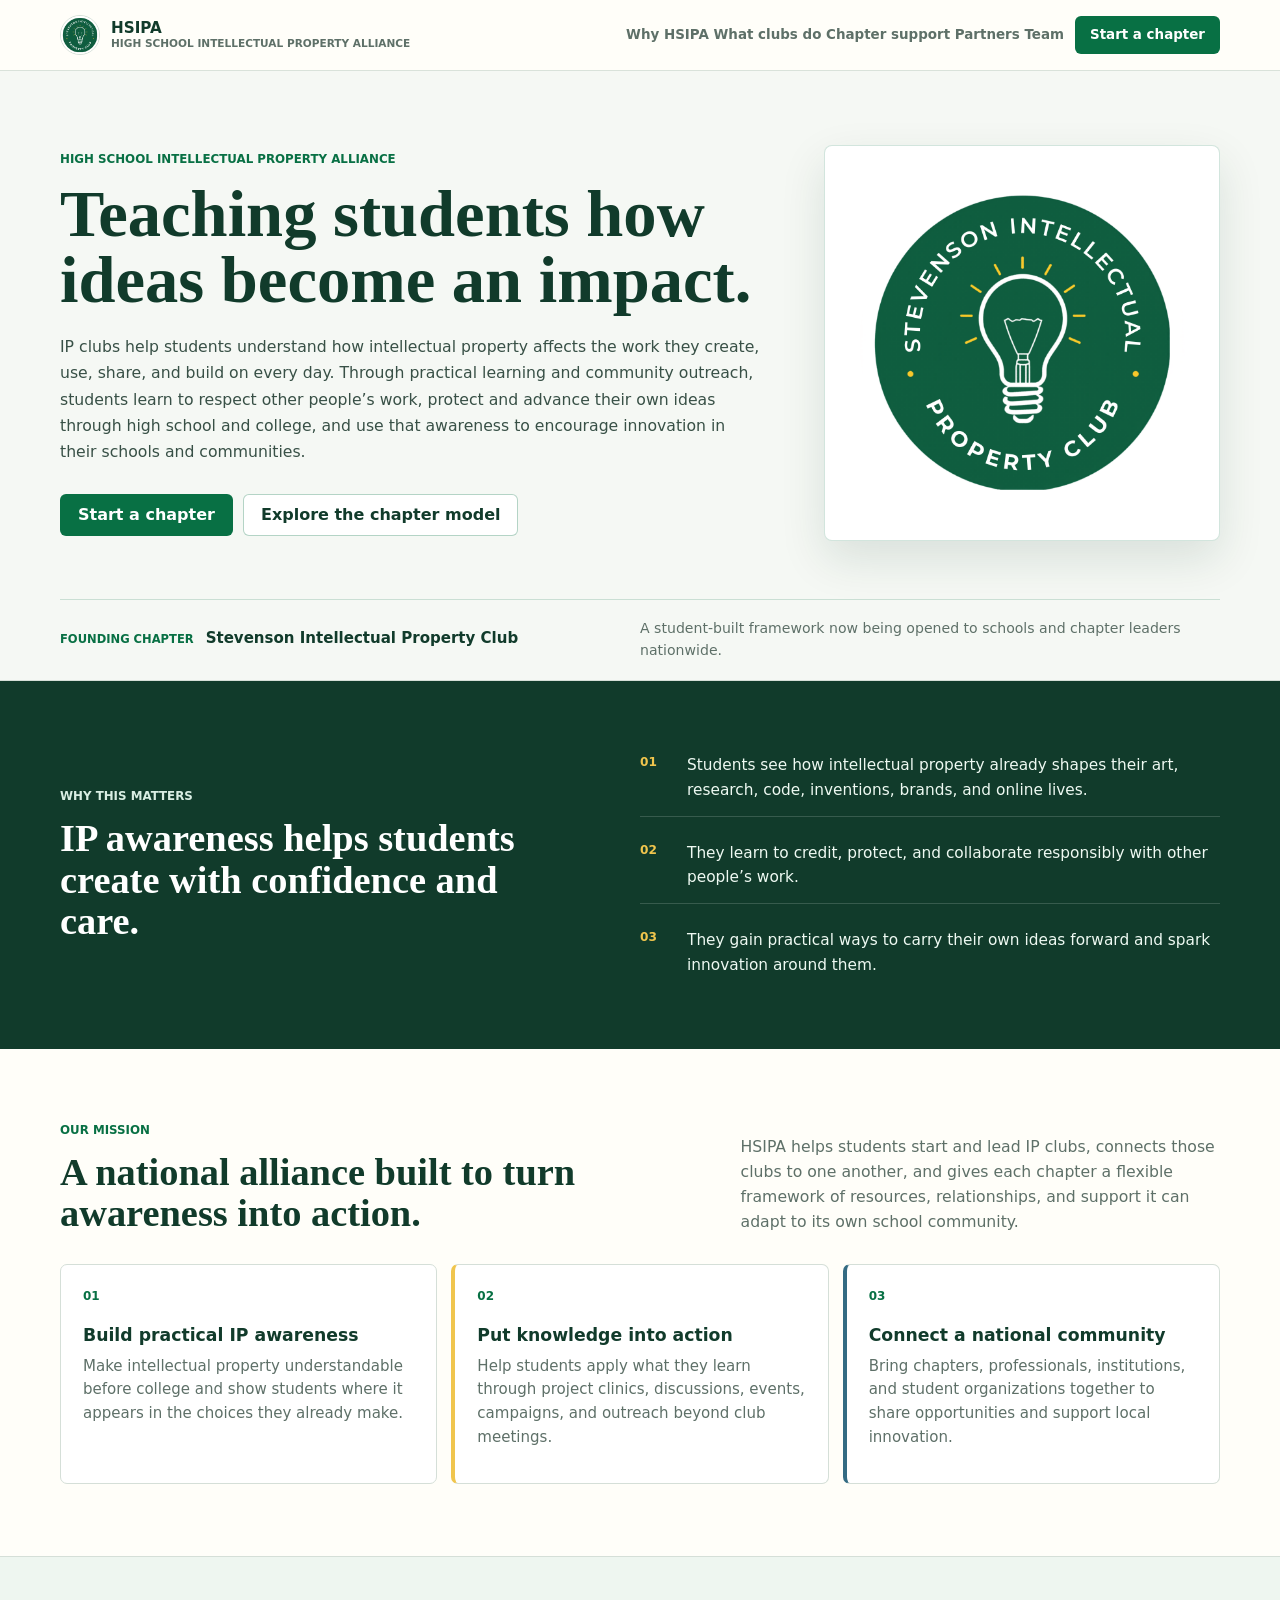
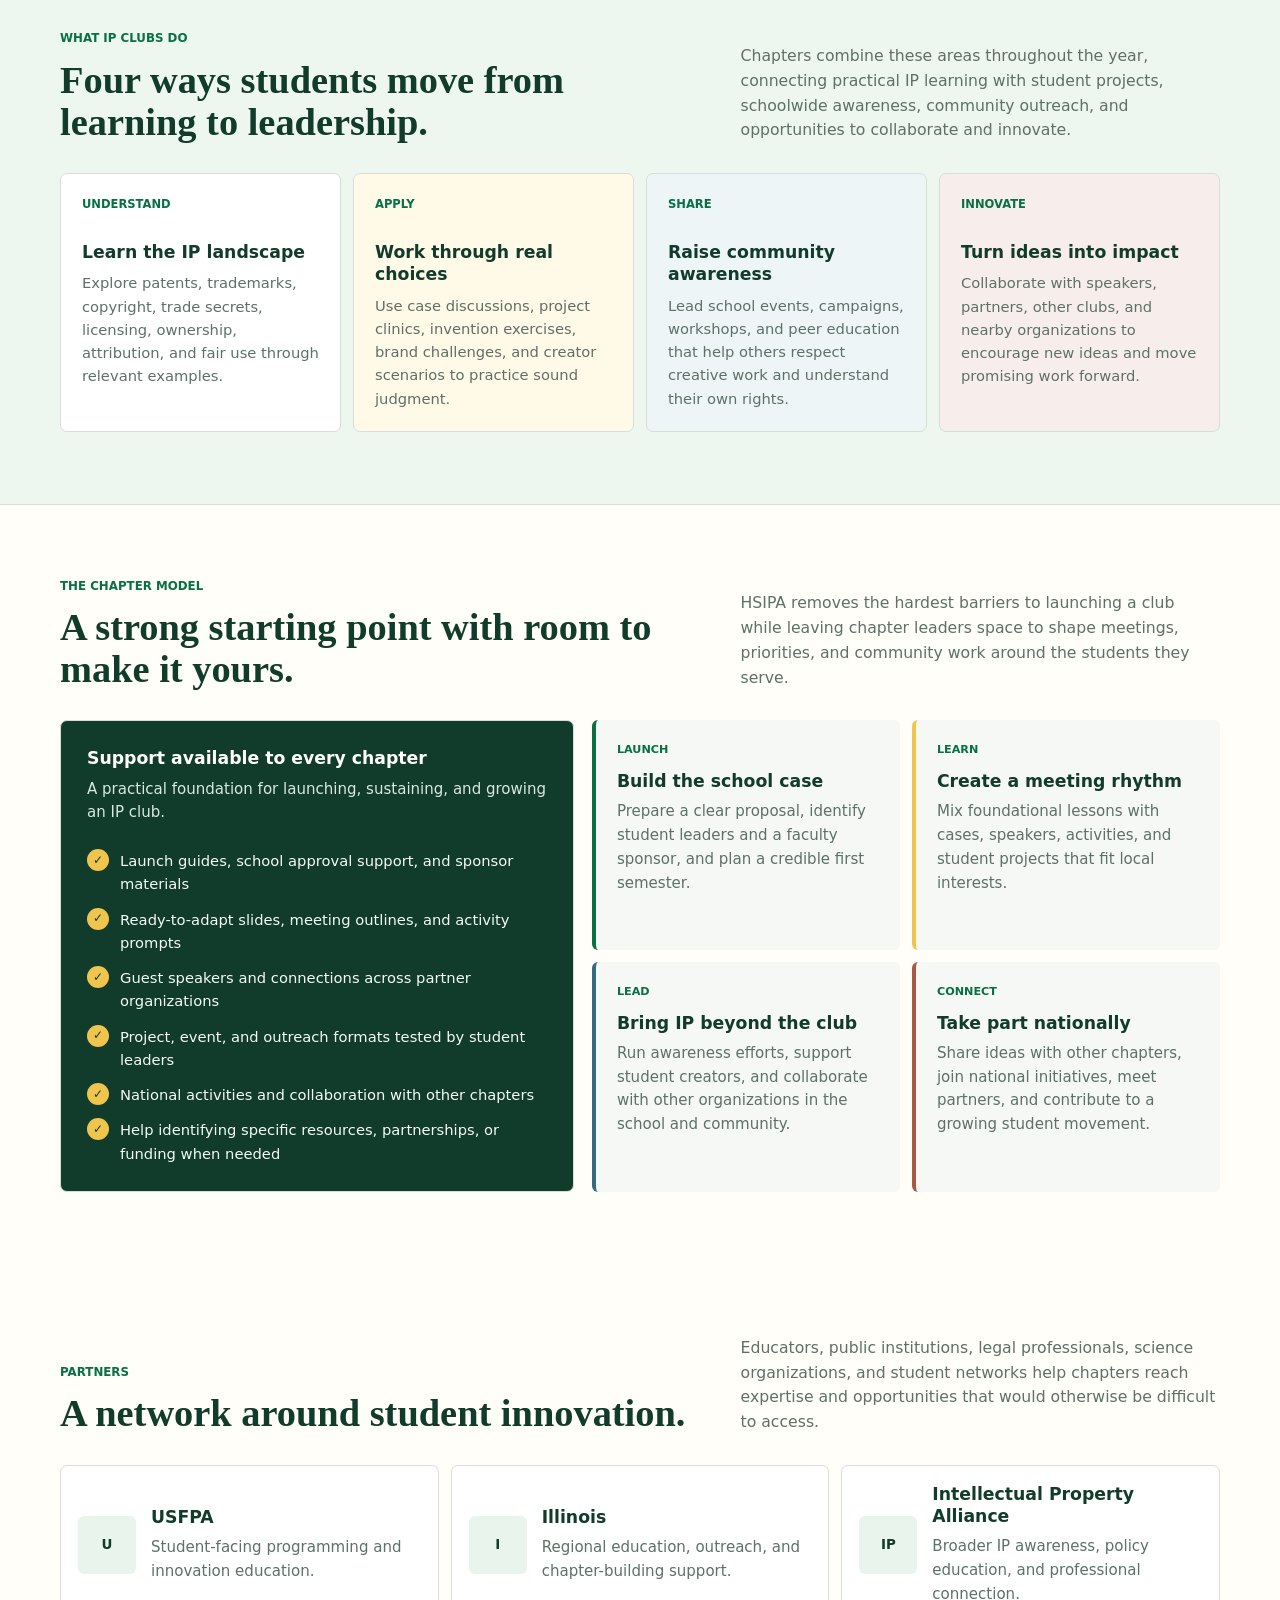
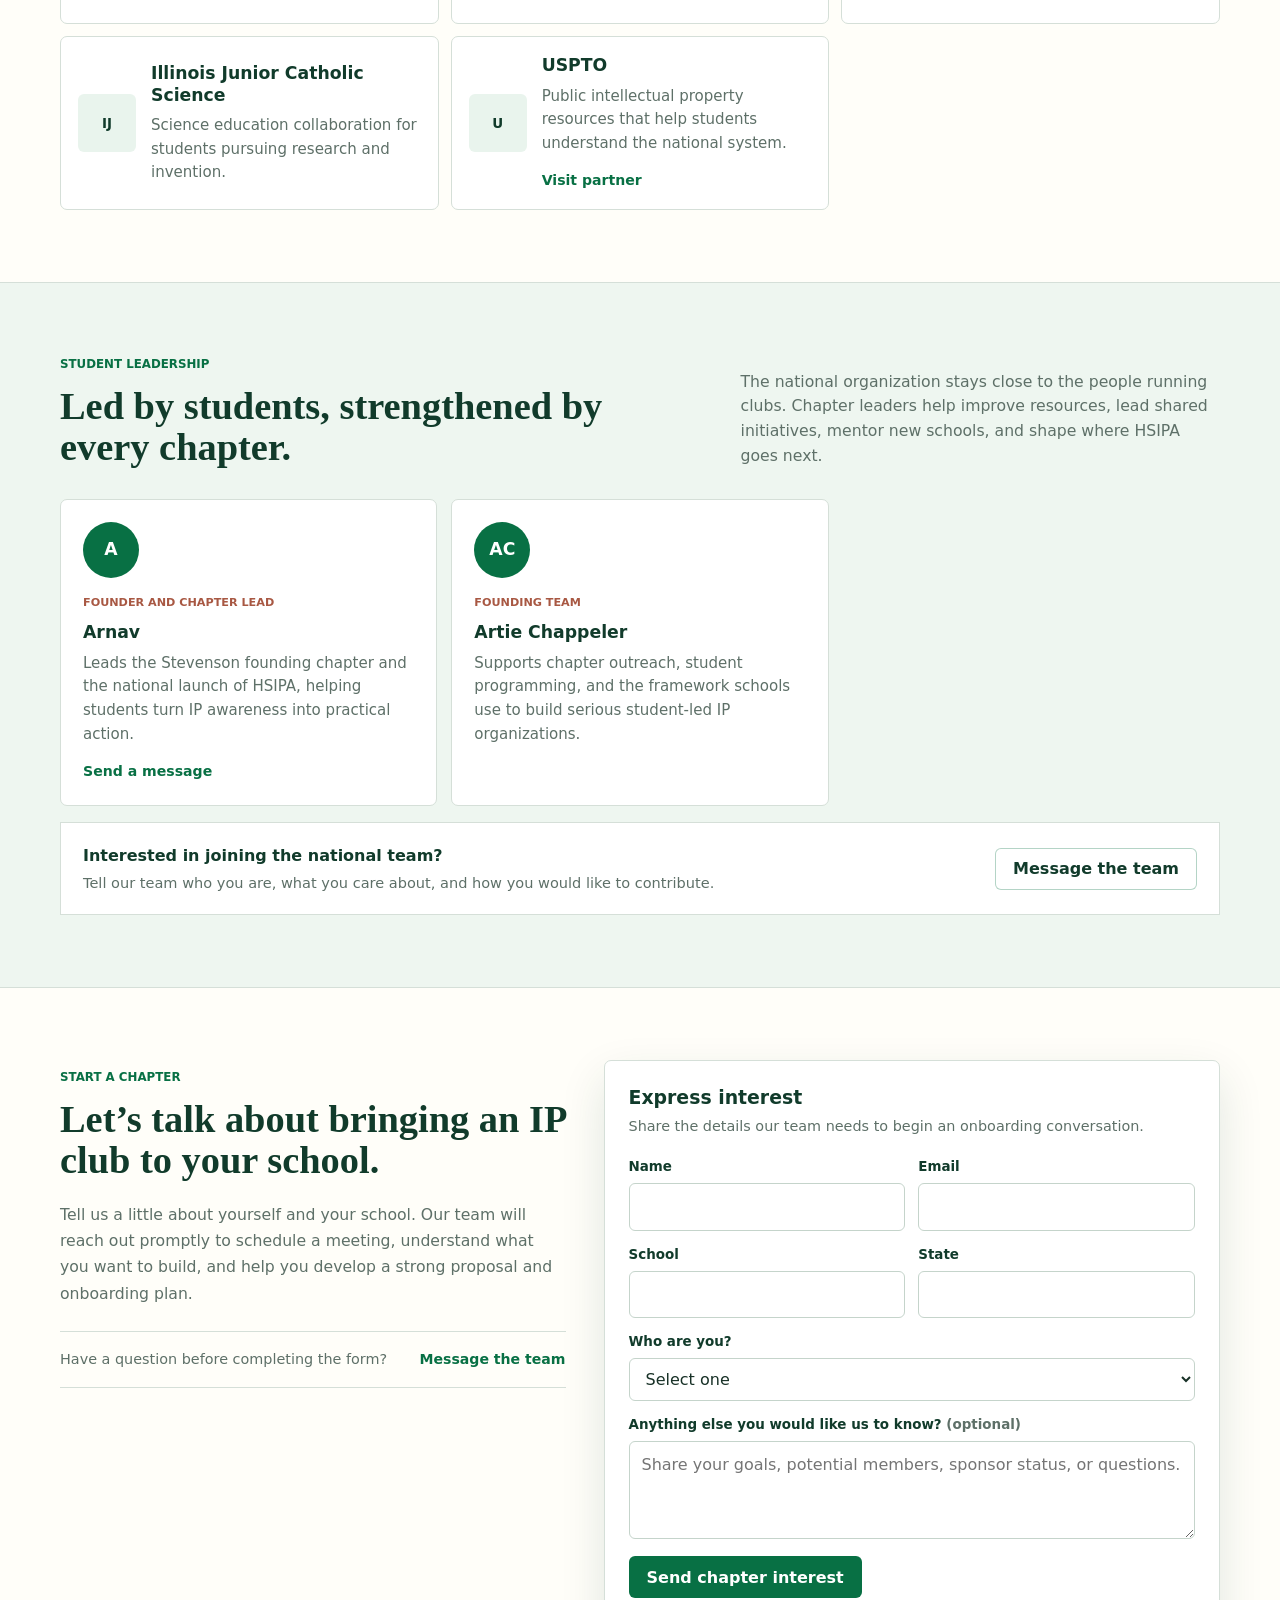
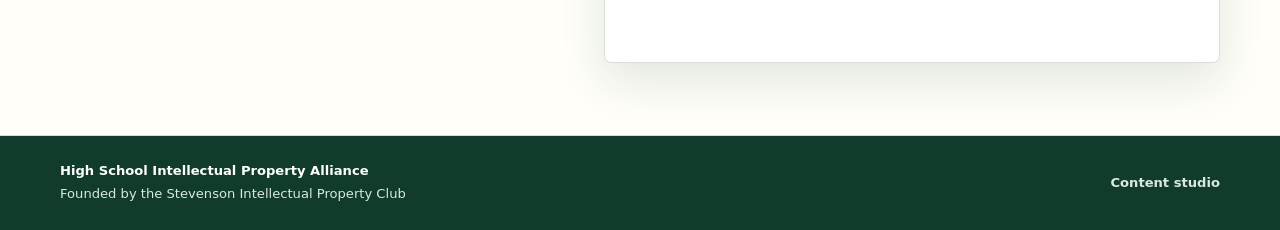
==== commit b56e14fa: "Clarify HSIPA navigation" ====
--- a/index.html
+++ b/index.html
@@ -18,11 +18,13 @@
         </span>
       </a>
       <div class="nav-links">
-        <a href="#mission">Why HSIPA</a>
-        <a href="#program">What clubs do</a>
-        <a href="#chapters">Chapter support</a>
-        <a href="#partners">Partners</a>
-        <a href="#team">Team</a>
+        <div class="nav-sections">
+          <a href="#mission">Why HSIPA</a>
+          <a href="#program">What clubs do</a>
+          <a href="#chapters">Chapter support</a>
+          <a href="#partners">Partners</a>
+          <a href="#team">Team</a>
+        </div>
         <a class="button primary nav-cta" href="#start">Start a chapter</a>
       </div>
     </nav>
--- a/styles.css
+++ b/styles.css
@@ -72,6 +72,7 @@
   transition: transform 160ms ease, background 160ms ease, border-color 160ms ease;
 }
 .button:hover { transform: translateY(-1px); }
+.button:disabled { cursor: wait; opacity: 0.62; transform: none; }
 .button.primary { color: var(--white); background: var(--pine); }
 .button.primary:hover { background: var(--pine-dark); }
 .button.secondary { color: var(--pine-dark); border-color: rgba(8, 112, 68, 0.3); background: var(--white); }
@@ -181,6 +182,7 @@
 .form-grid { display: grid; grid-template-columns: repeat(2, minmax(0, 1fr)); gap: 13px; }
 .field { display: grid; gap: 6px; }
 .field.full { grid-column: 1 / -1; }
+.hp-field { position: absolute; left: -10000px; width: 1px; height: 1px; overflow: hidden; }
 label { color: var(--pine-dark); font-size: 0.84rem; font-weight: 820; }
 label span { color: var(--muted); font-weight: 600; }
 input, textarea, select { width: 100%; border: 1px solid #c5d4cb; border-radius: 6px; padding: 10px 12px; color: var(--ink); background: var(--white); }
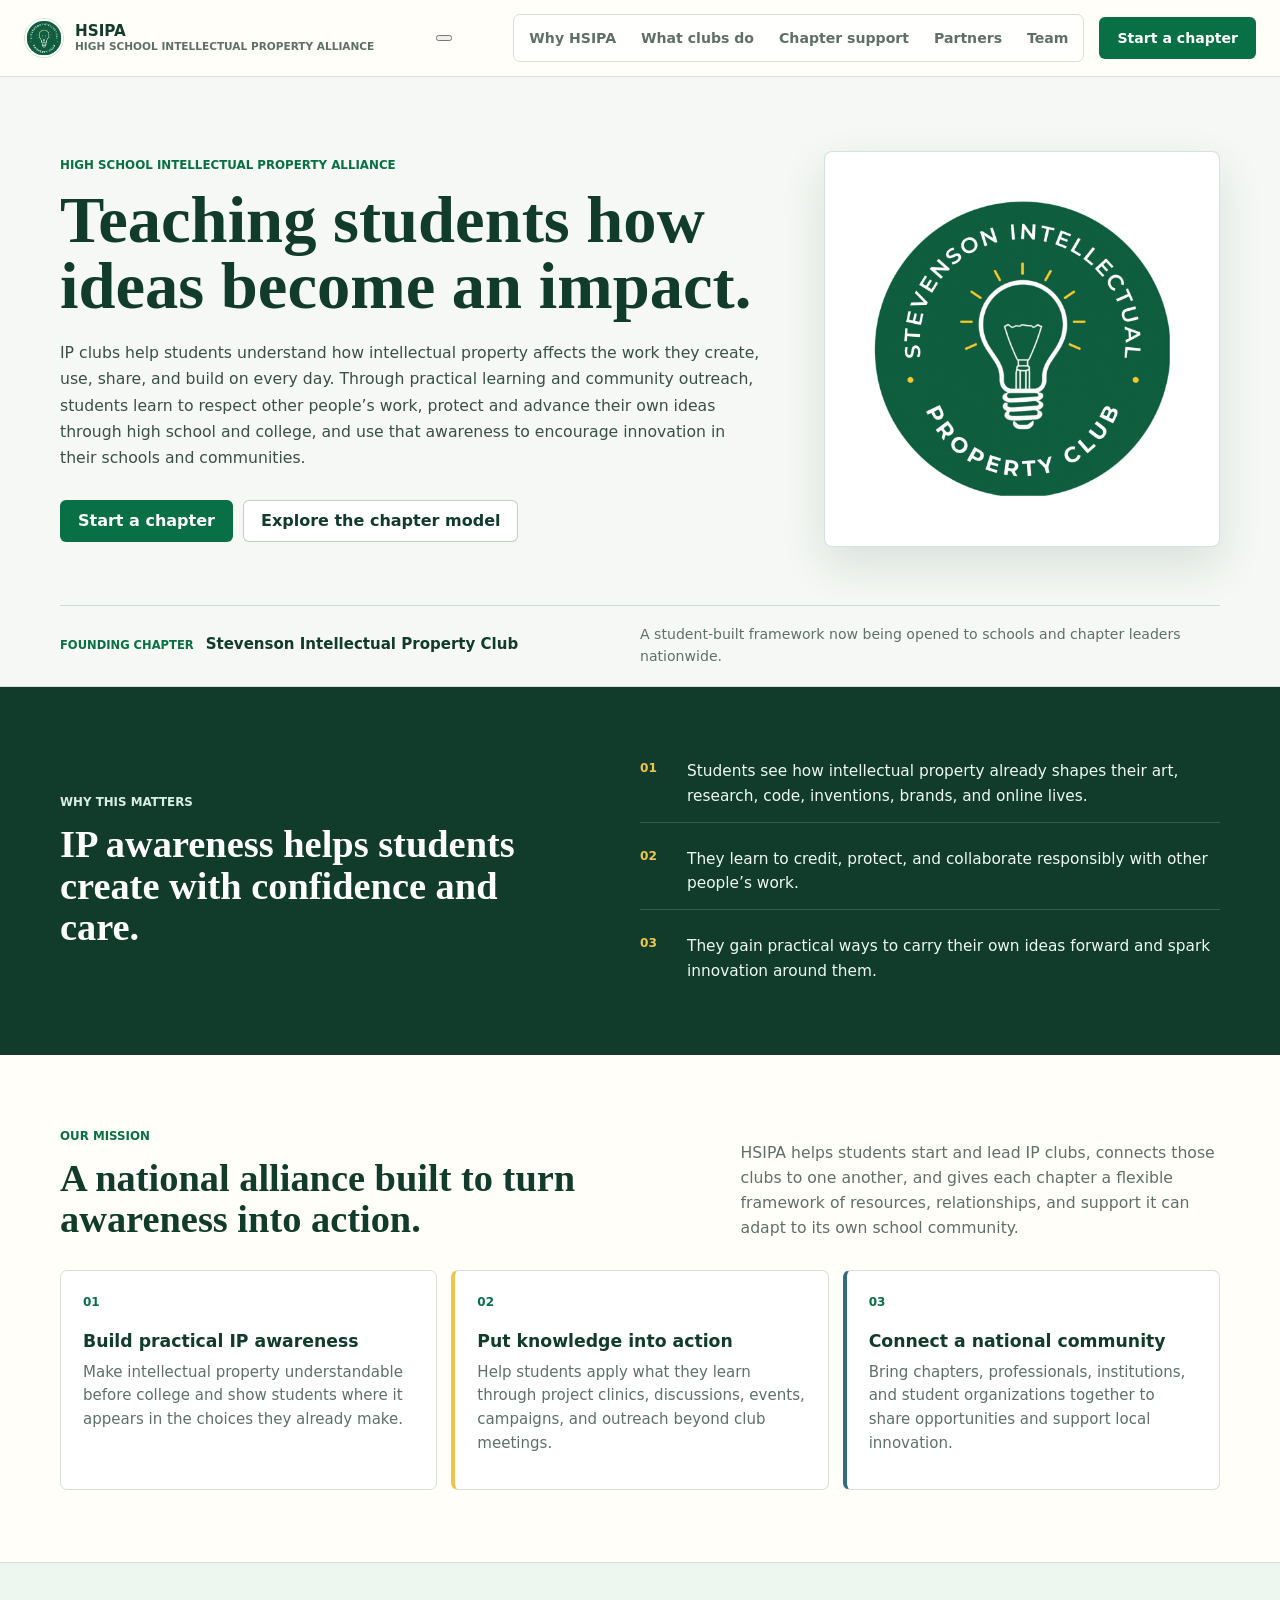
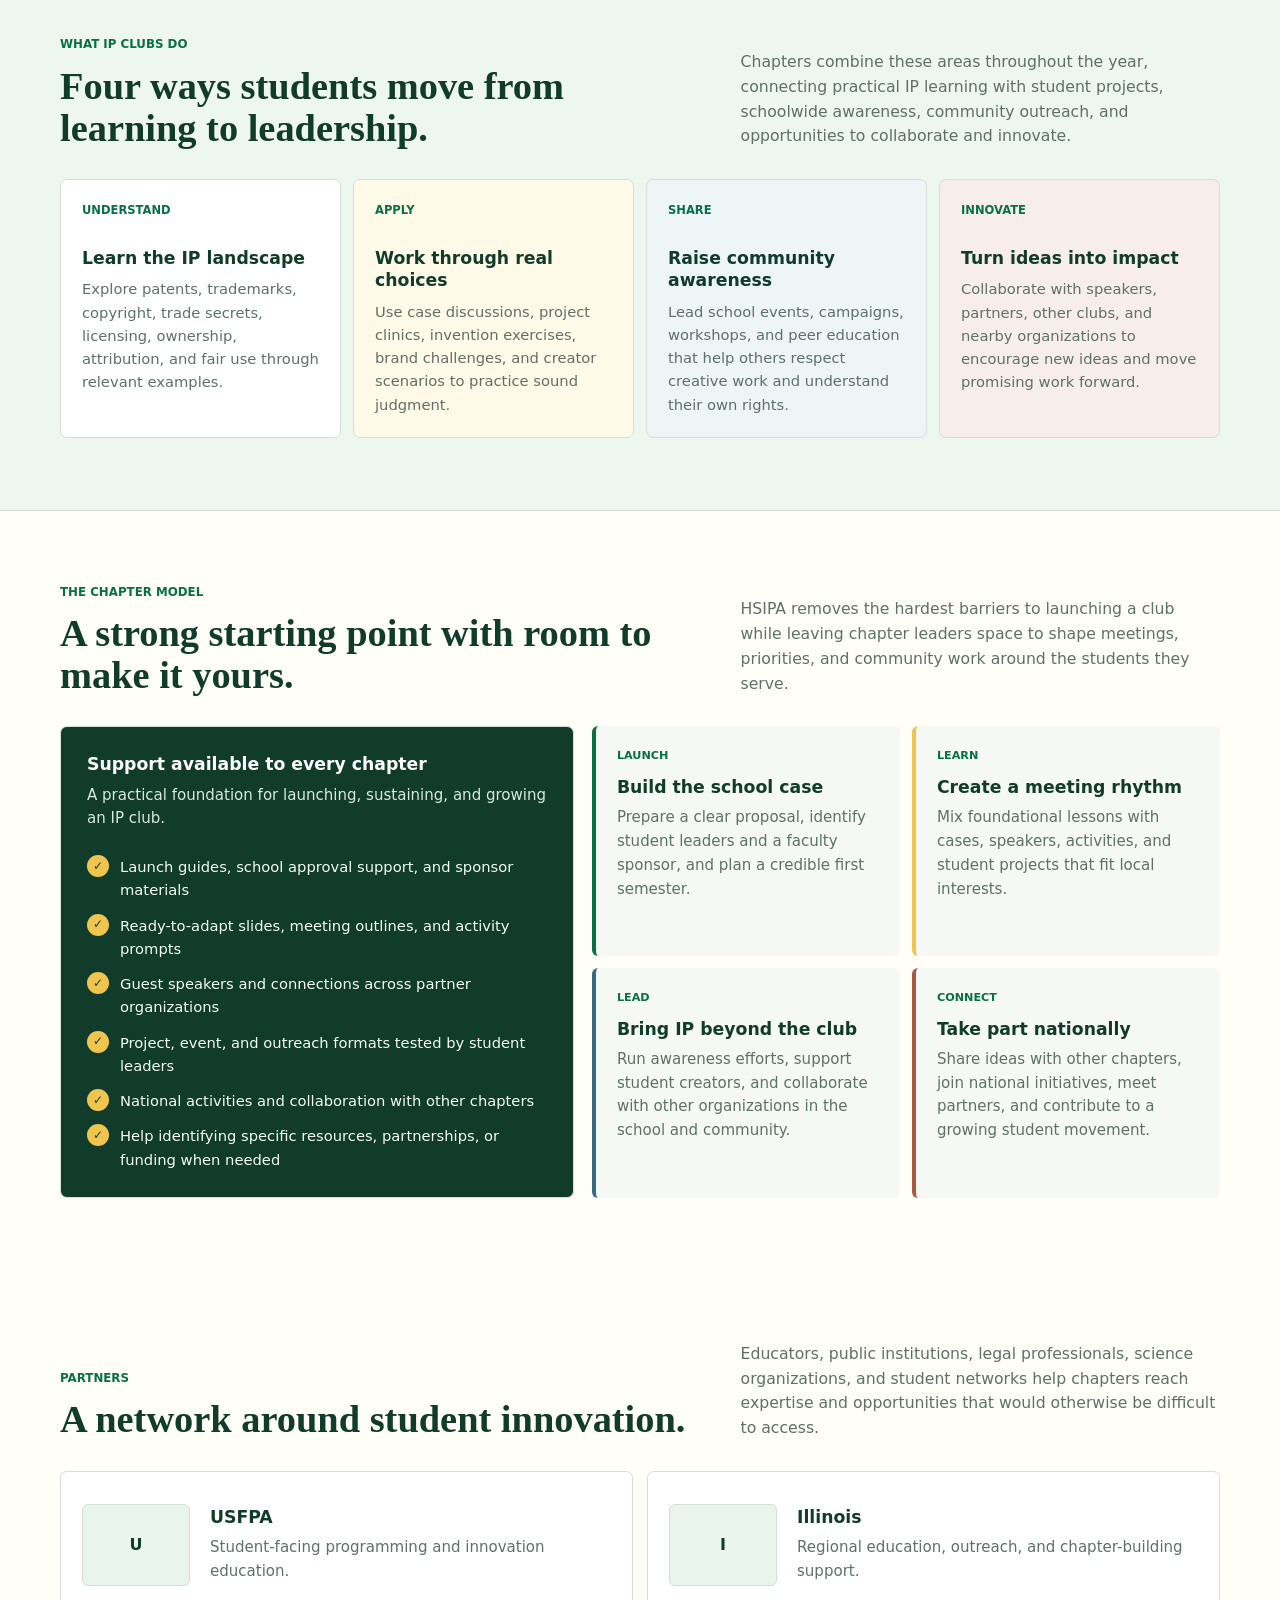
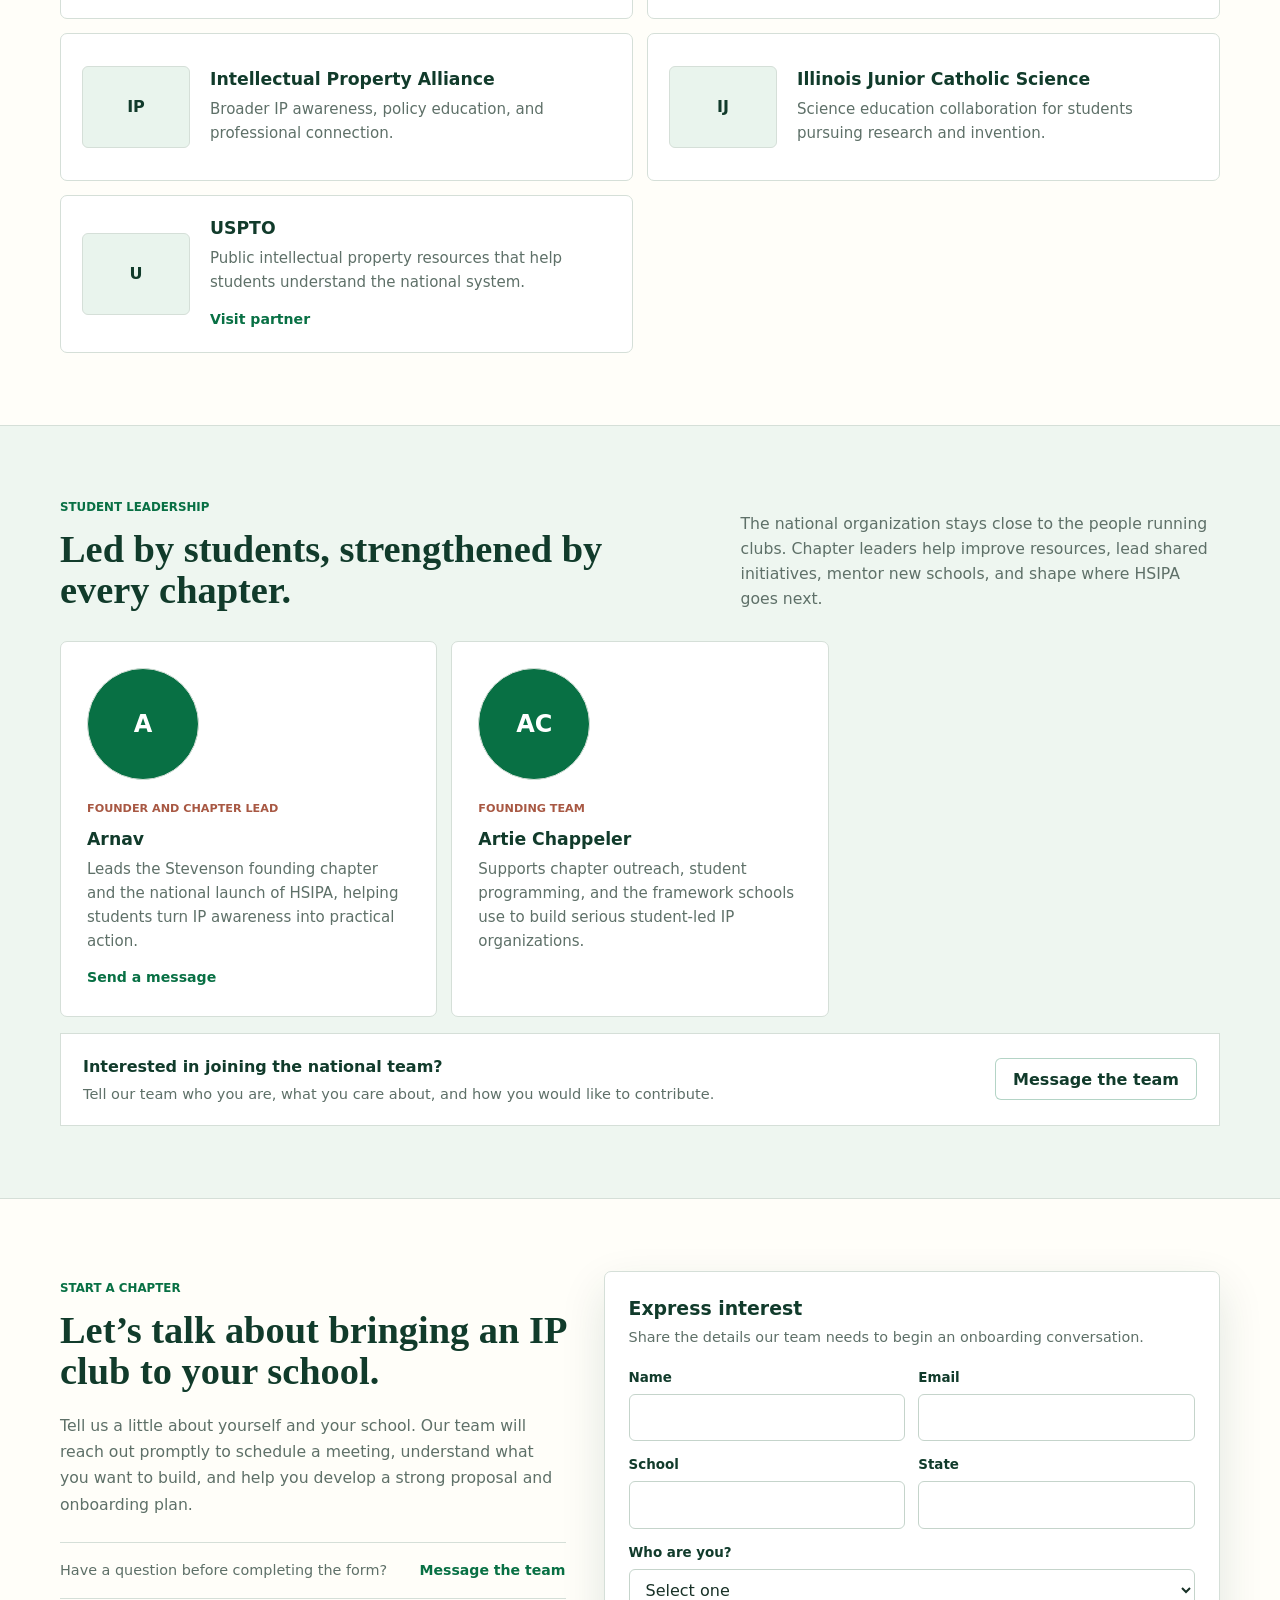
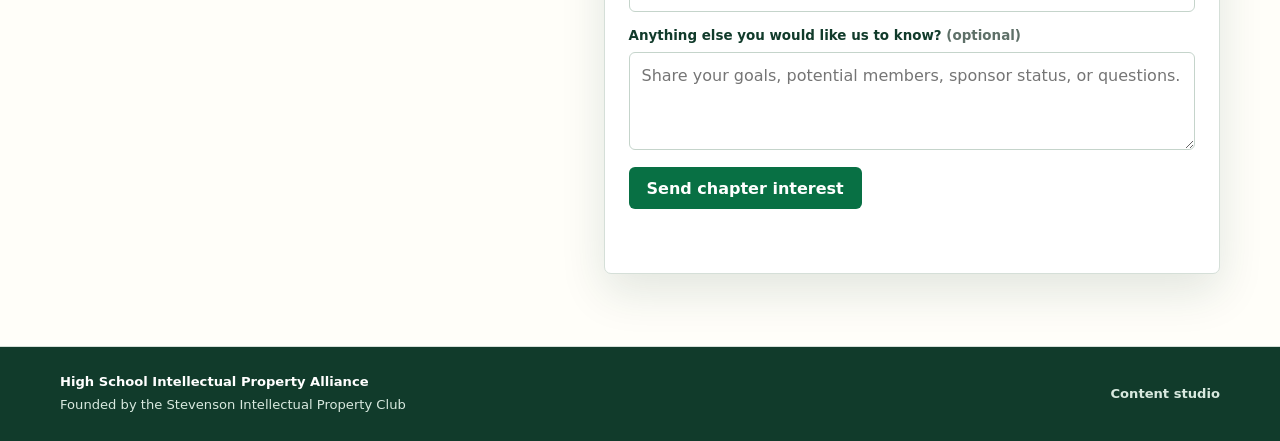
==== commit aa32d389: "Make navigation responsive" ====
--- a/index.html
+++ b/index.html
@@ -17,7 +17,12 @@
           <span>High School Intellectual Property Alliance</span>
         </span>
       </a>
-      <div class="nav-links">
+      <button class="nav-toggle" type="button" aria-expanded="false" aria-controls="primary-nav-links" aria-label="Open navigation">
+        <span aria-hidden="true"></span>
+        <span aria-hidden="true"></span>
+        <span aria-hidden="true"></span>
+      </button>
+      <div class="nav-links" id="primary-nav-links">
         <div class="nav-sections">
           <a href="#mission">Why HSIPA</a>
           <a href="#program">What clubs do</a>
@@ -587,6 +592,31 @@
     });
 
     document.querySelector("#copy-chapter-message").addEventListener("click", () => copyText(preparedChapterMessage, status));
+
+    const navToggle = document.querySelector(".nav-toggle");
+    const navLinks = document.querySelector("#primary-nav-links");
+
+    function setNavigationOpen(isOpen) {
+      navToggle.setAttribute("aria-expanded", String(isOpen));
+      navToggle.setAttribute("aria-label", isOpen ? "Close navigation" : "Open navigation");
+      navLinks.classList.toggle("is-open", isOpen);
+    }
+
+    navToggle.addEventListener("click", () => {
+      setNavigationOpen(navToggle.getAttribute("aria-expanded") !== "true");
+    });
+
+    navLinks.addEventListener("click", (event) => {
+      if (event.target.closest("a")) setNavigationOpen(false);
+    });
+
+    document.addEventListener("keydown", (event) => {
+      if (event.key === "Escape") setNavigationOpen(false);
+    });
+
+    window.addEventListener("resize", () => {
+      if (window.innerWidth > 1060) setNavigationOpen(false);
+    });
   </script>
 </body>
 </html>
--- a/styles.css
+++ b/styles.css
@@ -42,21 +42,22 @@
   display: flex;
   align-items: center;
   justify-content: space-between;
-  gap: 24px;
-  width: min(1160px, calc(100% - 40px));
-  min-height: 70px;
+  gap: 32px;
+  width: min(1240px, calc(100% - 48px));
+  min-height: 76px;
   margin: 0 auto;
 }
 
-.brand { display: flex; align-items: center; gap: 11px; min-width: 210px; color: var(--pine-dark); }
+.brand { display: flex; align-items: center; gap: 11px; min-width: 220px; color: var(--pine-dark); }
 .brand-logo { width: 40px; height: 40px; border: 1px solid var(--line); border-radius: 50%; object-fit: cover; }
 .brand-text { display: grid; gap: 1px; line-height: 1.1; }
 .brand-text span:first-child { font-size: 0.95rem; font-weight: 850; }
 .brand-text span:last-child { color: var(--muted); font-size: 0.66rem; font-weight: 760; text-transform: uppercase; }
-.nav-links { display: flex; align-items: center; gap: 3px; color: var(--muted); font-size: 0.84rem; font-weight: 760; }
-.nav-links > a:not(.button) { padding: 8px 9px; border-bottom: 2px solid transparent; }
-.nav-links > a:not(.button):hover { color: var(--pine-dark); border-bottom-color: var(--pine); background: var(--mist); }
-.nav-links .nav-cta { margin-left: 8px; }
+.nav-links { display: flex; align-items: center; gap: 15px; color: var(--muted); font-size: 0.88rem; font-weight: 760; }
+.nav-sections { display: flex; align-items: center; gap: 3px; padding: 4px; border: 1px solid var(--line); border-radius: 7px; background: rgba(255, 255, 255, 0.72); }
+.nav-sections a { padding: 8px 11px; border-radius: 4px; }
+.nav-sections a:hover, .nav-sections a:focus-visible { color: var(--pine-dark); background: var(--mint); outline: none; }
+.nav-links .nav-cta { flex: 0 0 auto; }
 .text-link:hover, .text-button:hover, .footer a:hover { color: var(--pine-dark); }
 
 .button {
@@ -76,7 +77,7 @@
 .button.primary { color: var(--white); background: var(--pine); }
 .button.primary:hover { background: var(--pine-dark); }
 .button.secondary { color: var(--pine-dark); border-color: rgba(8, 112, 68, 0.3); background: var(--white); }
-.nav-cta { min-height: 38px; padding-inline: 14px; color: var(--white) !important; }
+.nav-cta { min-height: 42px; padding-inline: 17px; color: var(--white) !important; }
 
 .hero { border-bottom: 1px solid var(--line); background: var(--mist); }
 .hero-inner {
@@ -150,21 +151,23 @@
 .roadmap-item:nth-child(4) { border-left-color: var(--clay); }
 .roadmap-item > span { display: block; margin-bottom: 11px; color: var(--pine); font-size: 0.7rem; font-weight: 900; text-transform: uppercase; }
 
-.directory-grid, .partners-grid { display: grid; grid-template-columns: repeat(3, minmax(0, 1fr)); gap: 12px; }
+.directory-grid { display: grid; grid-template-columns: repeat(3, minmax(0, 1fr)); gap: 12px; }
+.partners-grid { display: grid; grid-template-columns: repeat(2, minmax(0, 1fr)); gap: 14px; }
 .directory-item { padding: 21px; }
 .directory-item > span { display: block; margin-bottom: 13px; color: var(--pine); font-size: 0.72rem; font-weight: 900; text-transform: uppercase; }
 .directory-item p + p { margin-top: 8px; }
 .directory-actions { display: flex; flex-wrap: wrap; gap: 8px; margin-top: 17px; }
 .directory-actions .button { min-height: 38px; padding-inline: 13px; font-size: 0.84rem; }
-.partner { display: grid; grid-template-columns: 58px 1fr; gap: 15px; align-items: center; min-height: 120px; padding: 17px; }
-.partner-mark, .partner-logo { width: 58px; height: 58px; border-radius: 6px; object-fit: contain; }
-.partner-mark { display: grid; place-items: center; color: var(--pine-dark); background: var(--mint); font-size: 0.84rem; font-weight: 900; }
+.partner { display: grid; grid-template-columns: 108px 1fr; gap: 20px; align-items: center; min-height: 148px; padding: 21px; }
+.partner-mark, .partner-logo { width: 108px; height: 82px; border: 1px solid var(--line); border-radius: 6px; object-fit: contain; }
+.partner-logo { padding: 5px; background: var(--white); }
+.partner-mark { display: grid; place-items: center; color: var(--pine-dark); background: var(--mint); font-size: 1rem; font-weight: 900; }
 .text-link { display: inline-flex; margin-top: 13px; color: var(--pine); font-size: 0.88rem; font-weight: 850; }
 .text-button { display: inline-flex; margin-top: 13px; padding: 0; border: 0; cursor: pointer; color: var(--pine); background: transparent; font: inherit; font-size: 0.88rem; font-weight: 850; }
 
-.team-card { padding: 22px; }
-.avatar { display: grid; place-items: center; width: 56px; height: 56px; margin-bottom: 16px; border-radius: 50%; color: var(--white); background: var(--pine); font-size: 1.08rem; font-weight: 900; }
-.avatar.photo { object-fit: cover; }
+.team-card { padding: 26px; }
+.avatar { display: grid; place-items: center; width: 112px; height: 112px; margin-bottom: 20px; border: 1px solid var(--line); border-radius: 50%; color: var(--white); background: var(--pine); font-size: 1.5rem; font-weight: 900; }
+.avatar.photo { object-fit: cover; object-position: center; }
 .role { display: block; margin-bottom: 10px; color: var(--clay); font-size: 0.7rem; font-weight: 900; text-transform: uppercase; }
 .join-team-strip { display: flex; align-items: center; justify-content: space-between; gap: 28px; margin-top: 16px; padding: 20px 22px; border: 1px solid var(--line); background: var(--white); }
 .join-team-strip strong { color: var(--pine-dark); }
@@ -207,28 +210,32 @@
 .footer strong { color: var(--white); }
 .footer a { color: #d8e9df; font-weight: 800; }
 
-@media (max-width: 960px) {
+@media (max-width: 1060px) {
   .nav { align-items: flex-start; flex-direction: column; gap: 10px; padding: 11px 0; }
-  .nav-links { width: 100%; gap: 3px; overflow-x: auto; padding-bottom: 2px; }
+  .nav-links { width: 100%; gap: 12px; }
+  .nav-sections { flex: 1 1 auto; max-width: 100%; overflow-x: auto; }
   .nav-links a { white-space: nowrap; }
   .hero-inner, .statement-inner, .section-header, .chapter-layout, .join-layout { grid-template-columns: 1fr; }
   .hero-inner { gap: 38px; padding: 54px 0 42px; }
   .hero-logo { max-width: 420px; }
   .section-header { gap: 18px; }
-  .tracks-grid, .partners-grid, .directory-grid { grid-template-columns: repeat(2, minmax(0, 1fr)); }
+  .tracks-grid, .directory-grid { grid-template-columns: repeat(2, minmax(0, 1fr)); }
 }
 
 @media (max-width: 680px) {
   .nav, .hero-inner, .founding-bar, .statement-inner, .section, .footer-inner { width: min(100% - 28px, 1160px); }
   .brand-text span:last-child { display: none; }
-  .nav-links { font-size: 0.82rem; }
+  .nav-links { align-items: stretch; flex-direction: column; font-size: 0.84rem; }
+  .nav-sections { width: 100%; }
+  .nav-cta { width: 100%; }
   h1 { font-size: 2.65rem; }
   .hero-logo { max-width: 320px; }
   .founding-bar, .founding-bar > div, .join-team-strip, .contact-panel { align-items: flex-start; flex-direction: column; gap: 7px; }
   .statement-inner, .section { padding: 54px 0; }
   .mission-grid, .team-grid, .tracks-grid, .partners-grid, .directory-grid, .roadmap, .form-grid { grid-template-columns: 1fr; }
   .field.full { grid-column: auto; }
-  .partner { grid-template-columns: 50px 1fr; }
-  .partner-mark, .partner-logo { width: 50px; height: 50px; }
+  .partner { grid-template-columns: 78px 1fr; gap: 15px; min-height: 126px; padding: 17px; }
+  .partner-mark, .partner-logo { width: 78px; height: 64px; }
+  .avatar { width: 92px; height: 92px; }
   .footer-inner { align-items: flex-start; flex-direction: column; }
 }
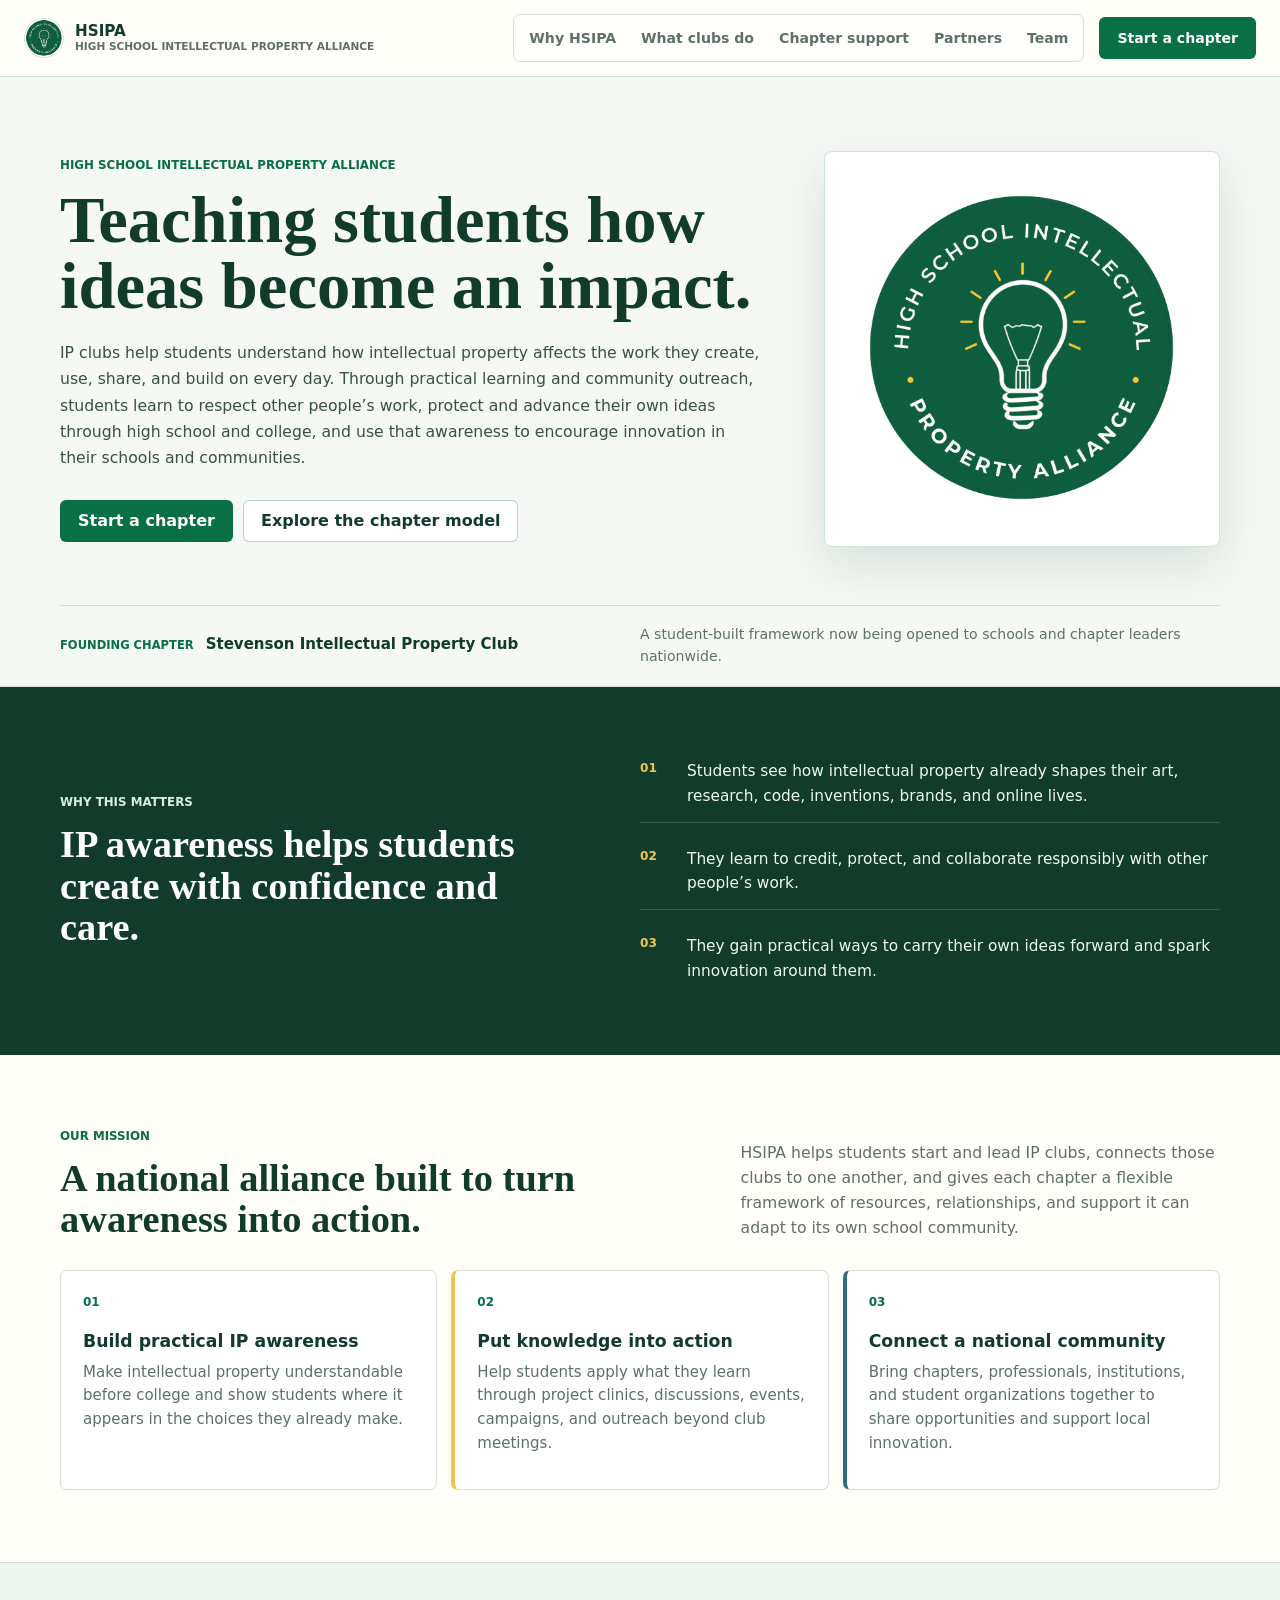
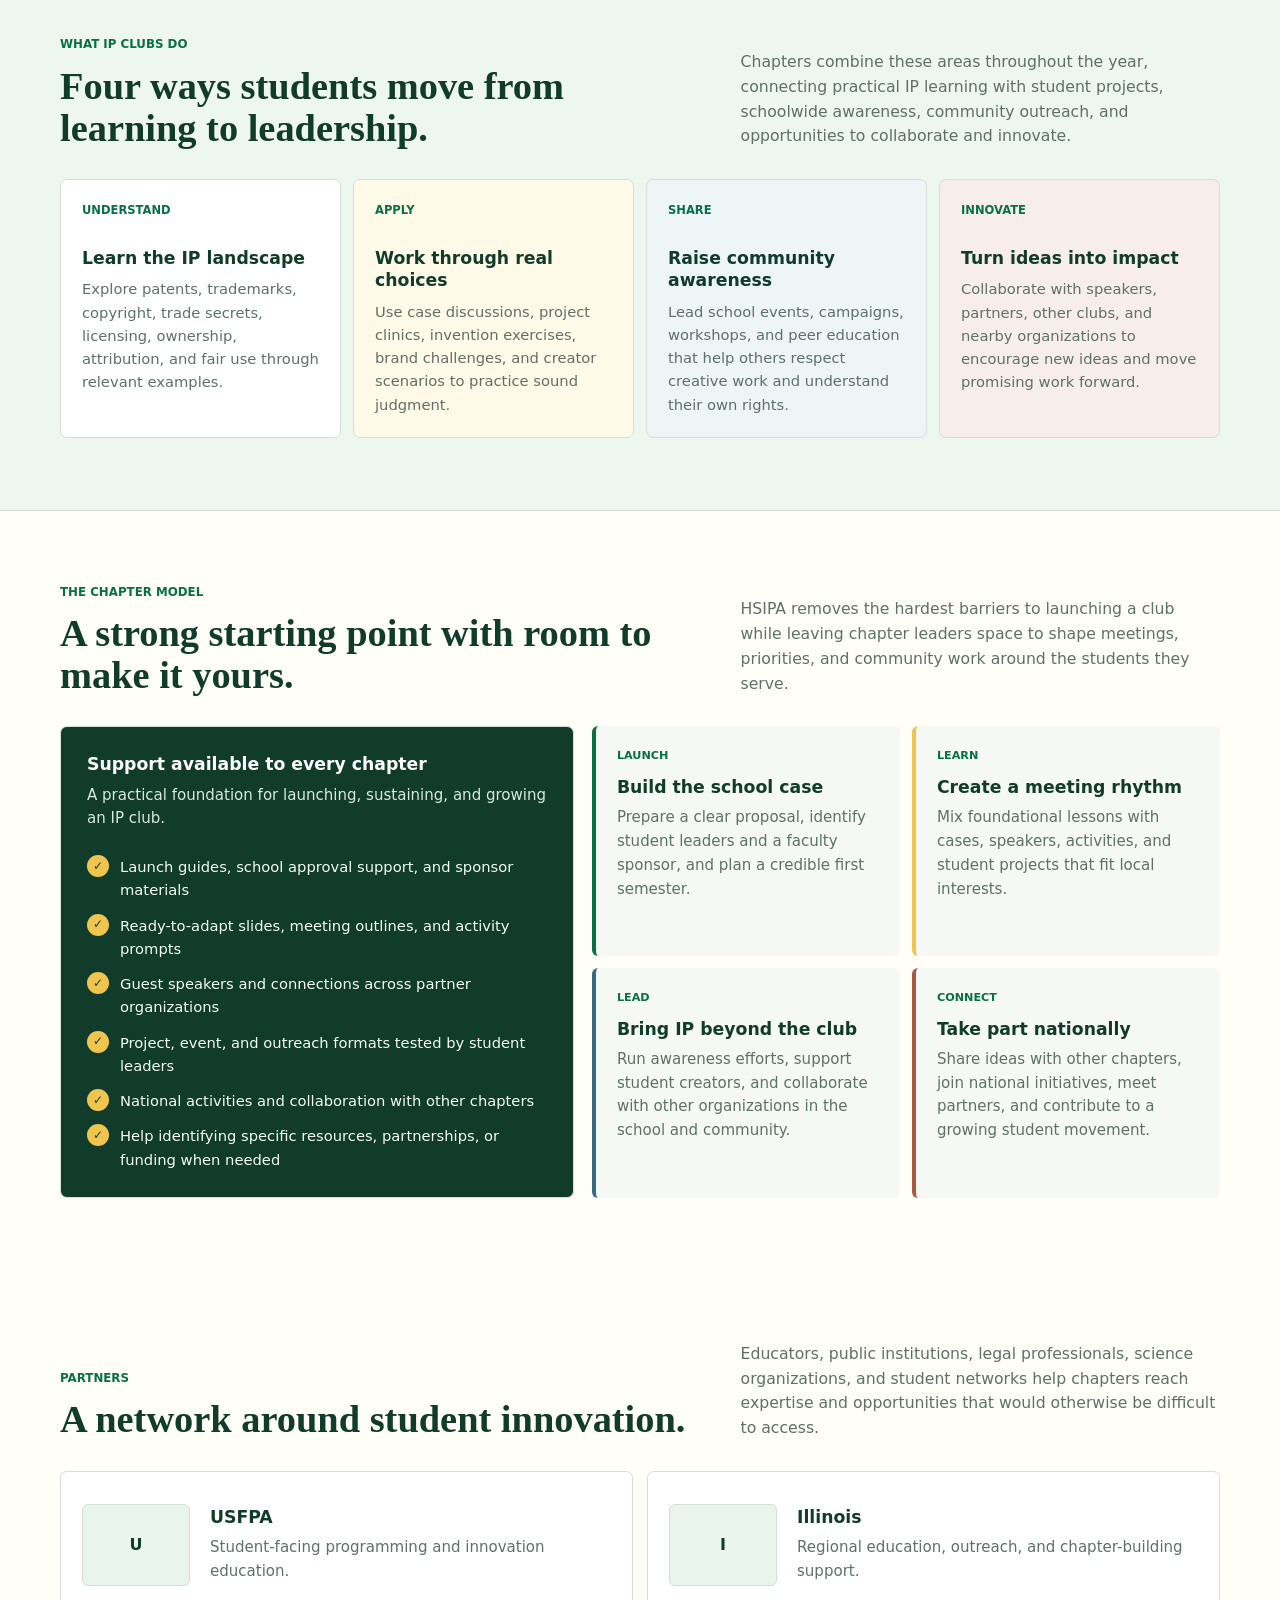
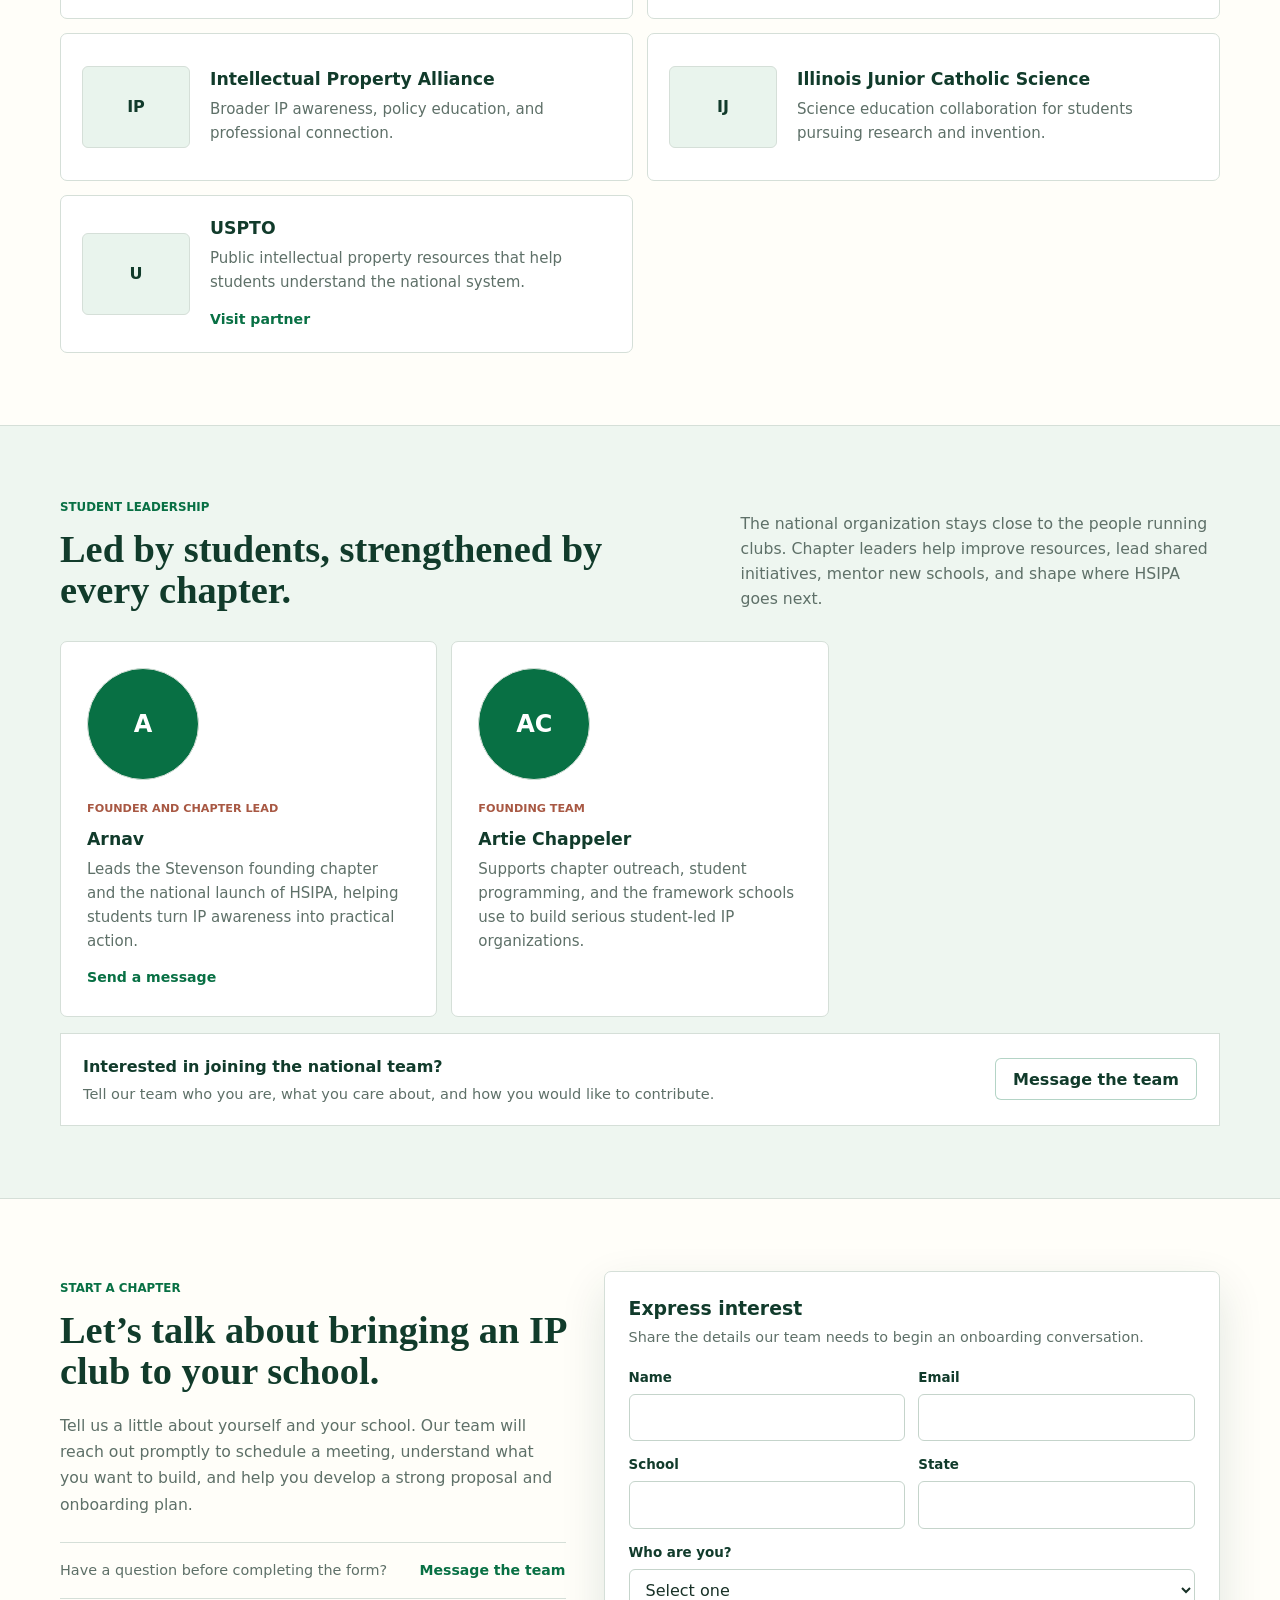
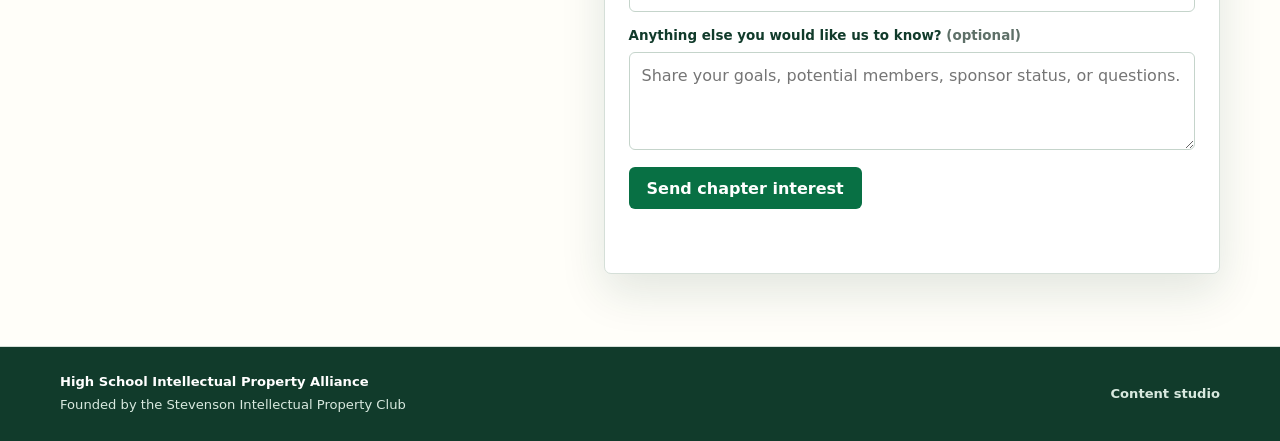
==== commit 82d4dad1: "Add subtle scroll reveal animations" ====
--- a/index.html
+++ b/index.html
@@ -617,6 +617,25 @@
     window.addEventListener("resize", () => {
       if (window.innerWidth > 1060) setNavigationOpen(false);
     });
+
+    const revealItems = document.querySelectorAll(
+      ".section-header, .mission-card, .track, .chapter-card, .roadmap-item, .partner, .team-card, .join-team-strip, .form-panel"
+    );
+
+    if ("IntersectionObserver" in window && !window.matchMedia("(prefers-reduced-motion: reduce)").matches) {
+      const revealObserver = new IntersectionObserver((entries, observer) => {
+        entries.forEach((entry) => {
+          if (!entry.isIntersecting) return;
+          entry.target.classList.add("is-visible");
+          observer.unobserve(entry.target);
+        });
+      }, { threshold: 0.12 });
+
+      revealItems.forEach((item) => {
+        item.classList.add("reveal-item");
+        revealObserver.observe(item);
+      });
+    }
   </script>
 </body>
 </html>
--- a/styles.css
+++ b/styles.css
@@ -39,6 +39,7 @@
 }
 
 .nav {
+  position: relative;
   display: flex;
   align-items: center;
   justify-content: space-between;
@@ -54,6 +55,7 @@
 .brand-text span:first-child { font-size: 0.95rem; font-weight: 850; }
 .brand-text span:last-child { color: var(--muted); font-size: 0.66rem; font-weight: 760; text-transform: uppercase; }
 .nav-links { display: flex; align-items: center; gap: 15px; color: var(--muted); font-size: 0.88rem; font-weight: 760; }
+.nav-toggle { display: none; }
 .nav-sections { display: flex; align-items: center; gap: 3px; padding: 4px; border: 1px solid var(--line); border-radius: 7px; background: rgba(255, 255, 255, 0.72); }
 .nav-sections a { padding: 8px 11px; border-radius: 4px; }
 .nav-sections a:hover, .nav-sections a:focus-visible { color: var(--pine-dark); background: var(--mint); outline: none; }
@@ -211,25 +213,65 @@
 .footer a { color: #d8e9df; font-weight: 800; }
 
 @media (max-width: 1060px) {
-  .nav { align-items: flex-start; flex-direction: column; gap: 10px; padding: 11px 0; }
-  .nav-links { width: 100%; gap: 12px; }
-  .nav-sections { flex: 1 1 auto; max-width: 100%; overflow-x: auto; }
-  .nav-links a { white-space: nowrap; }
+  .nav { gap: 20px; width: min(100% - 36px, 1160px); min-height: 68px; }
+  .brand { min-width: 0; }
+  .nav-toggle {
+    display: grid;
+    flex: 0 0 42px;
+    gap: 5px;
+    place-content: center;
+    width: 42px;
+    height: 42px;
+    padding: 0;
+    border: 1px solid var(--line);
+    border-radius: 6px;
+    cursor: pointer;
+    background: var(--white);
+  }
+  .nav-toggle span { width: 19px; height: 2px; border-radius: 2px; background: var(--pine-dark); transition: transform 160ms ease, opacity 160ms ease; }
+  .nav-toggle:hover, .nav-toggle:focus-visible { border-color: var(--pine); outline: 3px solid rgba(8, 112, 68, 0.1); }
+  .nav-toggle[aria-expanded="true"] span:nth-child(1) { transform: translateY(7px) rotate(45deg); }
+  .nav-toggle[aria-expanded="true"] span:nth-child(2) { opacity: 0; }
+  .nav-toggle[aria-expanded="true"] span:nth-child(3) { transform: translateY(-7px) rotate(-45deg); }
+  .nav-links {
+    position: absolute;
+    top: calc(100% + 1px);
+    right: 0;
+    left: 0;
+    display: none;
+    align-items: stretch;
+    flex-direction: column;
+    gap: 10px;
+    padding: 12px;
+    border: 1px solid var(--line);
+    border-top: 0;
+    border-radius: 0 0 7px 7px;
+    background: var(--paper);
+    box-shadow: 0 18px 34px rgba(17, 59, 43, 0.14);
+  }
+  .nav-links.is-open { display: flex; }
+  .nav-sections { align-items: stretch; flex-direction: column; gap: 2px; width: 100%; padding: 3px; }
+  .nav-sections a { width: 100%; padding: 10px 12px; }
+  .nav-cta { width: 100%; }
   .hero-inner, .statement-inner, .section-header, .chapter-layout, .join-layout { grid-template-columns: 1fr; }
   .hero-inner { gap: 38px; padding: 54px 0 42px; }
-  .hero-logo { max-width: 420px; }
+  .hero-logo { justify-self: center; width: min(380px, 72vw); max-width: none; padding: 18px; }
   .section-header { gap: 18px; }
   .tracks-grid, .directory-grid { grid-template-columns: repeat(2, minmax(0, 1fr)); }
 }
 
 @media (max-width: 680px) {
   .nav, .hero-inner, .founding-bar, .statement-inner, .section, .footer-inner { width: min(100% - 28px, 1160px); }
+  .nav { min-height: 62px; }
+  .brand { gap: 9px; }
+  .brand-logo { width: 36px; height: 36px; }
   .brand-text span:last-child { display: none; }
-  .nav-links { align-items: stretch; flex-direction: column; font-size: 0.84rem; }
-  .nav-sections { width: 100%; }
-  .nav-cta { width: 100%; }
-  h1 { font-size: 2.65rem; }
-  .hero-logo { max-width: 320px; }
+  .nav-links { font-size: 0.84rem; }
+  h1 { font-size: 2.45rem; line-height: 1.04; }
+  .hero-inner { gap: 32px; padding: 46px 0 36px; }
+  .hero-logo { width: min(260px, 70vw); padding: 12px; }
+  .hero-actions { align-items: stretch; flex-direction: column; }
+  .hero-actions .button { width: 100%; }
   .founding-bar, .founding-bar > div, .join-team-strip, .contact-panel { align-items: flex-start; flex-direction: column; gap: 7px; }
   .statement-inner, .section { padding: 54px 0; }
   .mission-grid, .team-grid, .tracks-grid, .partners-grid, .directory-grid, .roadmap, .form-grid { grid-template-columns: 1fr; }
@@ -239,3 +281,8 @@
   .avatar { width: 92px; height: 92px; }
   .footer-inner { align-items: flex-start; flex-direction: column; }
 }
+
+@media (max-width: 420px) {
+  .hero-logo { width: min(230px, 72vw); }
+  .contact-dialog-panel { padding: 20px; }
+}
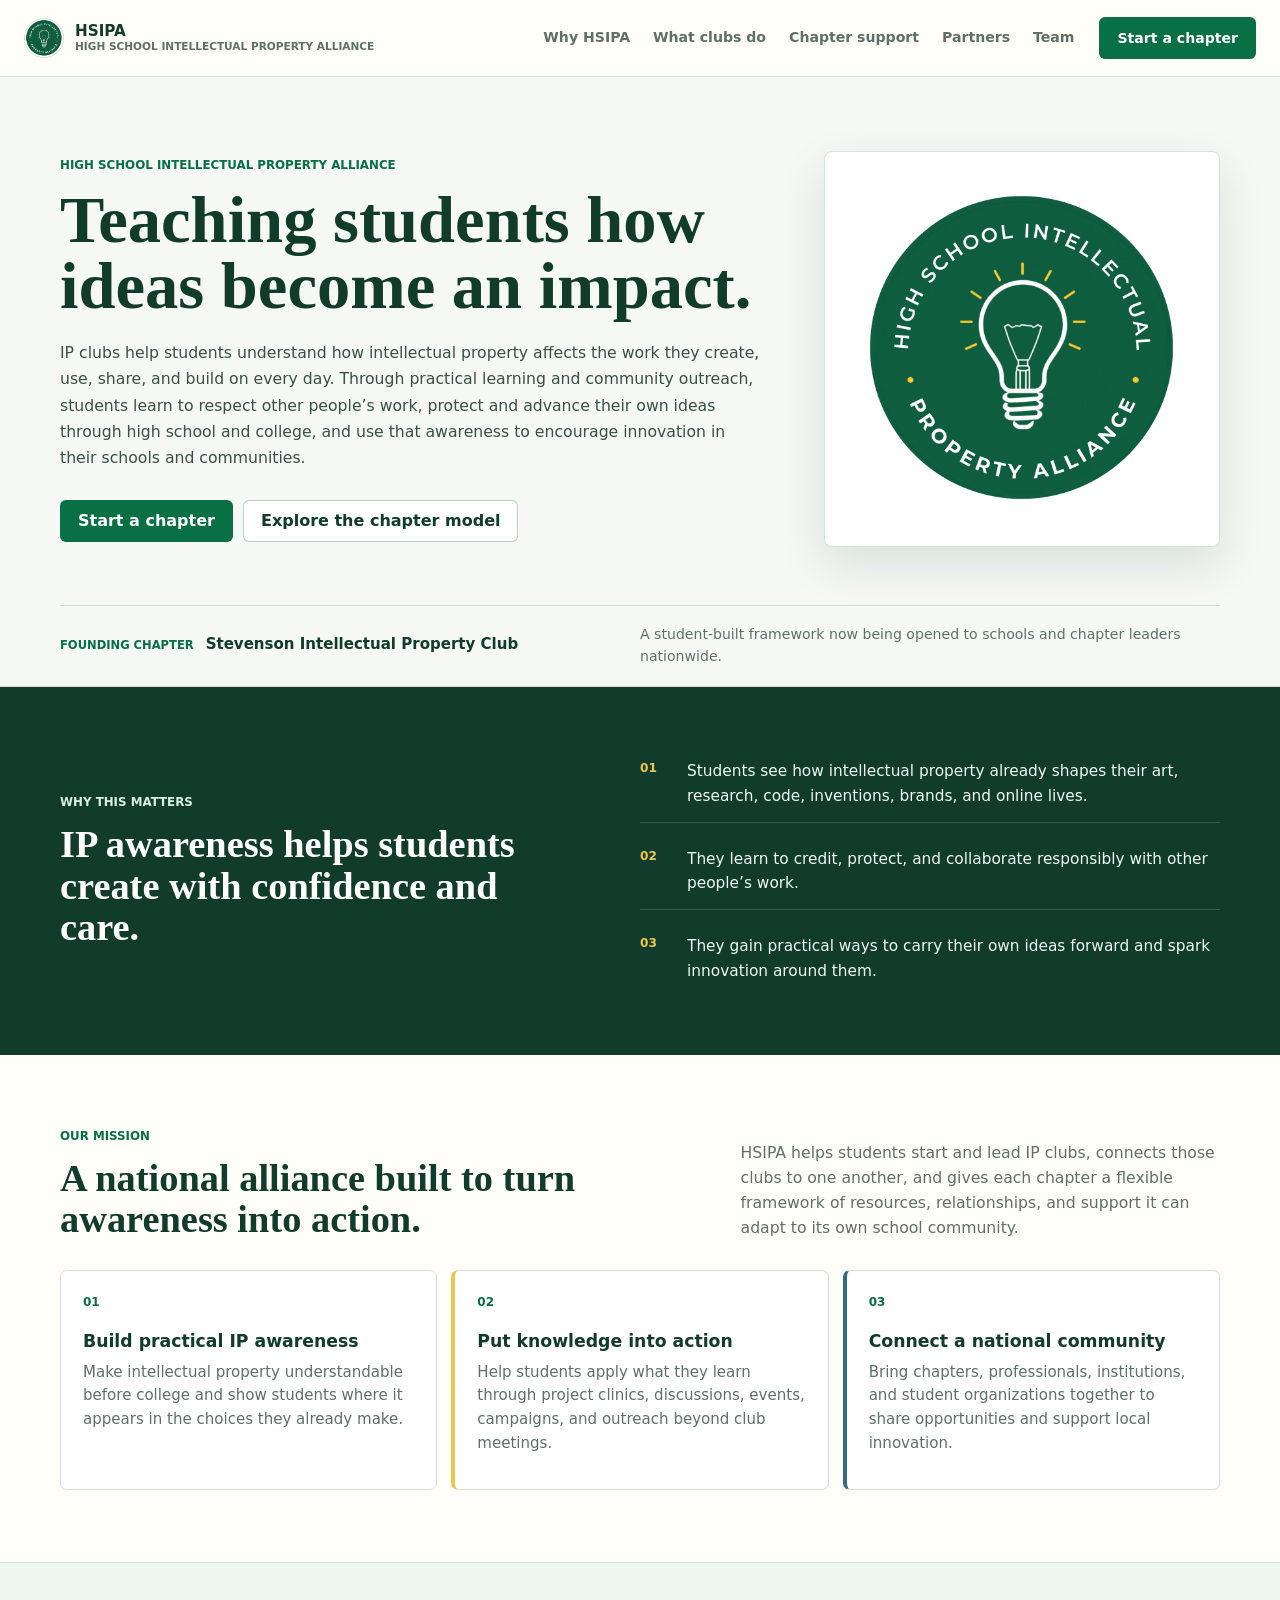
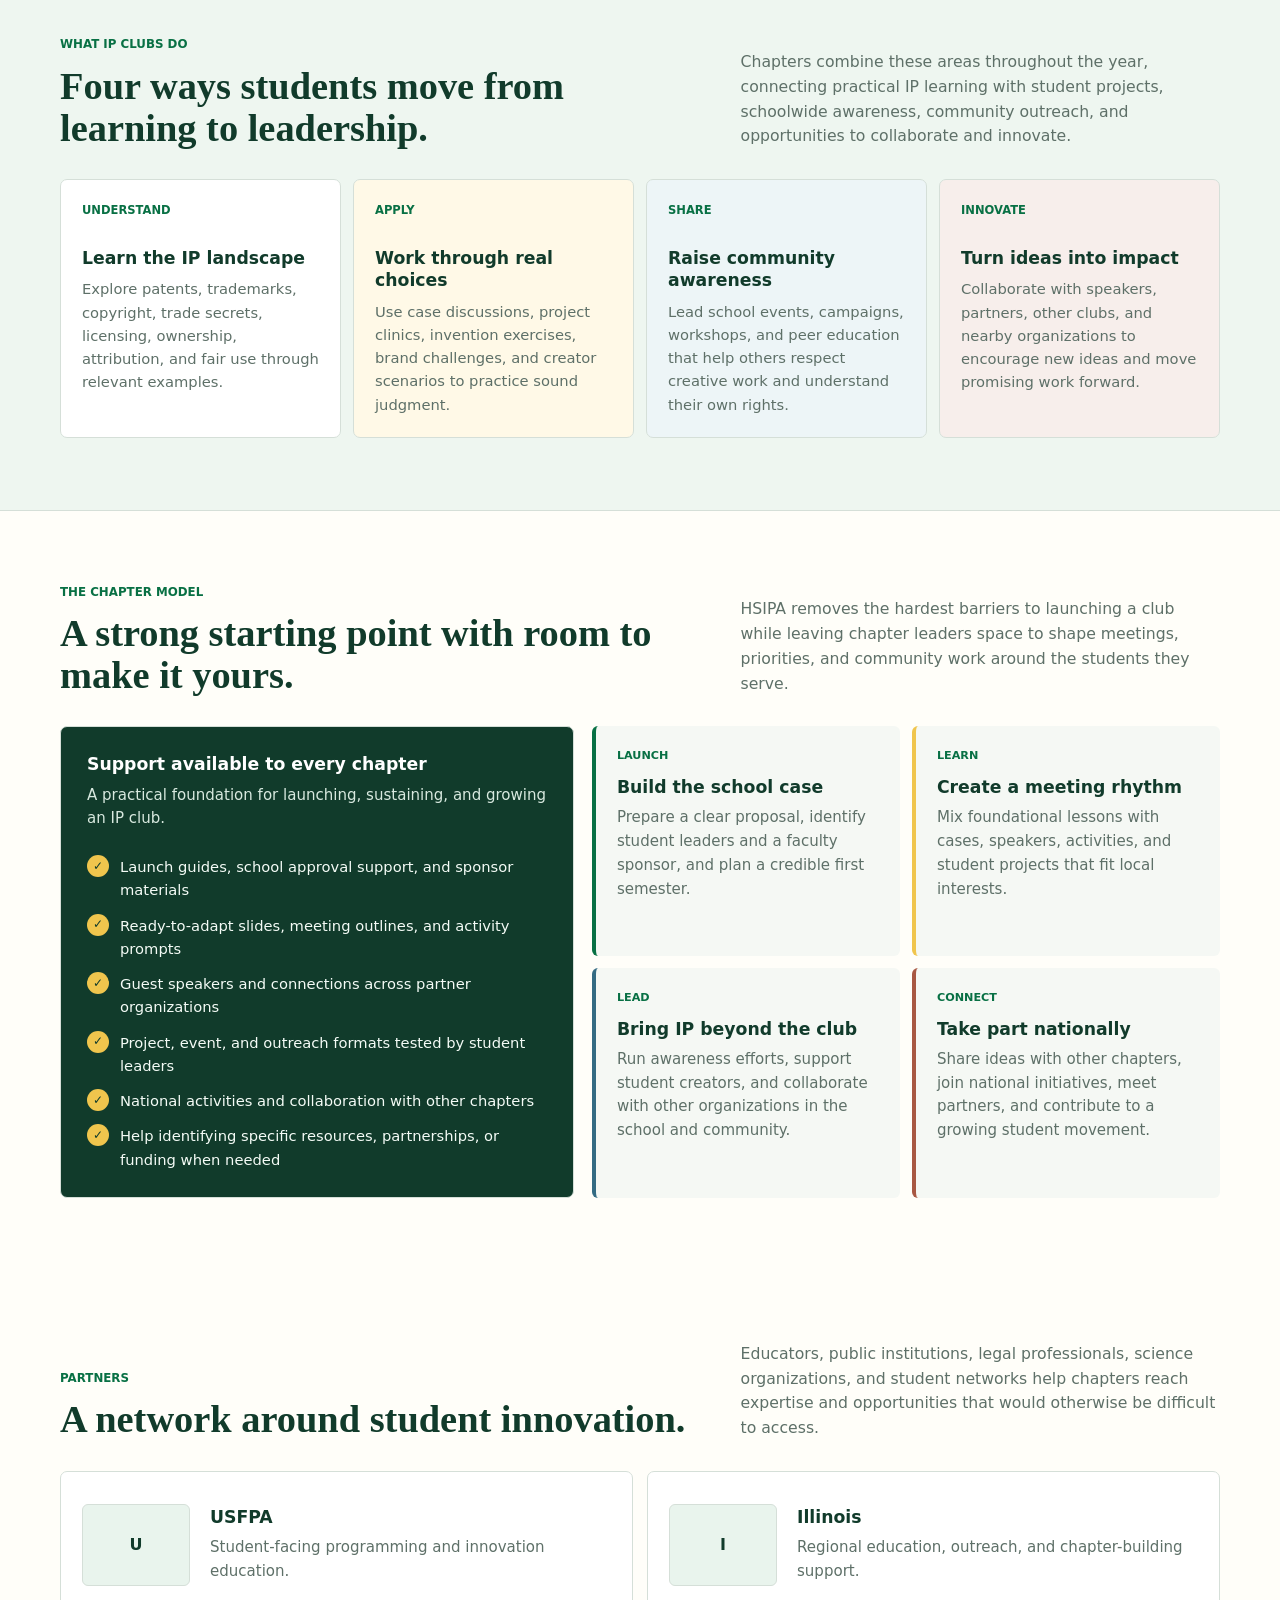
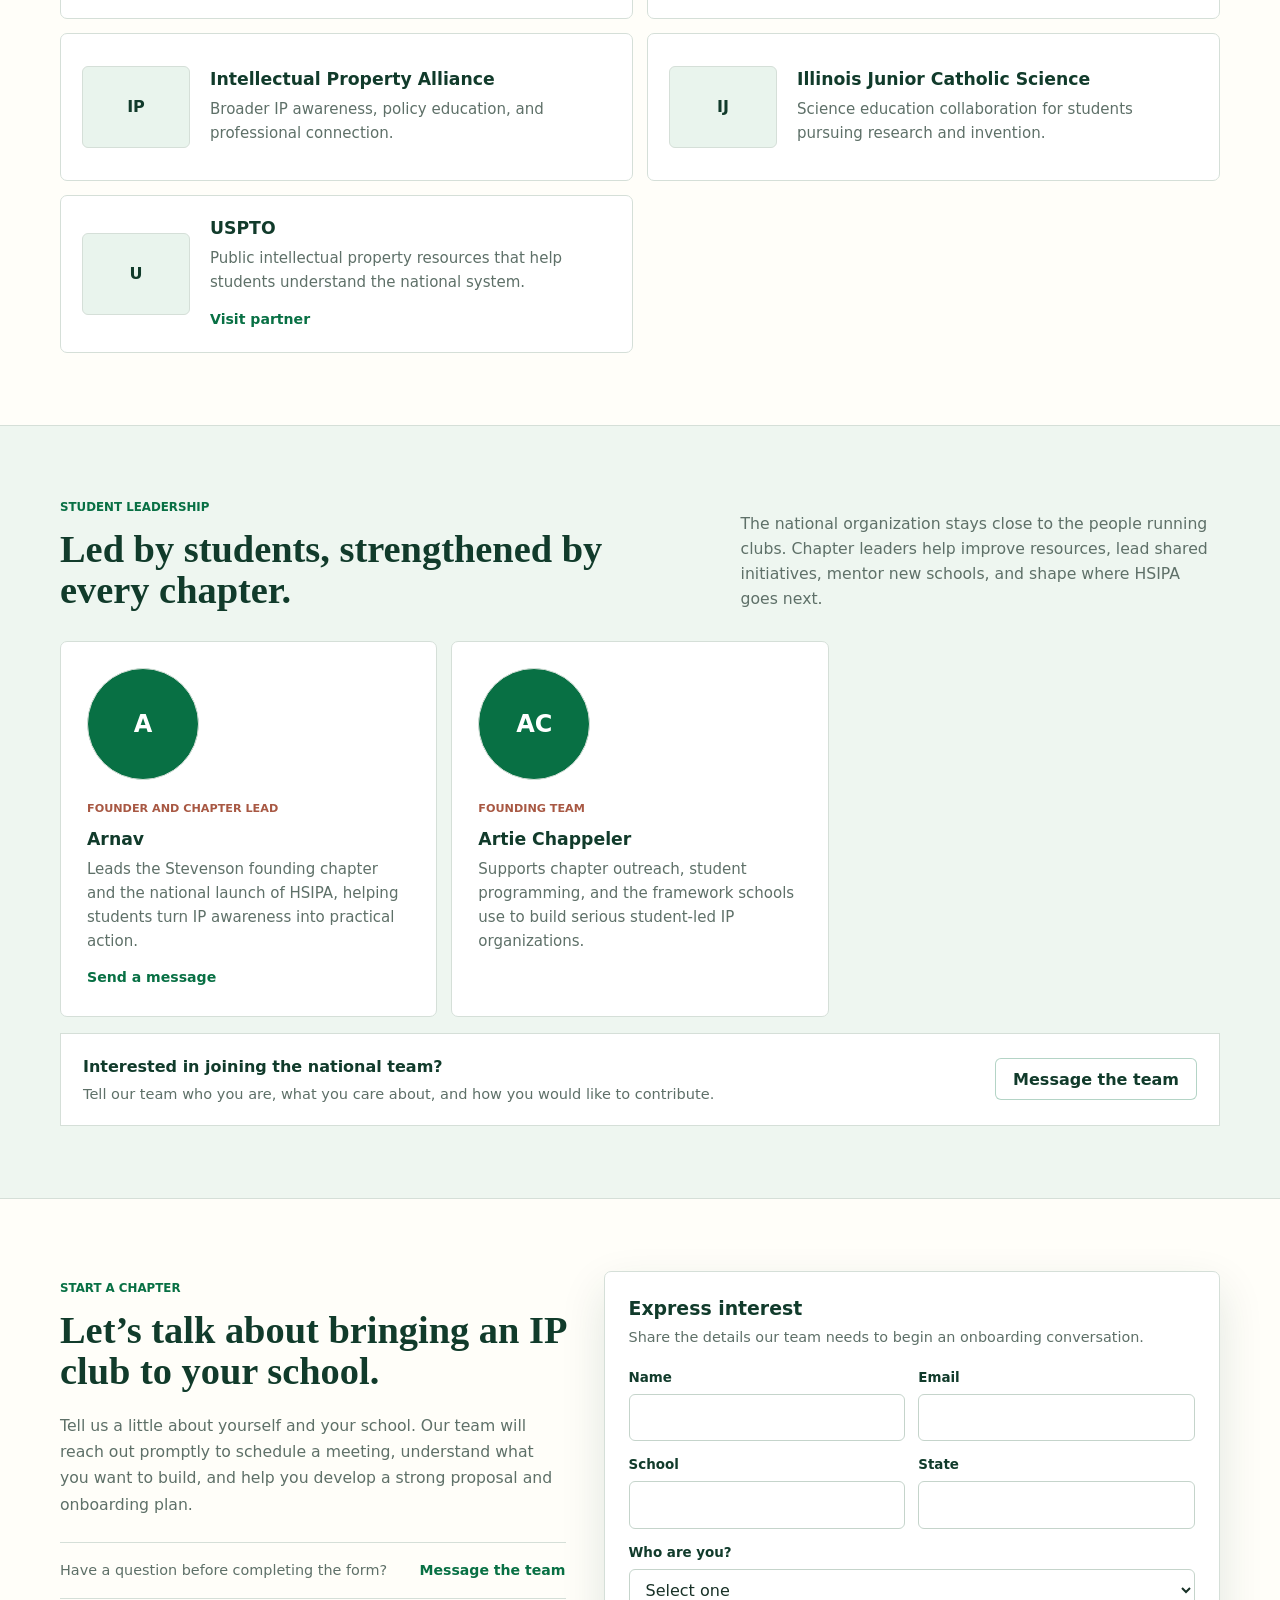
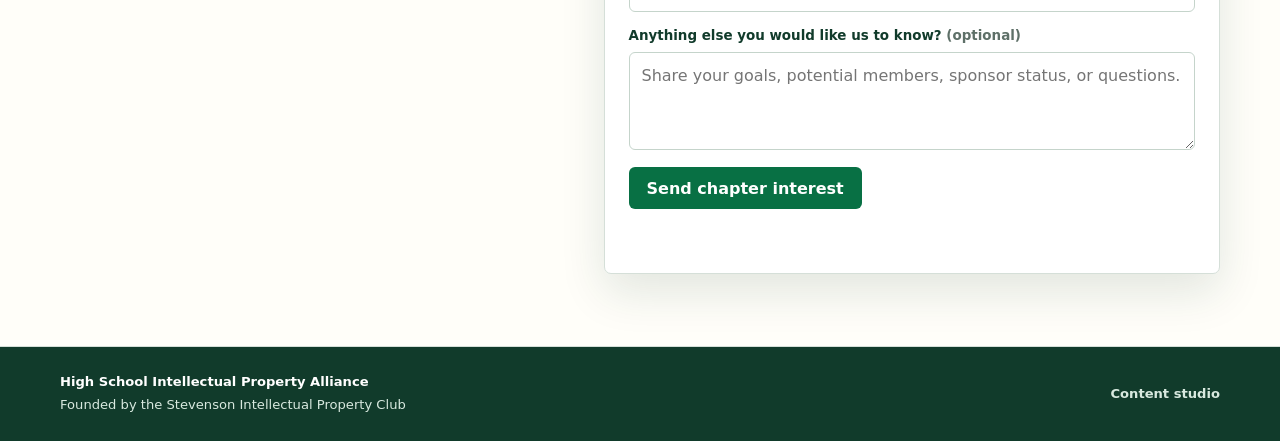
==== commit 7e13159e: "Reference the branded site favicon" ====
--- a/index.html
+++ b/index.html
@@ -5,6 +5,7 @@
   <meta name="viewport" content="width=device-width, initial-scale=1.0">
   <title>High School Intellectual Property Alliance</title>
   <meta name="description" content="HSIPA helps students start intellectual property clubs, raise awareness, protect creative work, and spur innovation in their communities.">
+  <link rel="icon" type="image/png" sizes="64x64" href="assets/favicon.png">
   <link rel="stylesheet" href="styles.css">
 </head>
 <body>
--- a/styles.css
+++ b/styles.css
@@ -1,4 +1,5 @@
 :root {
+  --header-offset: 92px;
   --pine: #087044;
   --pine-dark: #113b2b;
   --ink: #183127;
@@ -15,7 +16,7 @@
 }
 
 * { box-sizing: border-box; }
-html { scroll-behavior: smooth; }
+html { scroll-behavior: smooth; scroll-padding-top: var(--header-offset); }
 body {
   margin: 0;
   color: var(--ink);
@@ -56,9 +57,9 @@
 .brand-text span:last-child { color: var(--muted); font-size: 0.66rem; font-weight: 760; text-transform: uppercase; }
 .nav-links { display: flex; align-items: center; gap: 15px; color: var(--muted); font-size: 0.88rem; font-weight: 760; }
 .nav-toggle { display: none; }
-.nav-sections { display: flex; align-items: center; gap: 3px; padding: 4px; border: 1px solid var(--line); border-radius: 7px; background: rgba(255, 255, 255, 0.72); }
-.nav-sections a { padding: 8px 11px; border-radius: 4px; }
-.nav-sections a:hover, .nav-sections a:focus-visible { color: var(--pine-dark); background: var(--mint); outline: none; }
+.nav-sections { display: flex; align-items: center; gap: 3px; }
+.nav-sections a { padding: 8px 10px; border-bottom: 2px solid transparent; }
+.nav-sections a:hover, .nav-sections a:focus-visible { color: var(--pine-dark); border-bottom-color: var(--pine); background: var(--mist); outline: none; }
 .nav-links .nav-cta { flex: 0 0 auto; }
 .text-link:hover, .text-button:hover, .footer a:hover { color: var(--pine-dark); }
 
@@ -103,6 +104,11 @@
 .hero-actions { display: flex; flex-wrap: wrap; gap: 10px; margin-top: 28px; }
 .hero-logo { display: grid; place-items: center; aspect-ratio: 1; padding: 24px; border: 1px solid rgba(8, 112, 68, 0.18); border-radius: 8px; background: var(--white); box-shadow: var(--shadow); }
 .hero-logo img { width: min(94%, 350px); border-radius: 50%; }
+.hero-content > .kicker { animation: rise-in 480ms 60ms ease-out both; }
+.hero-content > h1 { animation: rise-in 560ms 120ms ease-out both; }
+.hero-content > .hero-copy { animation: rise-in 560ms 190ms ease-out both; }
+.hero-content > .hero-actions { animation: rise-in 560ms 260ms ease-out both; }
+.hero-logo { animation: logo-in 640ms 180ms ease-out both; }
 .founding-bar { display: flex; align-items: center; justify-content: space-between; gap: 30px; width: min(1160px, calc(100% - 40px)); margin: 0 auto; padding: 17px 0 19px; border-top: 1px solid rgba(8, 112, 68, 0.18); }
 .founding-bar > div { display: flex; align-items: baseline; gap: 12px; }
 .founding-label { color: var(--pine); font-size: 0.72rem; font-weight: 900; text-transform: uppercase; }
@@ -205,6 +211,34 @@
 .dialog-header h2 { font-size: clamp(1.65rem, 4vw, 2.25rem); }
 .dialog-close { display: grid; flex: 0 0 38px; place-items: center; width: 38px; height: 38px; border: 1px solid var(--line); border-radius: 5px; cursor: pointer; color: var(--pine-dark); background: var(--mist); font-size: 1.35rem; line-height: 1; }
 .dialog-context { margin: 0 0 18px; color: var(--muted); font-size: 0.92rem; }
+.contact-dialog[open] .contact-dialog-panel { animation: dialog-in 220ms ease-out both; }
+
+.reveal-item { opacity: 0; transform: translateY(14px); transition: opacity 520ms ease, transform 520ms ease, border-color 180ms ease, box-shadow 180ms ease; }
+.reveal-item.is-visible { opacity: 1; transform: translateY(0); }
+
+@media (hover: hover) {
+  .mission-card:hover, .track:hover, .partner:hover, .team-card:hover, .directory-item:hover { border-color: rgba(8, 112, 68, 0.34); box-shadow: 0 12px 28px rgba(17, 59, 43, 0.09); transform: translateY(-3px); }
+}
+
+@keyframes rise-in {
+  from { opacity: 0; transform: translateY(12px); }
+  to { opacity: 1; transform: translateY(0); }
+}
+
+@keyframes logo-in {
+  from { opacity: 0; transform: translateY(12px) scale(0.98); }
+  to { opacity: 1; transform: translateY(0) scale(1); }
+}
+
+@keyframes dialog-in {
+  from { opacity: 0; transform: translateY(8px) scale(0.985); }
+  to { opacity: 1; transform: translateY(0) scale(1); }
+}
+
+@keyframes menu-item-in {
+  from { opacity: 0; transform: translateY(-5px); }
+  to { opacity: 1; transform: translateY(0); }
+}
 
 .footer { border-top: 1px solid var(--line); background: var(--pine-dark); }
 .footer-inner { display: flex; align-items: center; justify-content: space-between; gap: 20px; width: min(1160px, calc(100% - 40px)); margin: 0 auto; padding: 25px 0; color: #d8e9df; font-size: 0.82rem; }
@@ -213,6 +247,7 @@
 .footer a { color: #d8e9df; font-weight: 800; }
 
 @media (max-width: 1060px) {
+  :root { --header-offset: 82px; }
   .nav { gap: 20px; width: min(100% - 36px, 1160px); min-height: 68px; }
   .brand { min-width: 0; }
   .nav-toggle {
@@ -238,7 +273,7 @@
     top: calc(100% + 1px);
     right: 0;
     left: 0;
-    display: none;
+    display: flex;
     align-items: stretch;
     flex-direction: column;
     gap: 10px;
@@ -248,10 +283,22 @@
     border-radius: 0 0 7px 7px;
     background: var(--paper);
     box-shadow: 0 18px 34px rgba(17, 59, 43, 0.14);
+    opacity: 0;
+    pointer-events: none;
+    transform: translateY(-9px) scale(0.99);
+    transform-origin: top;
+    visibility: hidden;
+    transition: opacity 180ms ease, transform 220ms ease, visibility 0s linear 220ms;
   }
-  .nav-links.is-open { display: flex; }
-  .nav-sections { align-items: stretch; flex-direction: column; gap: 2px; width: 100%; padding: 3px; }
-  .nav-sections a { width: 100%; padding: 10px 12px; }
+  .nav-links.is-open { opacity: 1; pointer-events: auto; transform: translateY(0) scale(1); visibility: visible; transition-delay: 0s; }
+  .nav-links.is-open .nav-sections a, .nav-links.is-open .nav-cta { animation: menu-item-in 240ms ease-out both; }
+  .nav-links.is-open .nav-sections a:nth-child(2) { animation-delay: 25ms; }
+  .nav-links.is-open .nav-sections a:nth-child(3) { animation-delay: 50ms; }
+  .nav-links.is-open .nav-sections a:nth-child(4) { animation-delay: 75ms; }
+  .nav-links.is-open .nav-sections a:nth-child(5) { animation-delay: 100ms; }
+  .nav-links.is-open .nav-cta { animation-delay: 125ms; }
+  .nav-sections { align-items: stretch; flex-direction: column; gap: 2px; width: 100%; }
+  .nav-sections a { width: 100%; padding: 10px 12px; border-bottom-color: transparent; border-radius: 4px; }
   .nav-cta { width: 100%; }
   .hero-inner, .statement-inner, .section-header, .chapter-layout, .join-layout { grid-template-columns: 1fr; }
   .hero-inner { gap: 38px; padding: 54px 0 42px; }
@@ -261,6 +308,7 @@
 }
 
 @media (max-width: 680px) {
+  :root { --header-offset: 74px; }
   .nav, .hero-inner, .founding-bar, .statement-inner, .section, .footer-inner { width: min(100% - 28px, 1160px); }
   .nav { min-height: 62px; }
   .brand { gap: 9px; }
@@ -269,9 +317,10 @@
   .nav-links { font-size: 0.84rem; }
   h1 { font-size: 2.45rem; line-height: 1.04; }
   .hero-inner { gap: 32px; padding: 46px 0 36px; }
-  .hero-logo { width: min(260px, 70vw); padding: 12px; }
+  .hero-logo { display: none; }
   .hero-actions { align-items: stretch; flex-direction: column; }
   .hero-actions .button { width: 100%; }
+  .argument-list { padding-inline: 10px; }
   .founding-bar, .founding-bar > div, .join-team-strip, .contact-panel { align-items: flex-start; flex-direction: column; gap: 7px; }
   .statement-inner, .section { padding: 54px 0; }
   .mission-grid, .team-grid, .tracks-grid, .partners-grid, .directory-grid, .roadmap, .form-grid { grid-template-columns: 1fr; }
@@ -283,6 +332,11 @@
 }
 
 @media (max-width: 420px) {
-  .hero-logo { width: min(230px, 72vw); }
   .contact-dialog-panel { padding: 20px; }
 }
+
+@media (prefers-reduced-motion: reduce) {
+  html { scroll-behavior: auto; }
+  *, *::before, *::after { animation-duration: 0.01ms !important; animation-delay: 0ms !important; scroll-behavior: auto !important; transition-duration: 0.01ms !important; }
+  .reveal-item { opacity: 1; transform: none; }
+}
